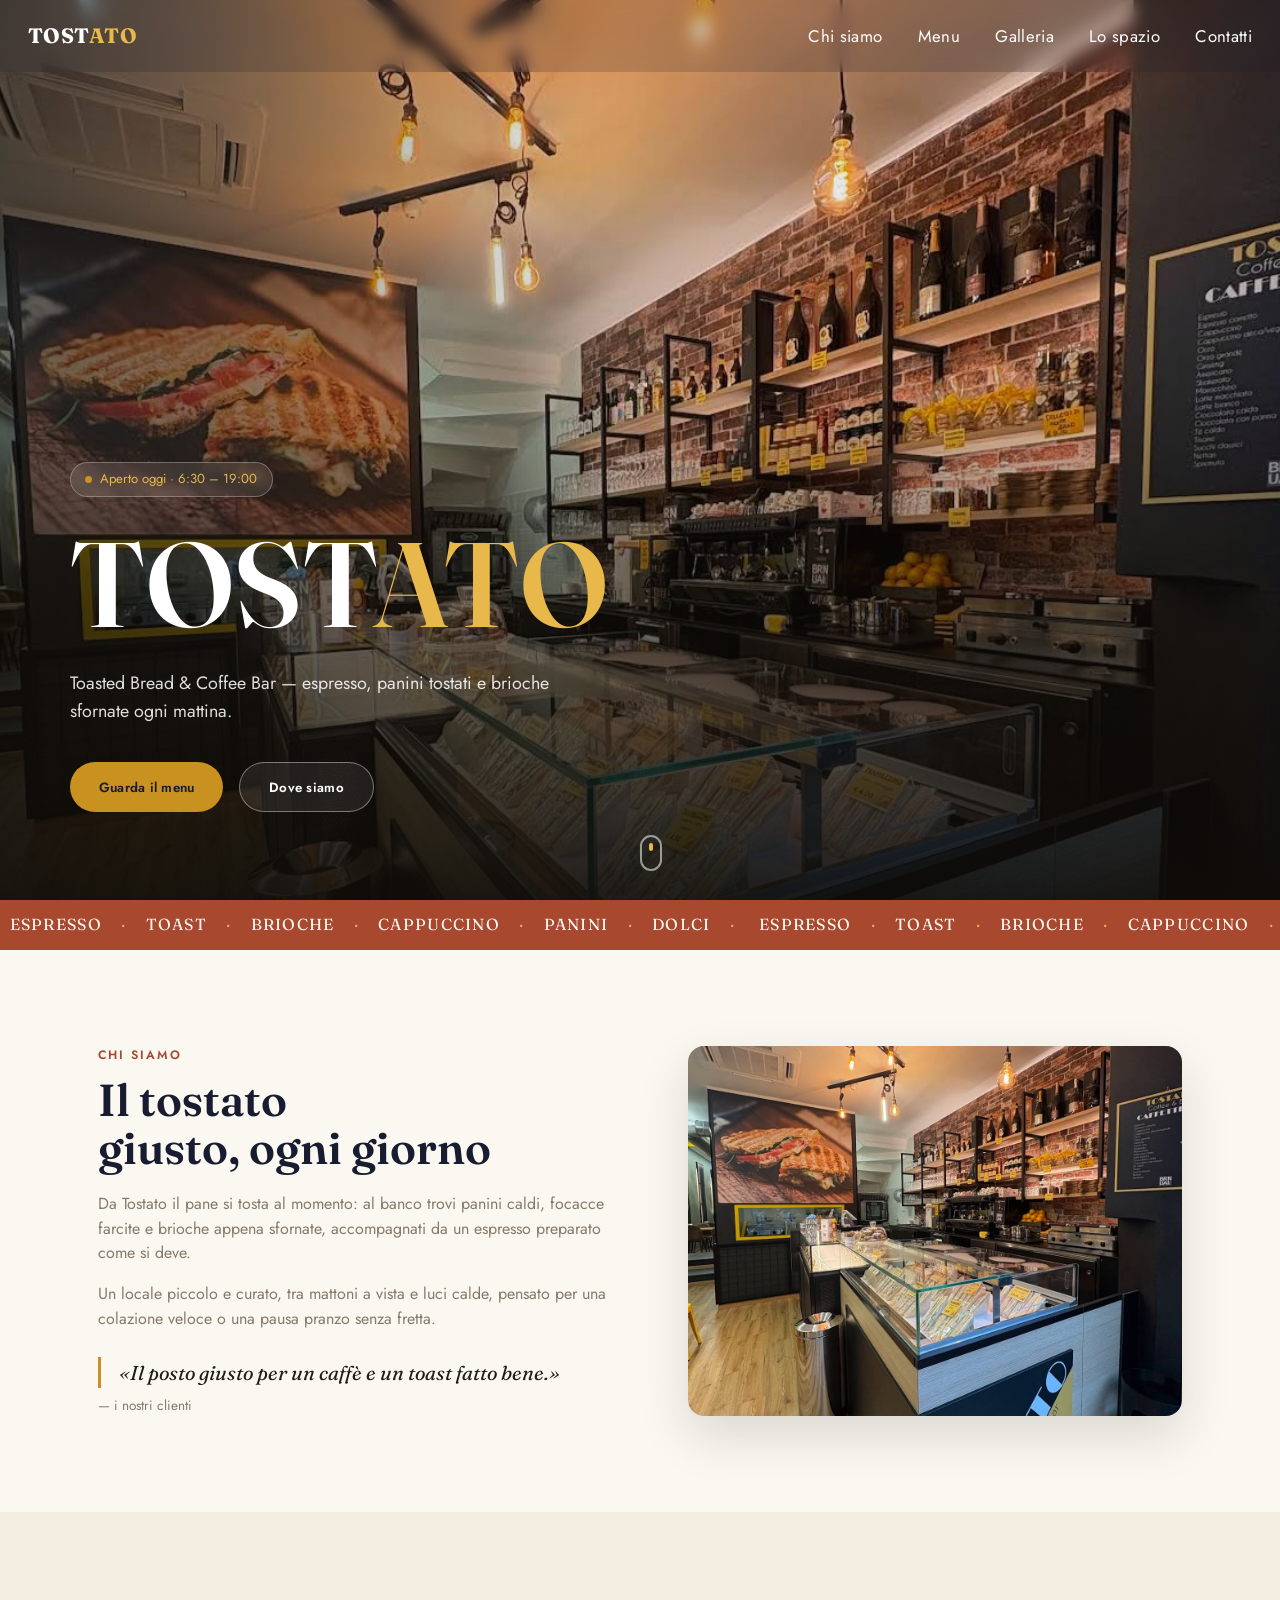
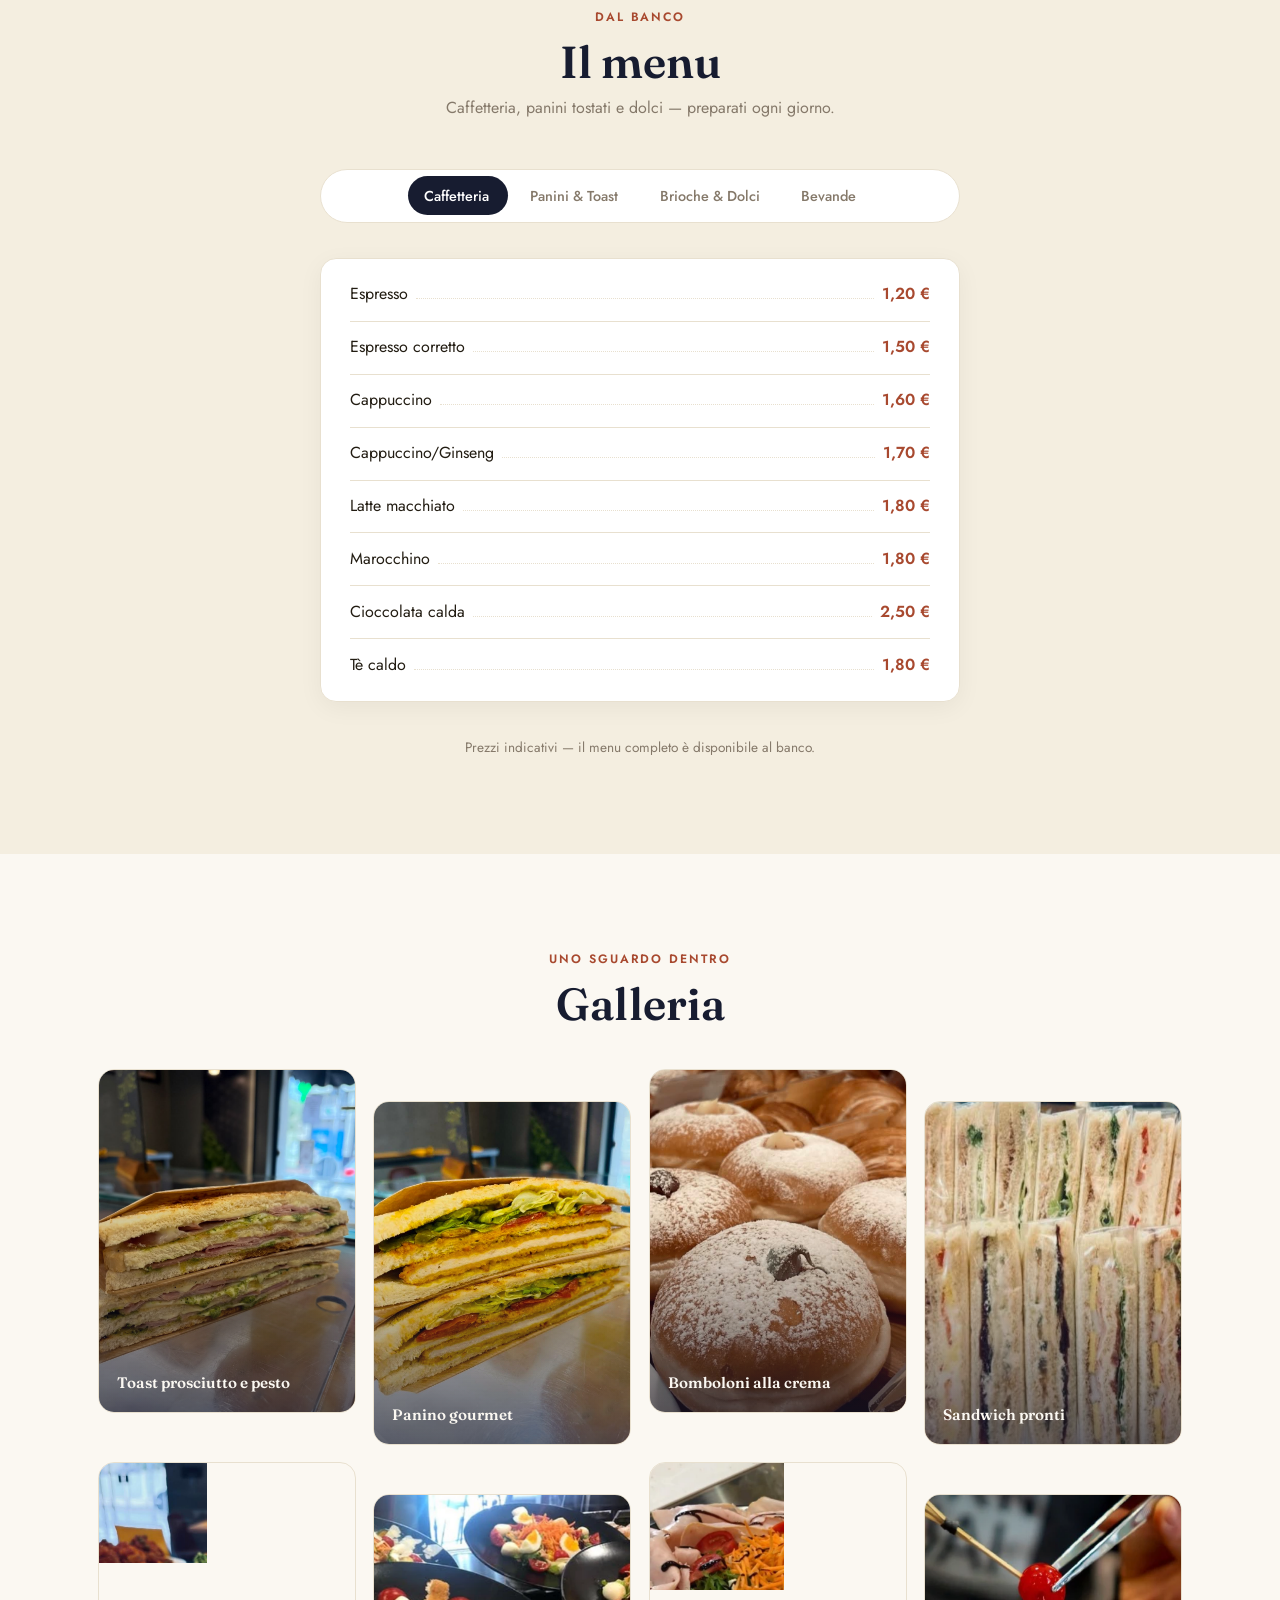
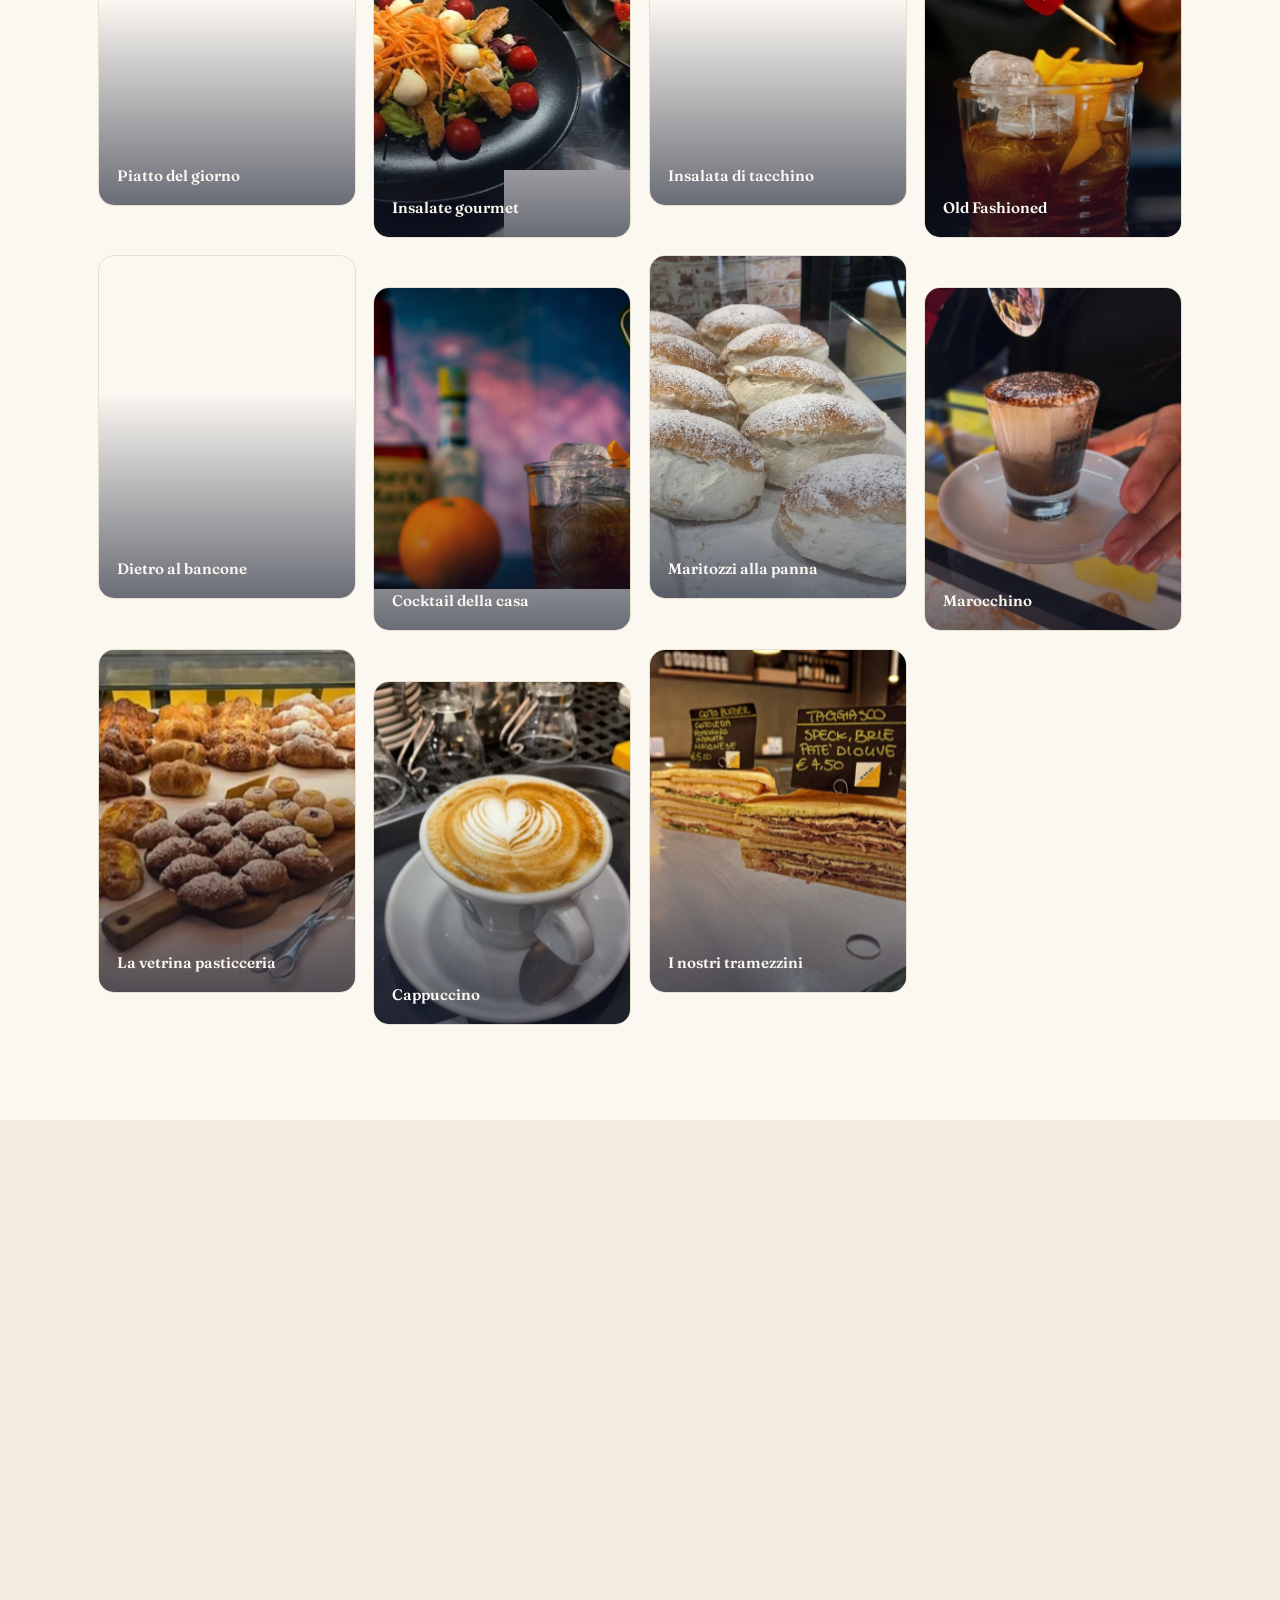
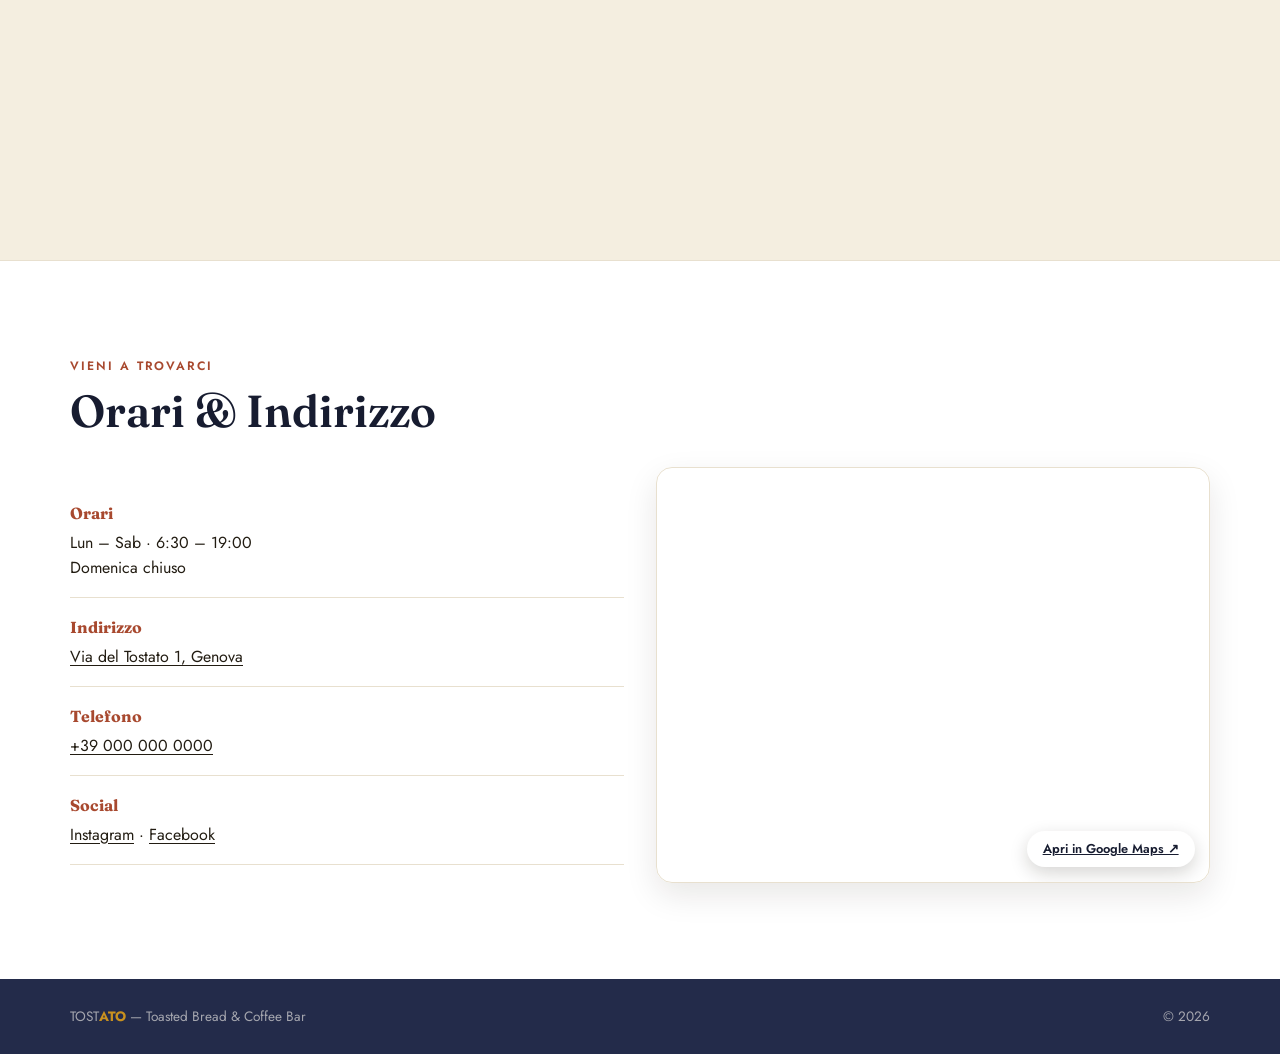
==== index.html @ 095c5ef2 "Add pastry and coffee photos to the gallery Add 5 more photos (maritozzi, marocchino, pastry counter" ====
<!DOCTYPE html>
<html lang="it">
<head>
<meta charset="UTF-8">
<meta name="viewport" content="width=device-width, initial-scale=1.0">
<title>Tostato — Toasted Bread & Coffee Bar</title>
<meta name="description" content="Tostato — caffetteria e toast bar. Espresso, panini tostati, brioche e dolci fatti ogni giorno.">
<link rel="preconnect" href="https://fonts.googleapis.com">
<link rel="preconnect" href="https://fonts.gstatic.com" crossorigin>
<link href="https://fonts.googleapis.com/css2?family=Fraunces:ital,opsz,wght@0,9..144,400;0,9..144,500;0,9..144,600;0,9..144,700;1,9..144,400&family=Jost:wght@300;400;500;600&display=swap" rel="stylesheet">
<link rel="stylesheet" href="css/style.css">
</head>
<body>
<div id="progress"></div>

<nav id="navbar">
  <button class="logo" data-goto="top">TOST<span>ATO</span></button>
  <button class="nav-burger" id="nav-burger" aria-label="Apri menu" aria-expanded="false" aria-controls="nav-links">
    <span></span><span></span><span></span>
  </button>
  <ul id="nav-links">
    <li><button class="navlink" data-goto="chisiamo">Chi siamo</button></li>
    <li><button class="navlink" data-goto="menu">Menu</button></li>
    <li><button class="navlink" data-goto="galleria">Galleria</button></li>
    <li><button class="navlink" data-goto="spazio">Lo spazio</button></li>
    <li><button class="navlink" data-goto="contatti">Contatti</button></li>
  </ul>
</nav>

<header id="top">
  <div class="hero-bg" style="background-image:url('assets/img/bancone-tostato.jpg')" aria-hidden="true"></div>
  <div class="hero-overlay" aria-hidden="true"></div>
  <div class="hero-content">
    <div class="hero-badge"><span class="dot"></span> Aperto oggi · 6:30 – 19:00</div>
    <h1 class="brand">
      <span class="mask"><span class="line">TOST<em>ATO</em></span></span>
    </h1>
    <p class="hero-sub">Toasted Bread &amp; Coffee Bar — espresso, panini tostati e brioche sfornate ogni mattina.</p>
    <div class="hero-riga">
      <button class="cta" data-goto="menu">Guarda il menu</button>
      <button class="cta cta-ghost" data-goto="contatti">Dove siamo</button>
    </div>
  </div>
  <div class="scroll-cue" aria-hidden="true"><span></span></div>
</header>

<div class="marquee" aria-hidden="true">
  <div class="marquee-track">
    <span>espresso</span><span class="n">·</span><span>toast</span><span class="n">·</span><span>brioche</span><span class="n">·</span><span>cappuccino</span><span class="n">·</span><span>panini</span><span class="n">·</span><span>dolci</span><span class="n">·</span>
    <span>espresso</span><span class="n">·</span><span>toast</span><span class="n">·</span><span>brioche</span><span class="n">·</span><span>cappuccino</span><span class="n">·</span><span>panini</span><span class="n">·</span><span>dolci</span><span class="n">·</span>
  </div>
</div>

<section id="chisiamo">
  <div class="chisiamo-wrap">
    <div class="reveal">
      <div class="eyebrow">chi siamo</div>
      <h2>Il tostato<br>giusto, ogni giorno</h2>
      <p>Da Tostato il pane si tosta al momento: al banco trovi panini caldi, focacce farcite e brioche appena
      sfornate, accompagnati da un espresso preparato come si deve.</p>
      <p>Un locale piccolo e curato, tra mattoni a vista e luci calde, pensato per una colazione veloce o
      una pausa pranzo senza fretta.</p>
      <div class="citazione">«Il posto giusto per un caffè e un toast fatto bene.»</div>
      <div class="citazione-fonte">— i nostri clienti</div>
    </div>
    <div class="cornice reveal">
      <img src="assets/img/bancone-tostato.jpg" alt="Il bancone di Tostato con vetrina panini e parete a mattoni a vista">
    </div>
  </div>
</section>

<section id="menu">
  <div class="centro reveal">
    <div class="eyebrow">dal banco</div>
    <h2>Il menu</h2>
    <p class="sotto-titolo">Caffetteria, panini tostati e dolci — preparati ogni giorno.</p>
  </div>

  <div class="menu-panel-wrap reveal">
    <div class="menu-tabs" role="tablist">
      <button class="menu-tab active" data-tab="caffetteria" role="tab" aria-selected="true">Caffetteria</button>
      <button class="menu-tab" data-tab="panini" role="tab" aria-selected="false">Panini &amp; Toast</button>
      <button class="menu-tab" data-tab="dolci" role="tab" aria-selected="false">Brioche &amp; Dolci</button>
      <button class="menu-tab" data-tab="bevande" role="tab" aria-selected="false">Bevande</button>
      <span class="menu-tab-glider" aria-hidden="true"></span>
    </div>

    <div class="menu-panels">
      <div class="menu-panel active" data-panel="caffetteria">
        <ul>
          <li><span>Espresso</span><i></i><b>1,20 €</b></li>
          <li><span>Espresso corretto</span><i></i><b>1,50 €</b></li>
          <li><span>Cappuccino</span><i></i><b>1,60 €</b></li>
          <li><span>Cappuccino/Ginseng</span><i></i><b>1,70 €</b></li>
          <li><span>Latte macchiato</span><i></i><b>1,80 €</b></li>
          <li><span>Marocchino</span><i></i><b>1,80 €</b></li>
          <li><span>Cioccolata calda</span><i></i><b>2,50 €</b></li>
          <li><span>Tè caldo</span><i></i><b>1,80 €</b></li>
        </ul>
      </div>
      <div class="menu-panel" data-panel="panini">
        <ul>
          <li><span>Toast prosciutto e formaggio</span><i></i><b>3,50 €</b></li>
          <li><span>Panino Caprese</span><i></i><b>4,00 €</b></li>
          <li><span>Panino Crudo e stracciatella</span><i></i><b>4,80 €</b></li>
          <li><span>Tramezzino tonno</span><i></i><b>3,00 €</b></li>
          <li><span>Focaccia farcita</span><i></i><b>3,80 €</b></li>
          <li><span>Club sandwich</span><i></i><b>5,00 €</b></li>
        </ul>
      </div>
      <div class="menu-panel" data-panel="dolci">
        <ul>
          <li><span>Brioche vuota</span><i></i><b>1,20 €</b></li>
          <li><span>Brioche crema/cioccolato</span><i></i><b>1,50 €</b></li>
          <li><span>Cornetto integrale</span><i></i><b>1,50 €</b></li>
          <li><span>Muffin</span><i></i><b>2,00 €</b></li>
          <li><span>Fetta di torta</span><i></i><b>2,50 €</b></li>
          <li><span>Biscotti misti</span><i></i><b>1,80 €</b></li>
        </ul>
      </div>
      <div class="menu-panel" data-panel="bevande">
        <ul>
          <li><span>Succo di frutta</span><i></i><b>2,50 €</b></li>
          <li><span>Spremuta d'arancia</span><i></i><b>3,50 €</b></li>
          <li><span>Acqua naturale/frizzante</span><i></i><b>1,00 €</b></li>
          <li><span>Bibite in lattina</span><i></i><b>2,50 €</b></li>
        </ul>
      </div>
    </div>
  </div>
  <p class="menu-note reveal">Prezzi indicativi — il menu completo è disponibile al banco.</p>
</section>

<section id="galleria">
  <div class="centro reveal">
    <div class="eyebrow">uno sguardo dentro</div>
    <h2>Galleria</h2>
  </div>
  <div class="gallery-grid reveal">
    <div class="gallery-tile tile-photo tilt">
      <div class="tile-bg" style="background-image:url('assets/img/toast-prosciutto-pesto.jpg')"></div>
      <span>Toast prosciutto e pesto</span>
    </div>
    <div class="gallery-tile tile-photo tilt">
      <div class="tile-bg" style="background-image:url('assets/img/panino-pollo-impanato.jpg')"></div>
      <span>Panino gourmet</span>
    </div>
    <div class="gallery-tile tile-photo tilt">
      <div class="tile-bg" style="background-image:url('assets/img/bomboloni-crema.jpg')"></div>
      <span>Bomboloni alla crema</span>
    </div>
    <div class="gallery-tile tile-photo tilt">
      <div class="tile-bg" style="background-image:url('assets/img/sandwich-vassoio.jpg')"></div>
      <span>Sandwich pronti</span>
    </div>
    <div class="gallery-tile tile-photo tilt">
      <div class="tile-bg" style="background-image:url('assets/img/piatto-torta-salata.jpg')"></div>
      <span>Piatto del giorno</span>
    </div>
    <div class="gallery-tile tile-photo tilt">
      <div class="tile-bg" style="background-image:url('assets/img/insalate-gourmet.jpg')"></div>
      <span>Insalate gourmet</span>
    </div>
    <div class="gallery-tile tile-photo tilt">
      <div class="tile-bg" style="background-image:url('assets/img/insalata-tacchino.jpg')"></div>
      <span>Insalata di tacchino</span>
    </div>
    <div class="gallery-tile tile-photo tilt">
      <div class="tile-bg" style="background-image:url('assets/img/cocktail-old-fashioned.jpg')"></div>
      <span>Old Fashioned</span>
    </div>
    <div class="gallery-tile tile-photo tilt">
      <div class="tile-bg" style="background-image:url('assets/img/cocktail-preparazione.jpg')"></div>
      <span>Dietro al bancone</span>
    </div>
    <div class="gallery-tile tile-photo tilt">
      <div class="tile-bg" style="background-image:url('assets/img/cocktail-makers-mark.jpg')"></div>
      <span>Cocktail della casa</span>
    </div>
    <div class="gallery-tile tile-photo tilt">
      <div class="tile-bg" style="background-image:url('assets/img/maritozzi-panna.jpg')"></div>
      <span>Maritozzi alla panna</span>
    </div>
    <div class="gallery-tile tile-photo tilt">
      <div class="tile-bg" style="background-image:url('assets/img/marocchino.jpg')"></div>
      <span>Marocchino</span>
    </div>
    <div class="gallery-tile tile-photo tilt">
      <div class="tile-bg" style="background-image:url('assets/img/vetrina-pasticceria.jpg')"></div>
      <span>La vetrina pasticceria</span>
    </div>
    <div class="gallery-tile tile-photo tilt">
      <div class="tile-bg" style="background-image:url('assets/img/cappuccino-latte-art.jpg')"></div>
      <span>Cappuccino</span>
    </div>
    <div class="gallery-tile tile-photo tilt">
      <div class="tile-bg" style="background-image:url('assets/img/tramezzini-menu.jpg')"></div>
      <span>I nostri tramezzini</span>
    </div>
  </div>
</section>

<section id="spazio">
  <div class="centro reveal">
    <div class="eyebrow">l'ambiente</div>
    <h2>Lo spazio</h2>
    <p class="sotto-titolo">Una sala colorata, un angolo con gli sgabelli, il bancone a vista — un posto pensato per fermarsi.</p>
  </div>
  <div class="spazio-grid reveal">
    <div class="gallery-tile tile-photo tilt">
      <div class="tile-bg" style="background-image:url('assets/img/sala-colorata.jpg')"></div>
      <span>La sala principale</span>
    </div>
    <div class="gallery-tile tile-photo tilt">
      <div class="tile-bg" style="background-image:url('assets/img/angolo-sgabelli.jpg')"></div>
      <span>L'angolo con gli sgabelli</span>
    </div>
    <div class="gallery-tile tile-photo tilt">
      <div class="tile-bg" style="background-image:url('assets/img/bancone-dettaglio.jpg')"></div>
      <span>Il bancone</span>
    </div>
    <div class="gallery-tile tile-photo tilt">
      <div class="tile-bg" style="background-image:url('assets/img/ingresso-vista-strada.jpg')"></div>
      <span>L'ingresso</span>
    </div>
  </div>
</section>

<section id="contatti">
  <div class="contatti-wrap reveal">
    <div class="eyebrow">vieni a trovarci</div>
    <h2>Orari &amp; Indirizzo</h2>
    <div class="contatti-grid">
      <div class="contatti-info">
        <div class="info-riga">
          <b>Orari</b>
          <span>Lun – Sab · 6:30 – 19:00<br>Domenica chiuso</span>
        </div>
        <div class="info-riga">
          <b>Indirizzo</b>
          <span><a href="https://www.google.com/maps/place/Tostato/@44.4135339,8.9263496,18z/data=!4m6!3m5!1s0x12d343963bec288f:0x76df906b1a8119ec!8m2!3d44.413532!4d8.9276371!16s%2Fg%2F11yk_g61ht" target="_blank" rel="noopener">Via del Tostato 1, Genova</a></span>
        </div>
        <div class="info-riga">
          <b>Telefono</b>
          <span><a href="tel:+390000000000">+39 000 000 0000</a></span>
        </div>
        <div class="info-riga">
          <b>Social</b>
          <span><a href="#">Instagram</a> · <a href="#">Facebook</a></span>
        </div>
      </div>
      <div class="mappa-embed">
        <iframe
          src="https://www.google.com/maps?q=44.413532,8.9276371&z=17&output=embed"
          title="Mappa — Tostato, Genova"
          loading="lazy"
          referrerpolicy="no-referrer-when-downgrade"
          allowfullscreen></iframe>
        <a class="mappa-link" href="https://www.google.com/maps/place/Tostato/@44.4135339,8.9263496,18z/data=!4m6!3m5!1s0x12d343963bec288f:0x76df906b1a8119ec!8m2!3d44.413532!4d8.9276371!16s%2Fg%2F11yk_g61ht" target="_blank" rel="noopener">Apri in Google Maps ↗</a>
      </div>
    </div>
  </div>
</section>

<footer>
  <div class="footer-wrap">
    <span>TOST<b>ATO</b> — Toasted Bread &amp; Coffee Bar</span>
    <span>&copy; 2026</span>
  </div>
</footer>

<script src="js/main.js"></script>
</body>
</html>
---- css/style.css ----
:root{
  --navy: #171c30;
  --navy-2: #232b4a;
  --gold: #c9911f;
  --gold-light: #e8b84a;
  --gold-tint: #faf1da;
  --brick: #a8492f;
  --brick-light: #c26a4a;
  --cream: #fbf8f2;
  --cream-2: #f4eee0;
  --white: #ffffff;
  --ink: #221c12;
  --muted: #85796a;
  --line: #e8e0cf;
  --radius: 16px;
  --maxw: 1140px;
  --ease: cubic-bezier(.22,.8,.28,1);
  font-size: 16px;
}

*{box-sizing:border-box; margin:0; padding:0;}
html{scroll-behavior:smooth;}
body{
  font-family:'Jost', sans-serif;
  color:var(--ink);
  background:var(--cream);
  line-height:1.55;
  overflow-x:hidden;
}
h1,h2,h3{font-family:'Fraunces', serif; font-weight:600; line-height:1.08;}
img{max-width:100%; display:block;}
a{color:inherit;}
ul{list-style:none;}
button{font-family:inherit; cursor:pointer; border:none; background:none; color:inherit;}

.eyebrow{
  text-transform:uppercase;
  letter-spacing:.16em;
  font-size:.76rem;
  color:var(--brick);
  font-weight:600;
  margin-bottom:.7rem;
}

/* ---------- PROGRESS ---------- */
#progress{
  position:fixed; top:0; left:0; height:3px; width:0%;
  background:linear-gradient(90deg, var(--brick), var(--gold));
  z-index:200;
  transition:width .1s linear;
}

/* ---------- NAV ---------- */
#navbar{
  position:fixed; top:0; left:0; right:0; z-index:100;
  display:flex; align-items:center; justify-content:space-between;
  padding:1.3rem 1.75rem;
  background:rgba(23,28,48,.18);
  backdrop-filter:blur(8px);
  transition:padding .35s var(--ease), background .35s var(--ease), box-shadow .35s var(--ease);
}
#navbar.scrolled{
  padding:.85rem 1.75rem;
  background:rgba(251,248,242,.92);
  box-shadow:0 8px 24px rgba(20,15,5,.06);
}
.logo{
  font-family:'Fraunces', serif;
  font-weight:700;
  font-size:1.3rem;
  letter-spacing:.02em;
  color:var(--white);
  transition:color .3s ease, opacity .2s ease;
}
#navbar.scrolled .logo{color:var(--navy);}
.logo:hover{opacity:.75;}
.logo span{color:var(--gold-light);}
#navbar.scrolled .logo span{color:var(--gold);}

.nav-burger{
  display:flex; flex-direction:column; justify-content:center; gap:5px;
  width:34px; height:34px; z-index:110;
}
.nav-burger span{
  display:block; width:100%; height:2px; background:var(--white); border-radius:2px;
  transition:background .3s ease;
}
#navbar.scrolled .nav-burger span{background:var(--navy);}

#nav-links{
  position:fixed; top:0; right:0; height:100vh; width:min(78vw, 320px);
  background:var(--navy);
  box-shadow:-8px 0 30px rgba(0,0,0,.2);
  display:flex; flex-direction:column; align-items:flex-start;
  gap:1.6rem; padding:6rem 2rem 2rem;
  transform:translateX(100%);
  transition:transform .35s ease;
}
#nav-links.open{transform:translateX(0);}
.navlink{
  position:relative;
  color:var(--cream); font-size:1.05rem; letter-spacing:.02em;
  padding:.2rem 0;
  transition:color .25s ease;
}
.navlink::after{
  content:""; position:absolute; left:0; right:100%; bottom:-2px; height:2px;
  background:var(--gold);
  transition:right .3s var(--ease);
}
.navlink:hover{color:var(--gold-light);}
.navlink:hover::after{right:0;}

@media(min-width:820px){
  .nav-burger{display:none;}
  #nav-links{
    position:static; height:auto; width:auto; flex-direction:row;
    background:transparent; box-shadow:none; padding:0; transform:none; gap:2.2rem;
  }
  .navlink{color:var(--white);}
  #navbar.scrolled .navlink{color:var(--navy);}
}

/* ---------- HERO ---------- */
#chisiamo, #menu, #galleria, #spazio, #contatti{scroll-margin-top:70px;}

header#top{
  position:relative;
  min-height:100svh;
  display:flex; align-items:flex-end;
  color:var(--white);
  overflow:hidden;
  padding:7rem 1.75rem 5.5rem;
}
.hero-bg{
  position:absolute; inset:-4%;
  background-size:cover;
  background-position:center 30%;
  animation:kenburns 28s ease-in-out infinite alternate;
}
@keyframes kenburns{
  from{transform:scale(1) translate(0,0);}
  to{transform:scale(1.1) translate(-1.5%,-1%);}
}
.hero-overlay{
  position:absolute; inset:0;
  background:
    linear-gradient(0deg, rgba(15,12,8,.92) 0%, rgba(15,12,8,.55) 32%, rgba(15,12,8,.12) 58%, rgba(15,12,8,.05) 100%),
    linear-gradient(100deg, rgba(15,12,8,.55) 0%, transparent 45%);
}
.hero-content{position:relative; z-index:1; max-width:var(--maxw); margin:0 auto; width:100%;}
.hero-badge{
  display:inline-flex; align-items:center; gap:.5rem;
  background:rgba(255,255,255,.1);
  border:1px solid rgba(255,255,255,.28);
  backdrop-filter:blur(4px);
  color:var(--gold-light);
  padding:.4rem .9rem; border-radius:999px;
  font-size:.82rem; margin-bottom:1.4rem;
  opacity:0; animation:fadeUp .7s var(--ease) .2s forwards;
}
.hero-badge .dot{width:7px; height:7px; border-radius:50%; background:var(--gold); animation:pulse 2s ease-in-out infinite;}
@keyframes pulse{0%,100%{opacity:1;} 50%{opacity:.4;}}
@keyframes fadeUp{from{opacity:0; transform:translateY(16px);} to{opacity:1; transform:none;}}

.brand{font-size:clamp(3.4rem, 11vw, 7.5rem); letter-spacing:.005em;}
.brand .mask{display:block; overflow:hidden;}
.brand .line{
  display:block;
  transform:translateY(105%);
  animation:wipeUp 1s var(--ease) .3s forwards;
}
.brand em{font-style:normal; color:var(--gold-light);}
@keyframes wipeUp{to{transform:translateY(0);}}

.hero-sub{
  max-width:32rem; margin-top:1.3rem;
  font-size:1.12rem; color:rgba(255,255,255,.86);
  opacity:0; animation:fadeUp .8s var(--ease) .7s forwards;
}
.hero-riga{
  display:flex; flex-wrap:wrap; gap:1rem; margin-top:2.3rem;
  opacity:0; animation:fadeUp .8s var(--ease) .85s forwards;
}
.cta{
  position:relative; overflow:hidden;
  background:var(--gold); color:var(--navy);
  padding:.9rem 1.8rem; border-radius:999px;
  font-weight:600; letter-spacing:.02em;
  transition:transform .3s var(--ease), background .3s ease, box-shadow .3s ease;
}
.cta::before{
  content:""; position:absolute; inset:0;
  background:linear-gradient(115deg, transparent 30%, rgba(255,255,255,.5) 48%, transparent 66%);
  transform:translateX(-120%);
  transition:transform .6s var(--ease);
}
.cta:hover{transform:translateY(-2px); background:var(--gold-light); box-shadow:0 12px 28px rgba(201,145,31,.35);}
.cta:hover::before{transform:translateX(120%);}
.cta:active{transform:translateY(0) scale(.98);}
.cta-ghost{
  background:rgba(255,255,255,.08); color:var(--white);
  border:1px solid rgba(255,255,255,.4);
  backdrop-filter:blur(4px);
}
.cta-ghost::before{display:none;}
.cta-ghost:hover{background:rgba(255,255,255,.16); border-color:var(--white); box-shadow:none;}

.scroll-cue{
  position:absolute; left:50%; bottom:1.8rem; z-index:1;
  width:22px; height:36px; border:2px solid rgba(255,255,255,.55); border-radius:999px;
  transform:translateX(-50%);
  opacity:0; animation:fadeUp .8s var(--ease) 1.3s forwards;
  transition:opacity .4s ease;
}
.scroll-cue span{
  position:absolute; top:6px; left:50%; width:4px; height:8px; border-radius:2px;
  background:var(--gold-light); transform:translateX(-50%);
  animation:cue 1.8s ease-in-out infinite;
}
@keyframes cue{0%{opacity:1; top:6px;} 70%{opacity:0; top:18px;} 100%{opacity:0; top:6px;}}
.scroll-cue.hide{opacity:0 !important;}

/* ---------- MARQUEE ---------- */
.marquee{
  background:var(--brick); color:var(--cream);
  overflow:hidden; white-space:nowrap;
  padding:.75rem 0;
}
.marquee-track{display:inline-block; animation:scroll 22s linear infinite;}
.marquee:hover .marquee-track{animation-play-state:paused;}
.marquee-track span{font-family:'Fraunces', serif; font-size:1rem; padding:0 .6rem; text-transform:uppercase; letter-spacing:.08em;}
.marquee-track .n{color:var(--gold-light);}
@keyframes scroll{from{transform:translateX(0);} to{transform:translateX(-50%);}}

/* ---------- REVEAL ---------- */
.reveal{
  opacity:0; transform:translateY(28px); filter:blur(6px);
  transition:opacity .8s var(--ease), transform .8s var(--ease), filter .8s var(--ease);
}
.reveal.in{opacity:1; transform:none; filter:blur(0);}

.gallery-grid.in .gallery-tile{
  opacity:0; transform:translateY(20px); filter:blur(6px);
  animation:tileIn .7s var(--ease) forwards;
}
.gallery-grid.in .gallery-tile:nth-child(4n+1){animation-delay:.05s;}
.gallery-grid.in .gallery-tile:nth-child(4n+2){animation-delay:.13s;}
.gallery-grid.in .gallery-tile:nth-child(4n+3){animation-delay:.21s;}
.gallery-grid.in .gallery-tile:nth-child(4n+4){animation-delay:.29s;}

.spazio-grid.in .gallery-tile{
  opacity:0; transform:translateY(20px); filter:blur(6px);
  animation:tileIn .7s var(--ease) forwards;
}
.spazio-grid.in .gallery-tile:nth-child(1){animation-delay:.05s;}
.spazio-grid.in .gallery-tile:nth-child(2){animation-delay:.13s;}
.spazio-grid.in .gallery-tile:nth-child(3){animation-delay:.21s;}
.spazio-grid.in .gallery-tile:nth-child(4){animation-delay:.29s;}
@keyframes tileIn{to{opacity:1; transform:none; filter:blur(0);}}

/* ---------- CHI SIAMO ---------- */
#chisiamo{padding:6rem 1.75rem; max-width:var(--maxw); margin:0 auto;}
.chisiamo-wrap{display:grid; gap:2.5rem;}
.chisiamo-wrap h2{font-size:clamp(2rem, 4vw, 2.8rem); margin-bottom:1.2rem; color:var(--navy);}
.chisiamo-wrap p{color:var(--muted); margin-bottom:1rem; max-width:34rem;}
.citazione{
  font-family:'Fraunces', serif; font-style:italic; font-size:1.25rem;
  color:var(--ink); border-left:3px solid var(--gold); padding-left:1.1rem; margin-top:1.6rem;
}
.citazione-fonte{color:var(--muted); font-size:.85rem; margin-top:.4rem;}
.cornice{
  border-radius:var(--radius); overflow:hidden;
  box-shadow:0 20px 50px rgba(28,20,10,.14);
  transition:box-shadow .4s var(--ease);
}
.cornice:hover{box-shadow:0 26px 60px rgba(28,20,10,.2);}
.cornice img{
  aspect-ratio:4/3; object-fit:cover; width:100%;
  transition:transform .7s var(--ease);
}
.cornice:hover img{transform:scale(1.06);}
@media(min-width:880px){
  .chisiamo-wrap{grid-template-columns:1.05fr 1fr; align-items:center; gap:4.5rem;}
}

/* ---------- MENU ---------- */
#menu{background:var(--cream-2); padding:6rem 1.75rem;}
.centro{max-width:var(--maxw); margin:0 auto; text-align:center;}
.centro h2{font-size:clamp(2rem, 4vw, 2.8rem); color:var(--navy);}
.sotto-titolo{color:var(--muted); margin-top:.6rem;}

.menu-panel-wrap{max-width:640px; margin:3rem auto 0;}
.menu-tabs{
  position:relative;
  display:flex; flex-wrap:wrap; gap:.4rem; justify-content:center;
  background:var(--white); border:1px solid var(--line); border-radius:999px;
  padding:.4rem; margin-bottom:2.2rem;
}
.menu-tab{
  position:relative; z-index:1;
  padding:.6rem 1.1rem; border-radius:999px;
  font-size:.9rem; font-weight:500; color:var(--muted);
  transition:color .3s ease;
  white-space:nowrap;
}
.menu-tab.active{color:var(--white);}
.menu-tab-glider{
  position:absolute; top:.4rem; left:.4rem; height:calc(100% - .8rem);
  background:var(--navy); border-radius:999px;
  transition:transform .4s var(--ease), width .4s var(--ease);
  z-index:0;
}
.menu-panel{display:none;}
.menu-panel.active{display:block; animation:panelIn .5s var(--ease);}
@keyframes panelIn{from{opacity:0; transform:translateY(10px);} to{opacity:1; transform:none;}}
.menu-panel ul{
  background:var(--white); border:1px solid var(--line); border-radius:var(--radius);
  padding:.6rem 1.8rem; box-shadow:0 6px 24px rgba(28,20,10,.05);
}
.menu-panel li{
  display:flex; align-items:baseline; gap:.5rem;
  padding:.85rem 0; font-size:1rem;
  border-bottom:1px solid var(--line);
  transition:padding-left .25s var(--ease);
}
.menu-panel li:last-child{border-bottom:none;}
.menu-panel li:hover{padding-left:.4rem;}
.menu-panel li span{white-space:nowrap;}
.menu-panel li i{flex:1; border-bottom:1px dotted var(--line); margin-bottom:.35rem;}
.menu-panel li b{color:var(--brick); font-weight:600; white-space:nowrap; transition:color .25s ease;}
.menu-panel li:hover b{color:#7d3520;}
.menu-note{text-align:center; color:var(--muted); font-size:.85rem; margin-top:2.2rem;}

/* ---------- GALLERIA ---------- */
#galleria{max-width:var(--maxw); margin:0 auto; padding:6rem 1.75rem;}
.gallery-grid{
  margin-top:2.5rem; display:grid; gap:1.1rem;
  grid-template-columns:repeat(2, 1fr);
}
@media(min-width:700px){
  .gallery-grid{grid-template-columns:repeat(4, 1fr);}
  .gallery-tile:nth-child(2n){margin-top:2rem;}
}
.gallery-tile{
  aspect-ratio:3/4; border-radius:var(--radius);
  display:flex; align-items:flex-end; padding:1.1rem;
  color:var(--navy); font-family:'Fraunces', serif; font-size:.95rem; font-weight:600;
  position:relative; overflow:hidden;
  border:1px solid var(--line);
  transform-style:preserve-3d;
  transition:transform .3s var(--ease), box-shadow .3s var(--ease);
  will-change:transform;
}
.gallery-tile:hover{box-shadow:0 20px 40px rgba(28,20,10,.18);}
.gallery-tile .tile-bg{
  position:absolute; inset:-6%;
  background-size:cover; background-position:center;
  transform:scale(1.05) translateZ(0);
  transition:transform .5s var(--ease);
}
.gallery-tile:hover .tile-bg{transform:scale(1.16) translateZ(0);}
.gallery-tile::after{
  content:""; position:absolute; inset:0;
  background:linear-gradient(180deg, transparent 45%, rgba(255,255,255,.82));
  transition:opacity .4s ease;
}
.gallery-tile:hover::after{opacity:.7;}
.gallery-tile span{position:relative; z-index:1; transition:transform .4s var(--ease);}
.gallery-tile:hover span{transform:translateY(-4px) translateZ(20px);}
.gallery-tile.tile-photo{color:var(--cream);}
.gallery-tile.tile-photo::after{background:linear-gradient(180deg, transparent 40%, rgba(18,23,42,.62));}

/* ---------- SPAZIO ---------- */
#spazio{background:var(--cream-2); padding:6rem 1.75rem;}
#spazio .centro{max-width:var(--maxw); margin:0 auto;}
.spazio-grid{
  max-width:var(--maxw); margin:2.5rem auto 0; display:grid; gap:1.1rem;
  grid-template-columns:repeat(2, 1fr);
}
@media(min-width:700px){
  .spazio-grid{grid-template-columns:repeat(4, 1fr);}
}

/* ---------- CONTATTI ---------- */
#contatti{background:var(--white); color:var(--ink); padding:6rem 1.75rem; border-top:1px solid var(--line);}
.contatti-wrap{max-width:var(--maxw); margin:0 auto;}
.contatti-wrap h2{font-size:clamp(2rem, 4vw, 2.8rem); margin-bottom:2rem; color:var(--navy);}
.contatti-grid{display:grid; gap:2rem;}
@media(min-width:820px){.contatti-grid{grid-template-columns:1fr 1fr; align-items:center;}}
.info-riga{
  padding:1.05rem 0; border-bottom:1px solid var(--line);
  transition:padding-left .3s var(--ease), border-color .3s ease;
}
.info-riga:hover{padding-left:.5rem; border-color:var(--gold);}
.info-riga b{display:block; color:var(--brick); margin-bottom:.3rem; font-family:'Fraunces', serif;}
.info-riga a{text-decoration:underline; text-underline-offset:3px; transition:color .2s ease;}
.info-riga a:hover{color:var(--brick);}
.mappa-embed{
  position:relative;
  aspect-ratio:4/3; border-radius:var(--radius);
  overflow:hidden; border:1px solid var(--line);
  box-shadow:0 12px 32px rgba(28,20,10,.1);
}
.mappa-embed iframe{
  width:100%; height:100%; border:0; display:block; filter:grayscale(.15) contrast(1.02);
}
.mappa-link{
  position:absolute; right:.9rem; bottom:.9rem;
  background:var(--white); color:var(--navy);
  padding:.5rem 1rem; border-radius:999px;
  font-size:.8rem; font-weight:600;
  box-shadow:0 6px 18px rgba(28,20,10,.18);
  transition:transform .25s var(--ease), background .25s ease;
}
.mappa-link:hover{transform:translateY(-2px); background:var(--gold-tint);}

/* ---------- FOOTER ---------- */
footer{background:var(--navy-2); color:var(--muted); padding:1.7rem 1.75rem;}
.footer-wrap{
  max-width:var(--maxw); margin:0 auto;
  display:flex; flex-wrap:wrap; justify-content:space-between; gap:.5rem;
  font-size:.85rem; color:rgba(251,248,242,.6);
}
.footer-wrap b{color:var(--gold);}

/* ---------- ACCESSIBILITY / FOCUS ---------- */
a:focus-visible, button:focus-visible{
  outline:2px solid var(--gold); outline-offset:3px; border-radius:4px;
}

@media (prefers-reduced-motion: reduce){
  *{animation-duration:.01ms !important; animation-iteration-count:1 !important; transition-duration:.01ms !important; scroll-behavior:auto !important;}
  .hero-badge, .hero-sub, .hero-riga, .brand .line, .scroll-cue{opacity:1 !important; transform:none !important;}
}
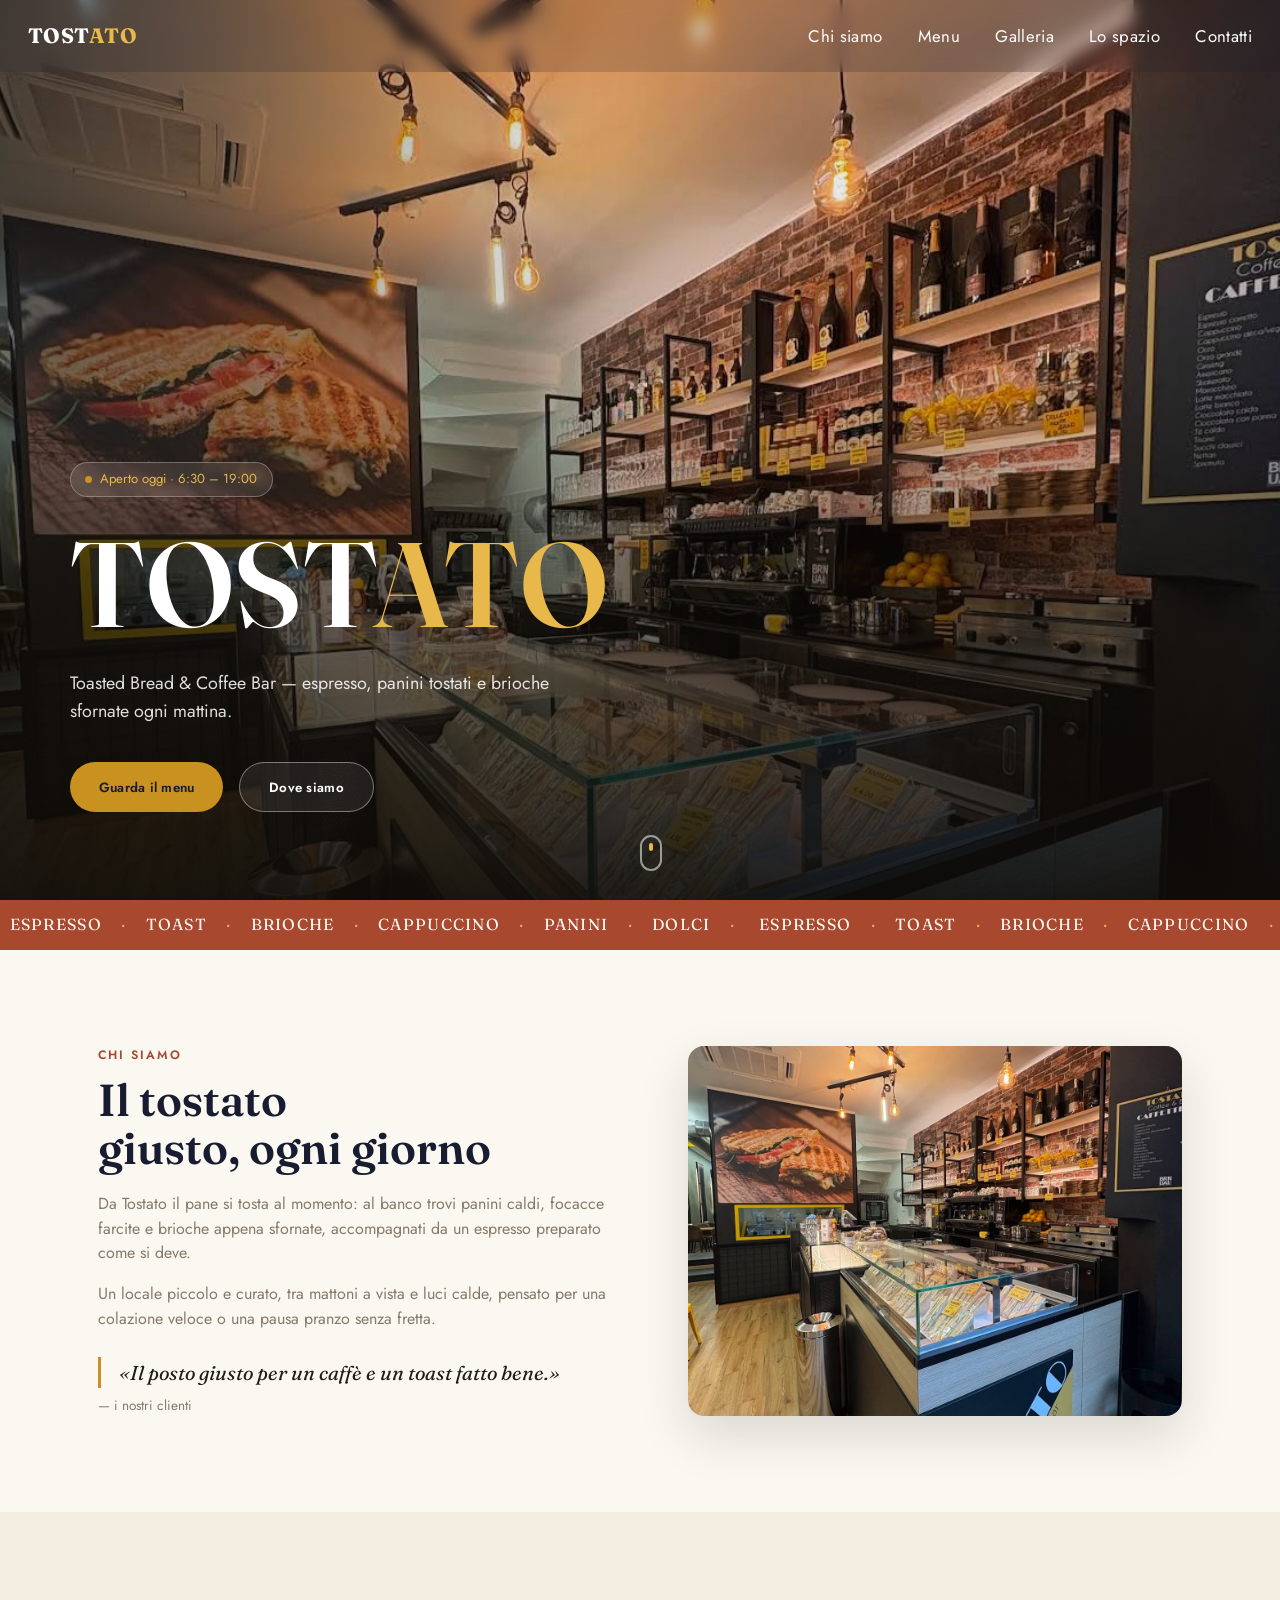
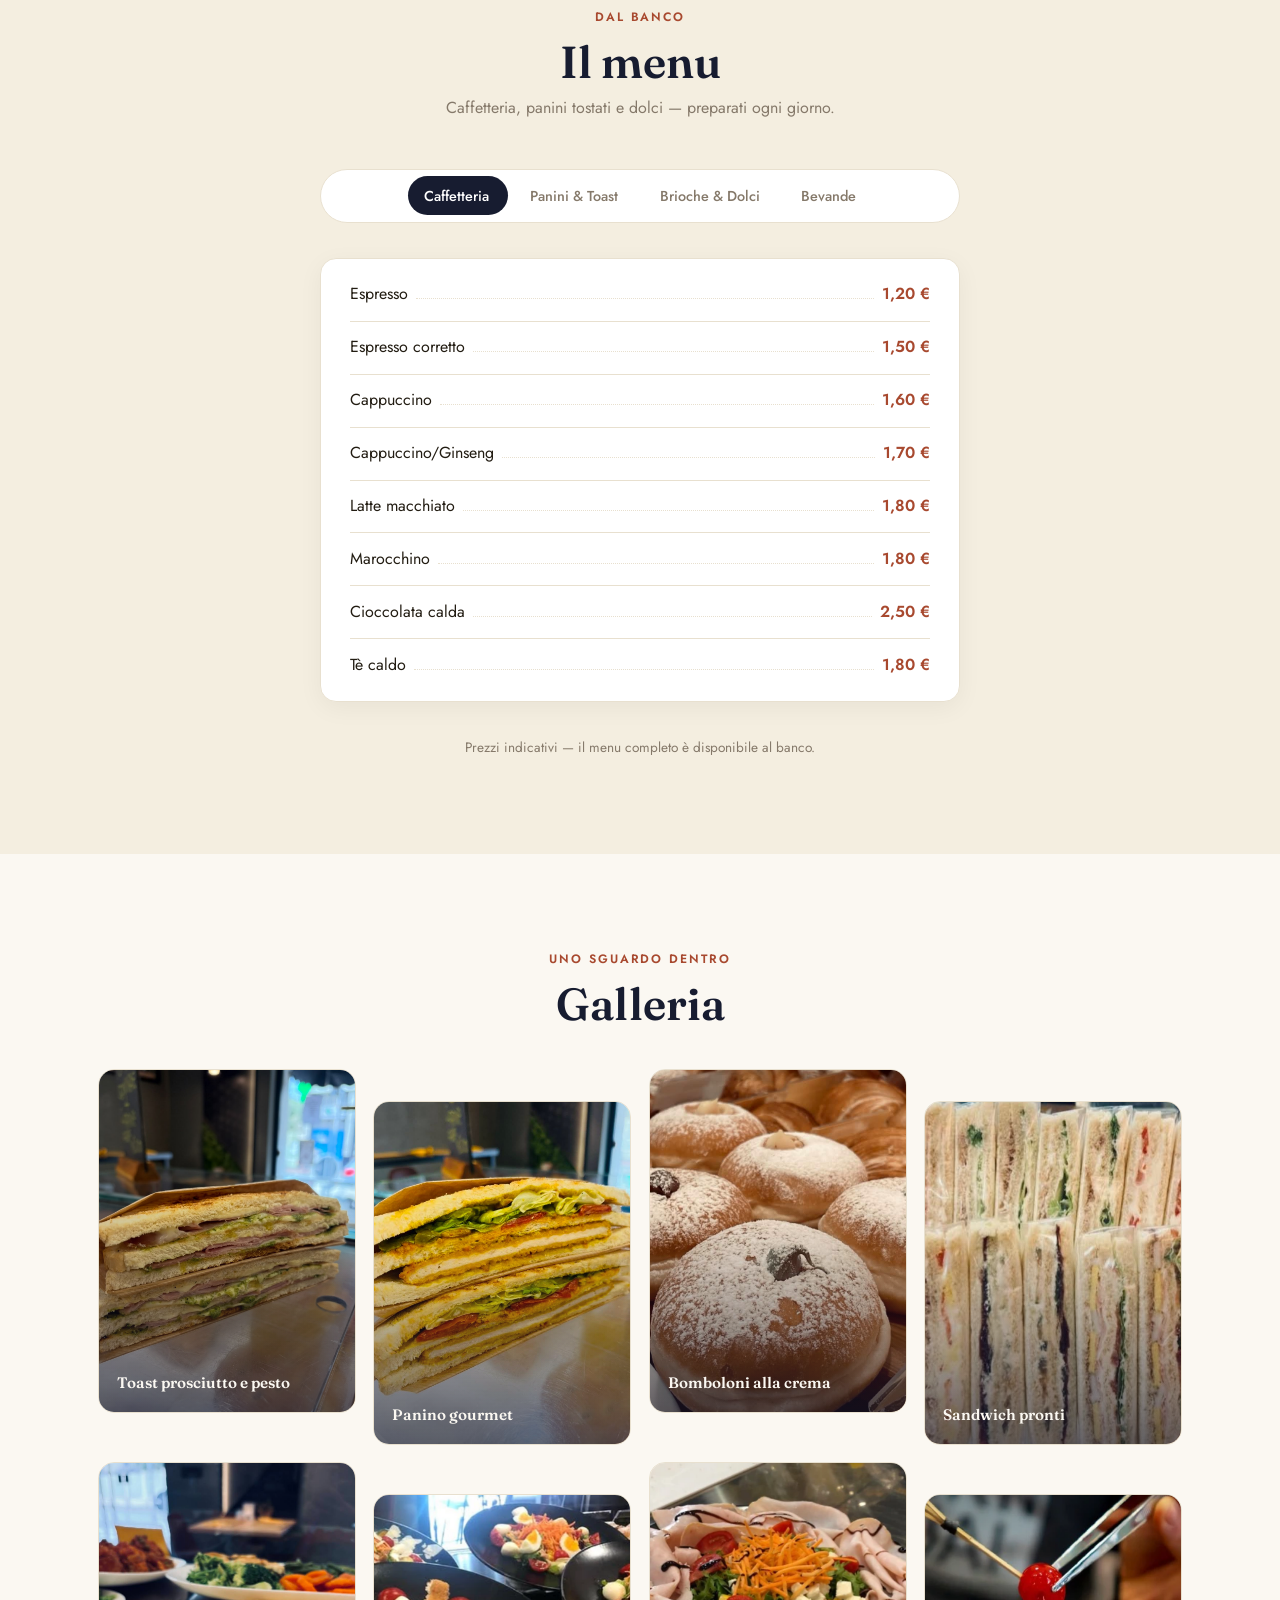
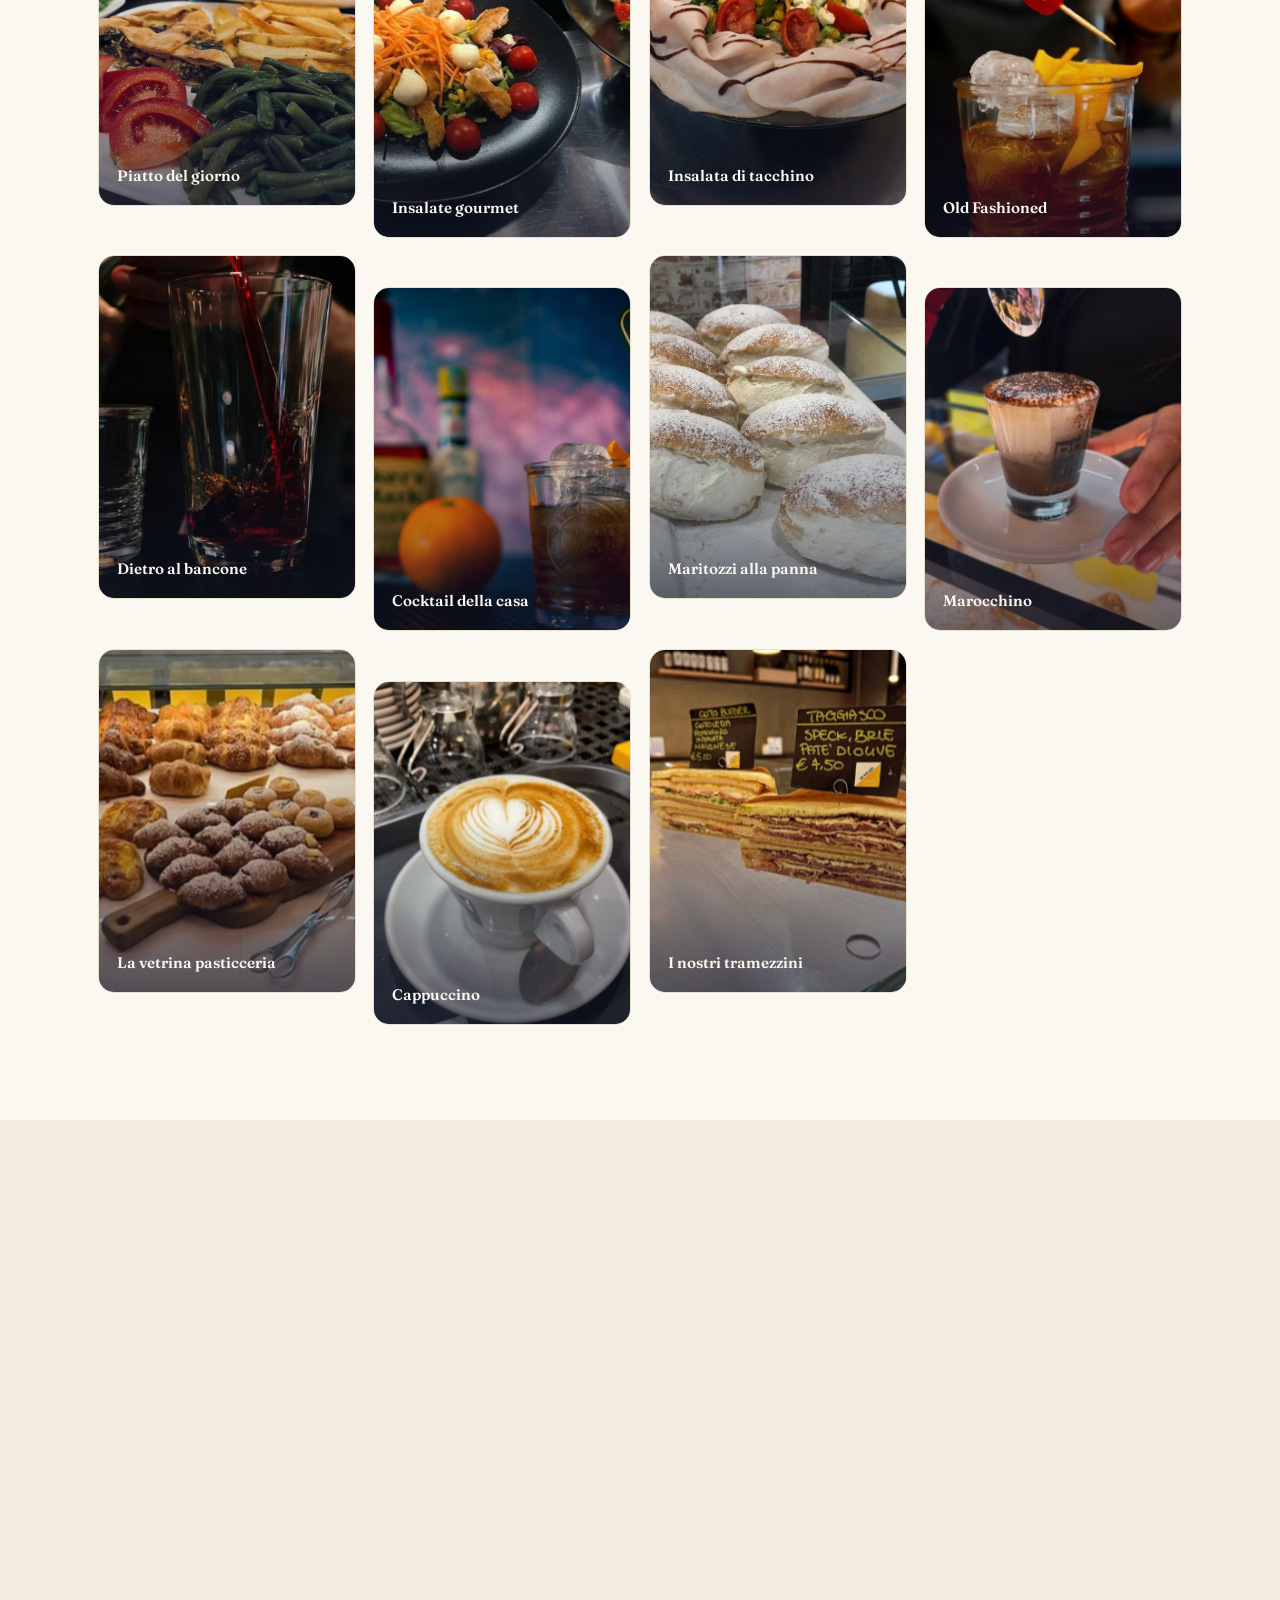
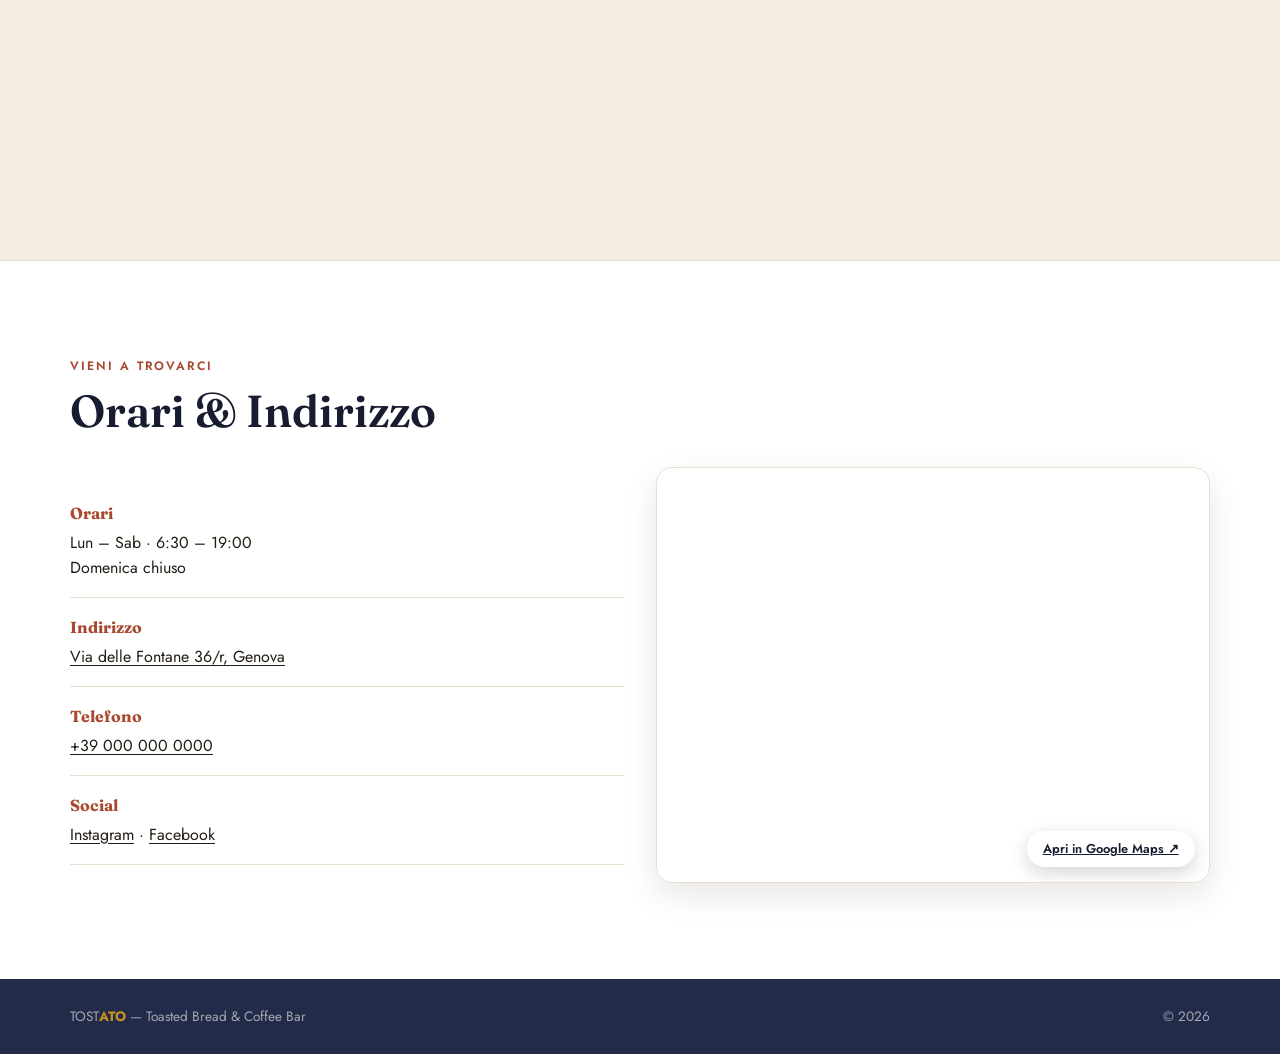
==== commit 2282bcc0: "Fix address: Via delle Fontane 36/r, Genova Replace the placeholder address with the real one.  Co-A" ====
--- a/index.html
+++ b/index.html
@@ -238,7 +238,7 @@
         </div>
         <div class="info-riga">
           <b>Indirizzo</b>
-          <span><a href="https://www.google.com/maps/place/Tostato/@44.4135339,8.9263496,18z/data=!4m6!3m5!1s0x12d343963bec288f:0x76df906b1a8119ec!8m2!3d44.413532!4d8.9276371!16s%2Fg%2F11yk_g61ht" target="_blank" rel="noopener">Via del Tostato 1, Genova</a></span>
+          <span><a href="https://www.google.com/maps/place/Tostato/@44.4135339,8.9263496,18z/data=!4m6!3m5!1s0x12d343963bec288f:0x76df906b1a8119ec!8m2!3d44.413532!4d8.9276371!16s%2Fg%2F11yk_g61ht" target="_blank" rel="noopener">Via delle Fontane 36/r, Genova</a></span>
         </div>
         <div class="info-riga">
           <b>Telefono</b>
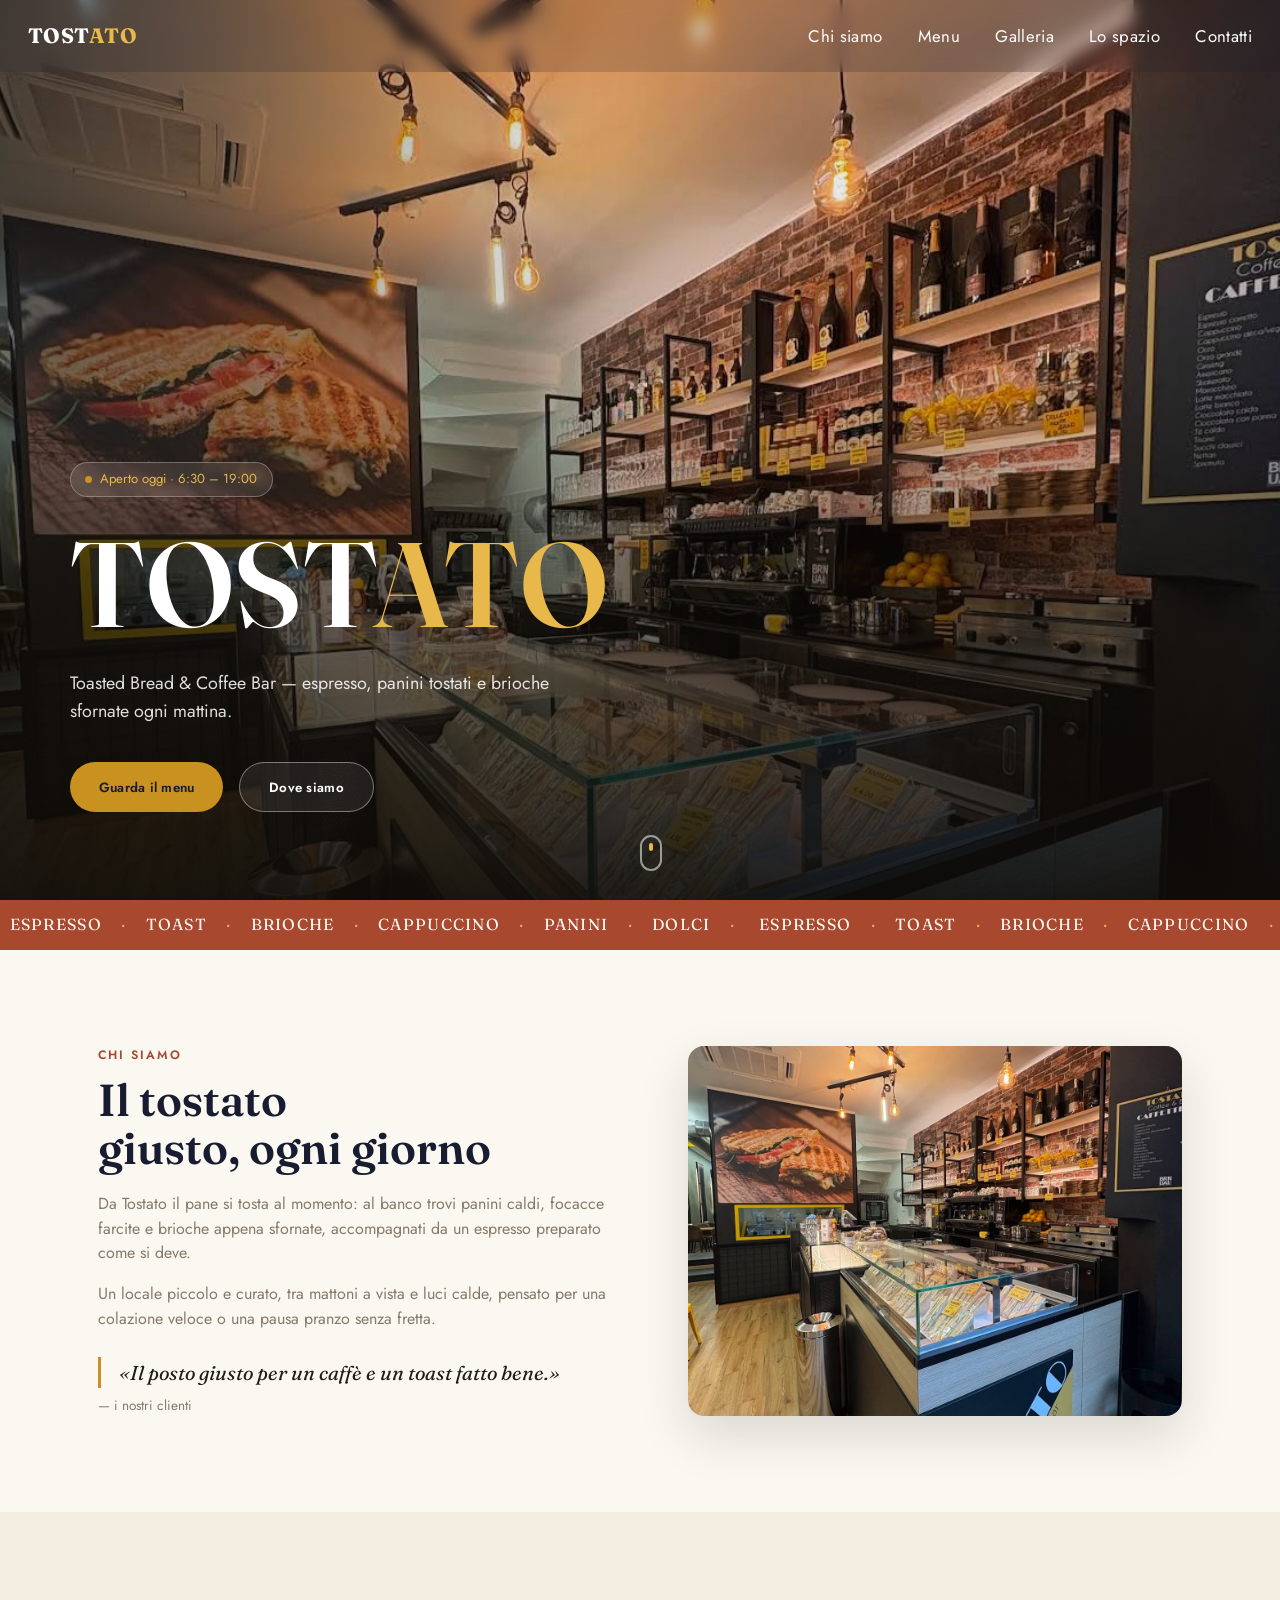
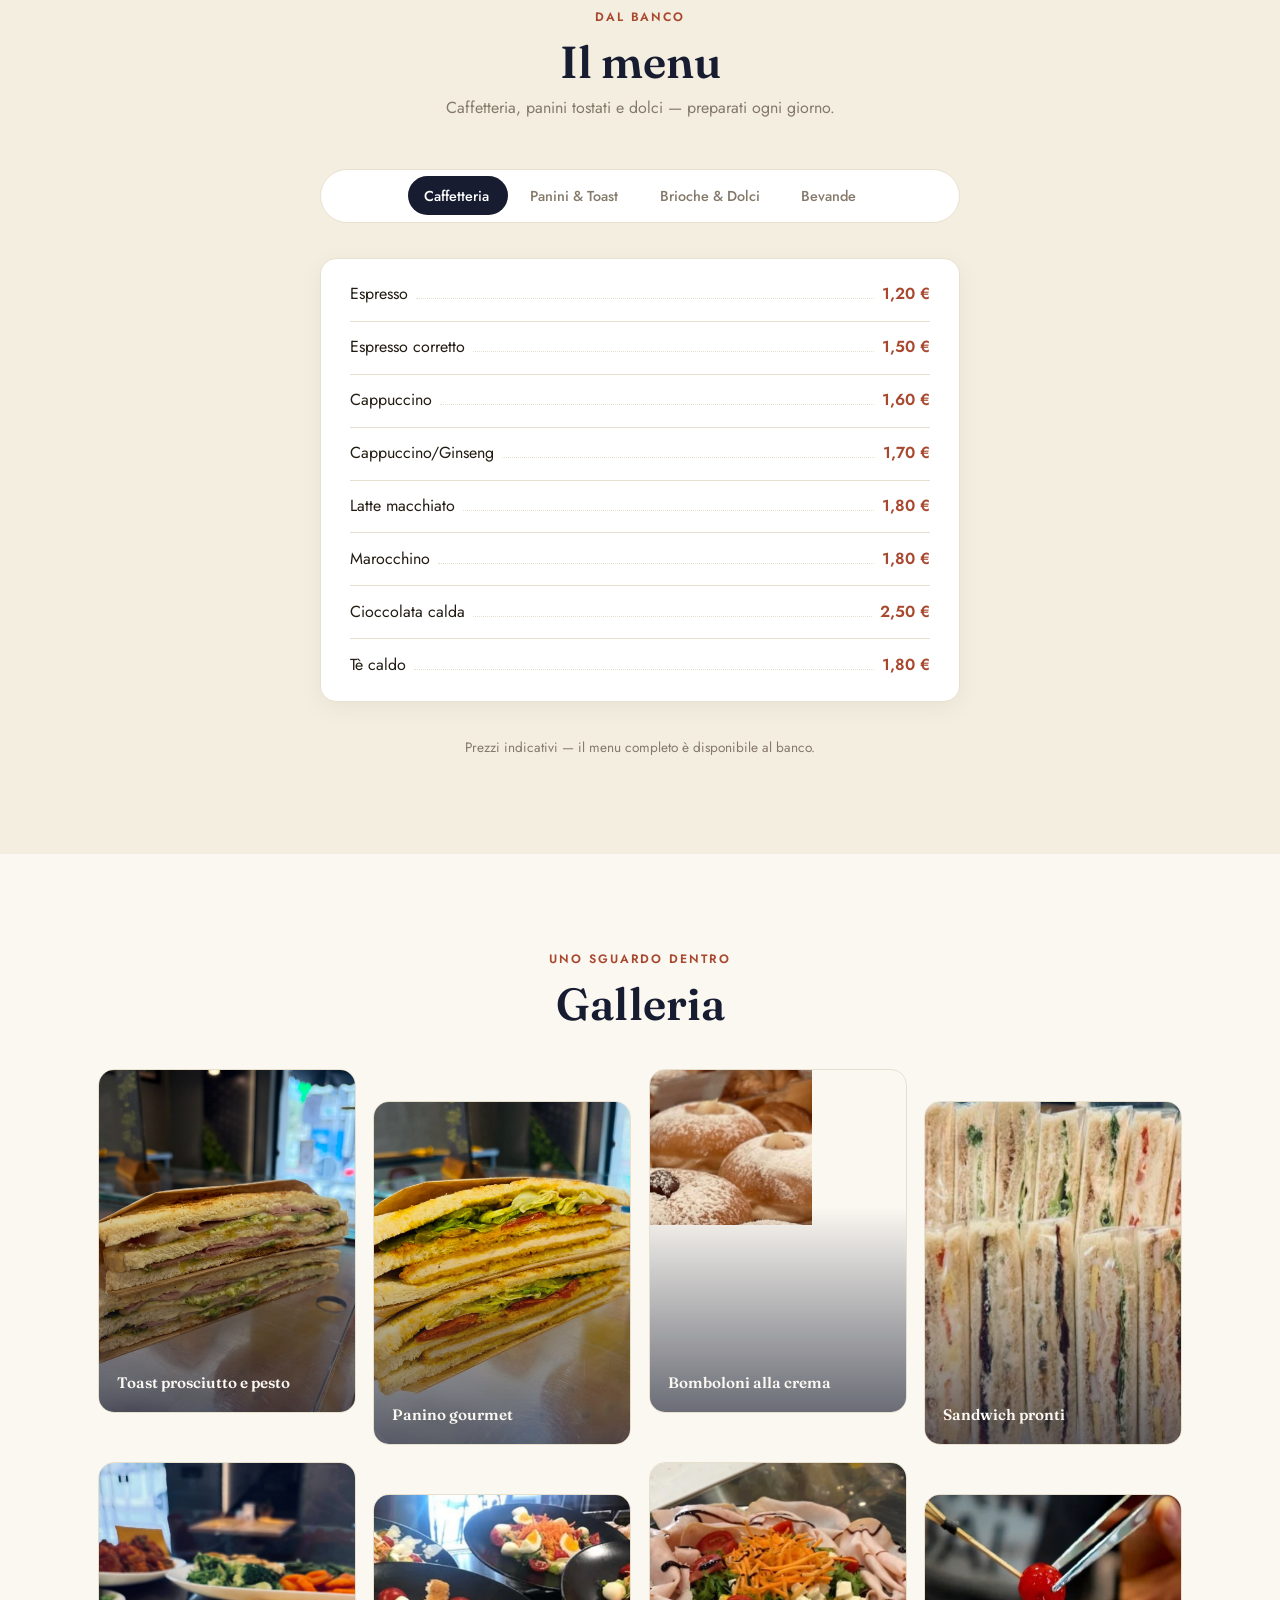
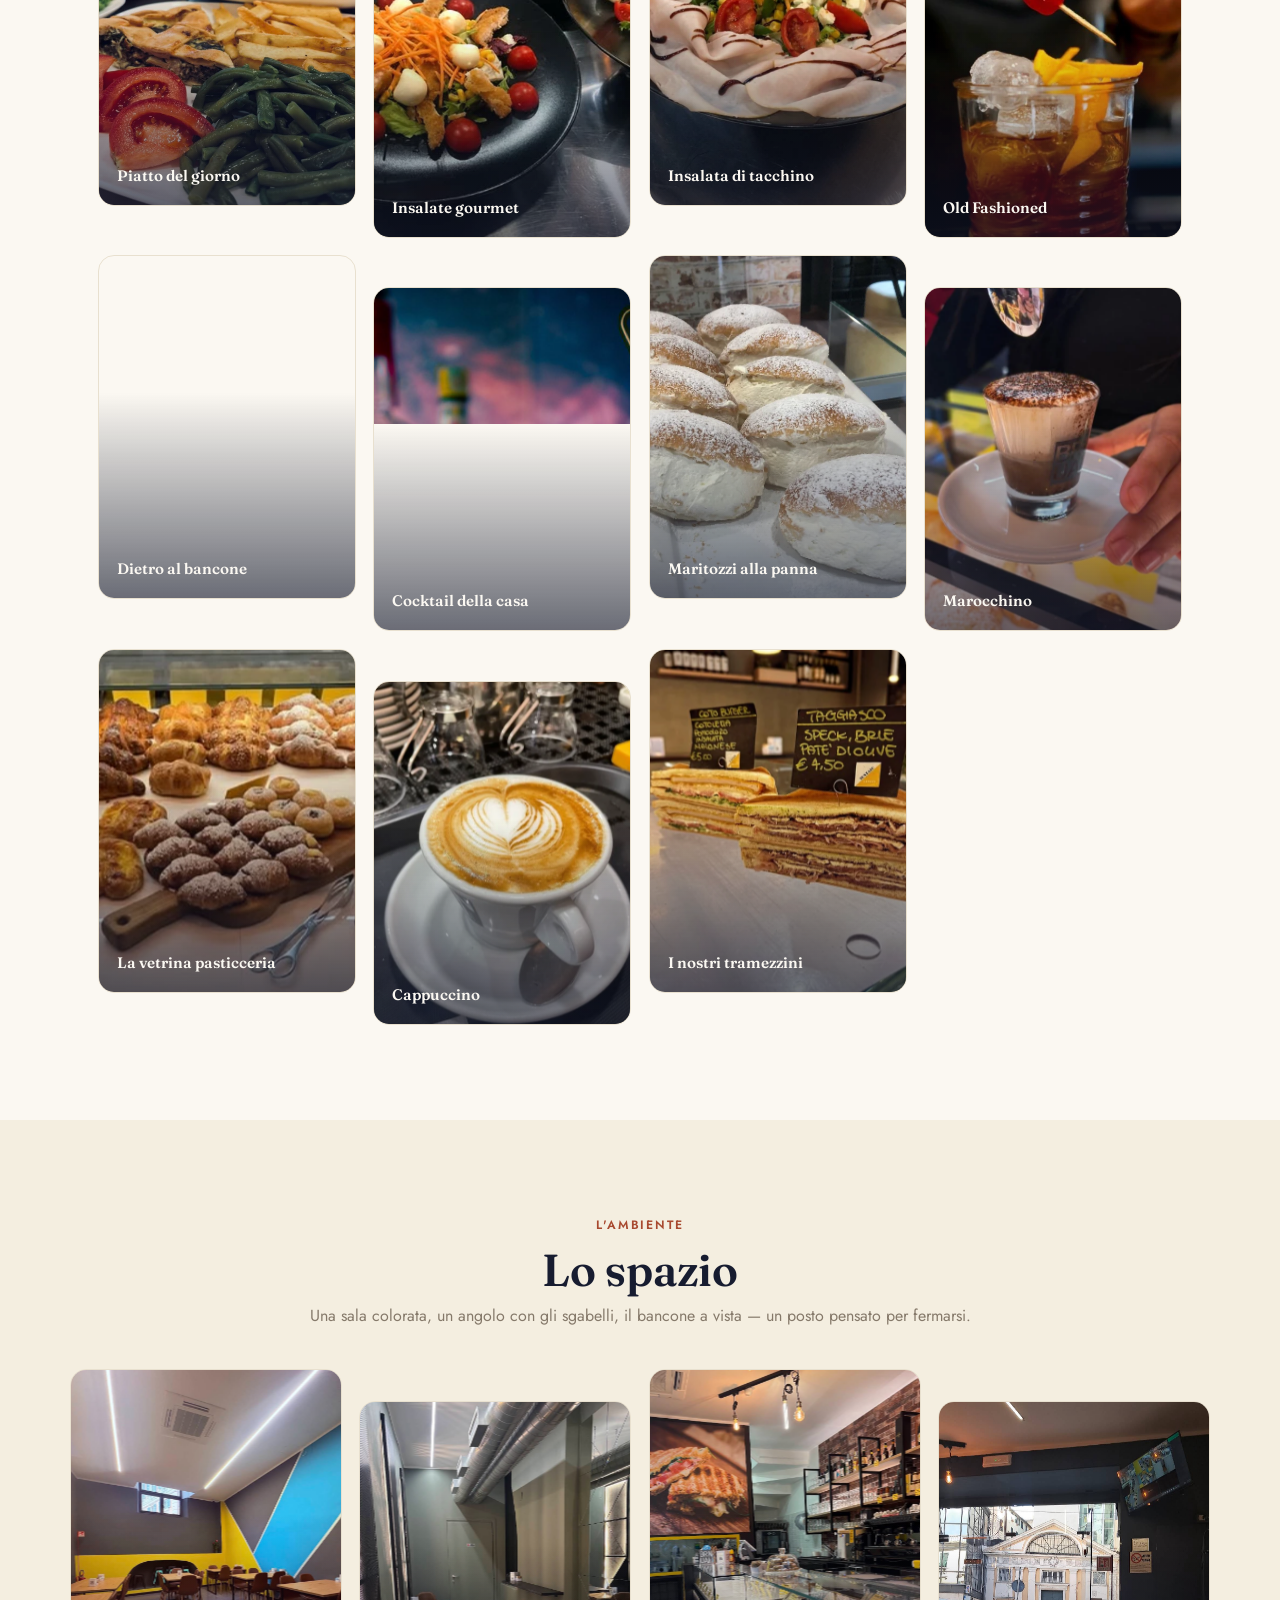
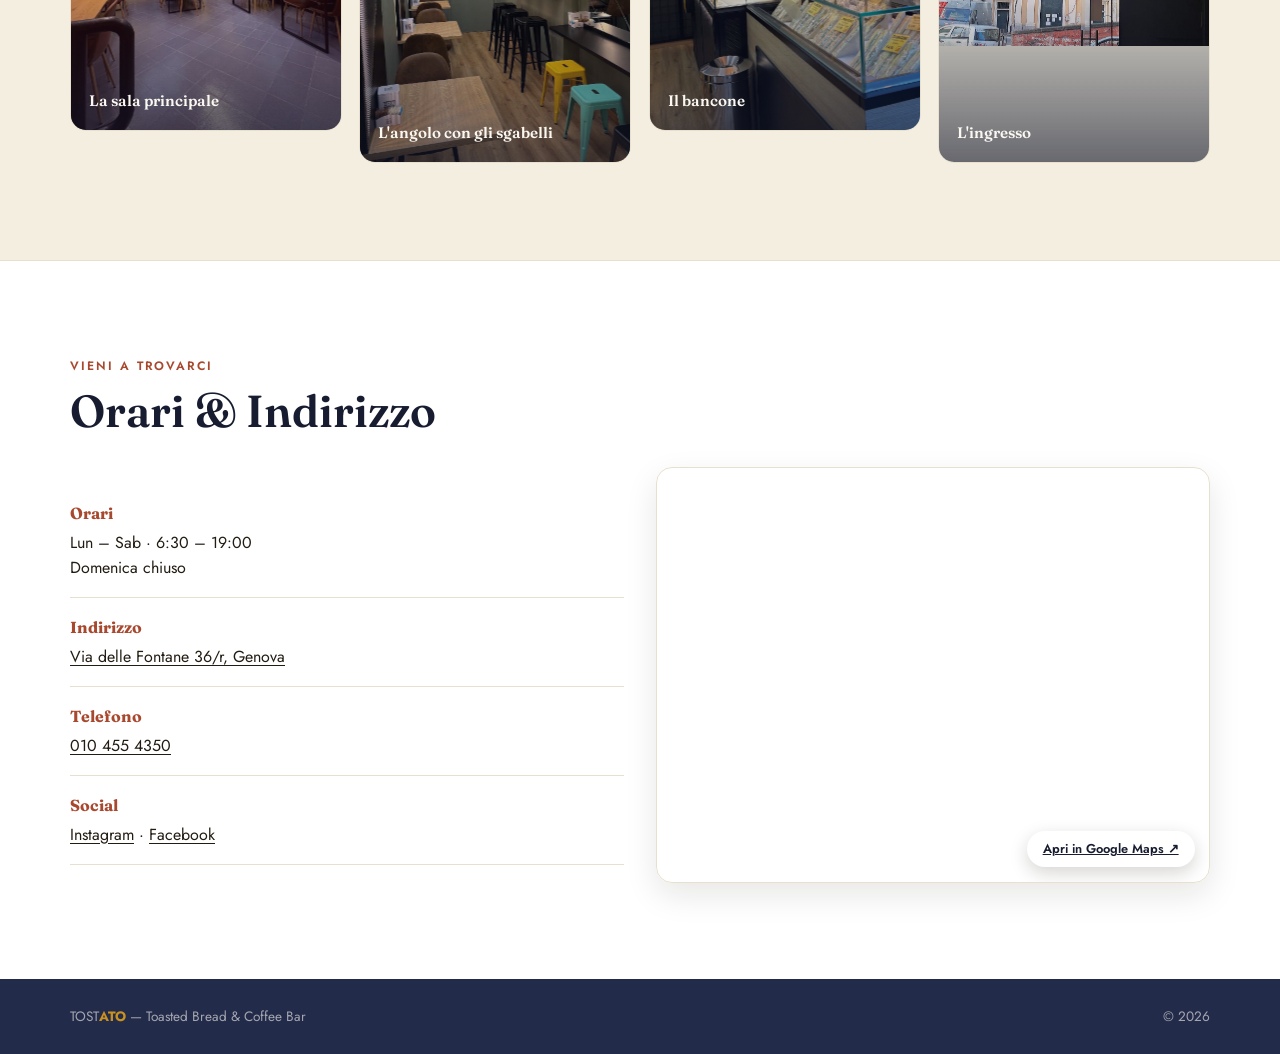
==== commit 0810da7d: "Add real phone number and Instagram link Co-Authored-By: Claude Sonnet 5 <noreply@anthropic.com> Cla" ====
--- a/index.html
+++ b/index.html
@@ -242,11 +242,11 @@
         </div>
         <div class="info-riga">
           <b>Telefono</b>
-          <span><a href="tel:+390000000000">+39 000 000 0000</a></span>
+          <span><a href="tel:+390104554350">010 455 4350</a></span>
         </div>
         <div class="info-riga">
           <b>Social</b>
-          <span><a href="#">Instagram</a> · <a href="#">Facebook</a></span>
+          <span><a href="https://www.instagram.com/tostato_genova" target="_blank" rel="noopener">Instagram</a> · <a href="#">Facebook</a></span>
         </div>
       </div>
       <div class="mappa-embed">
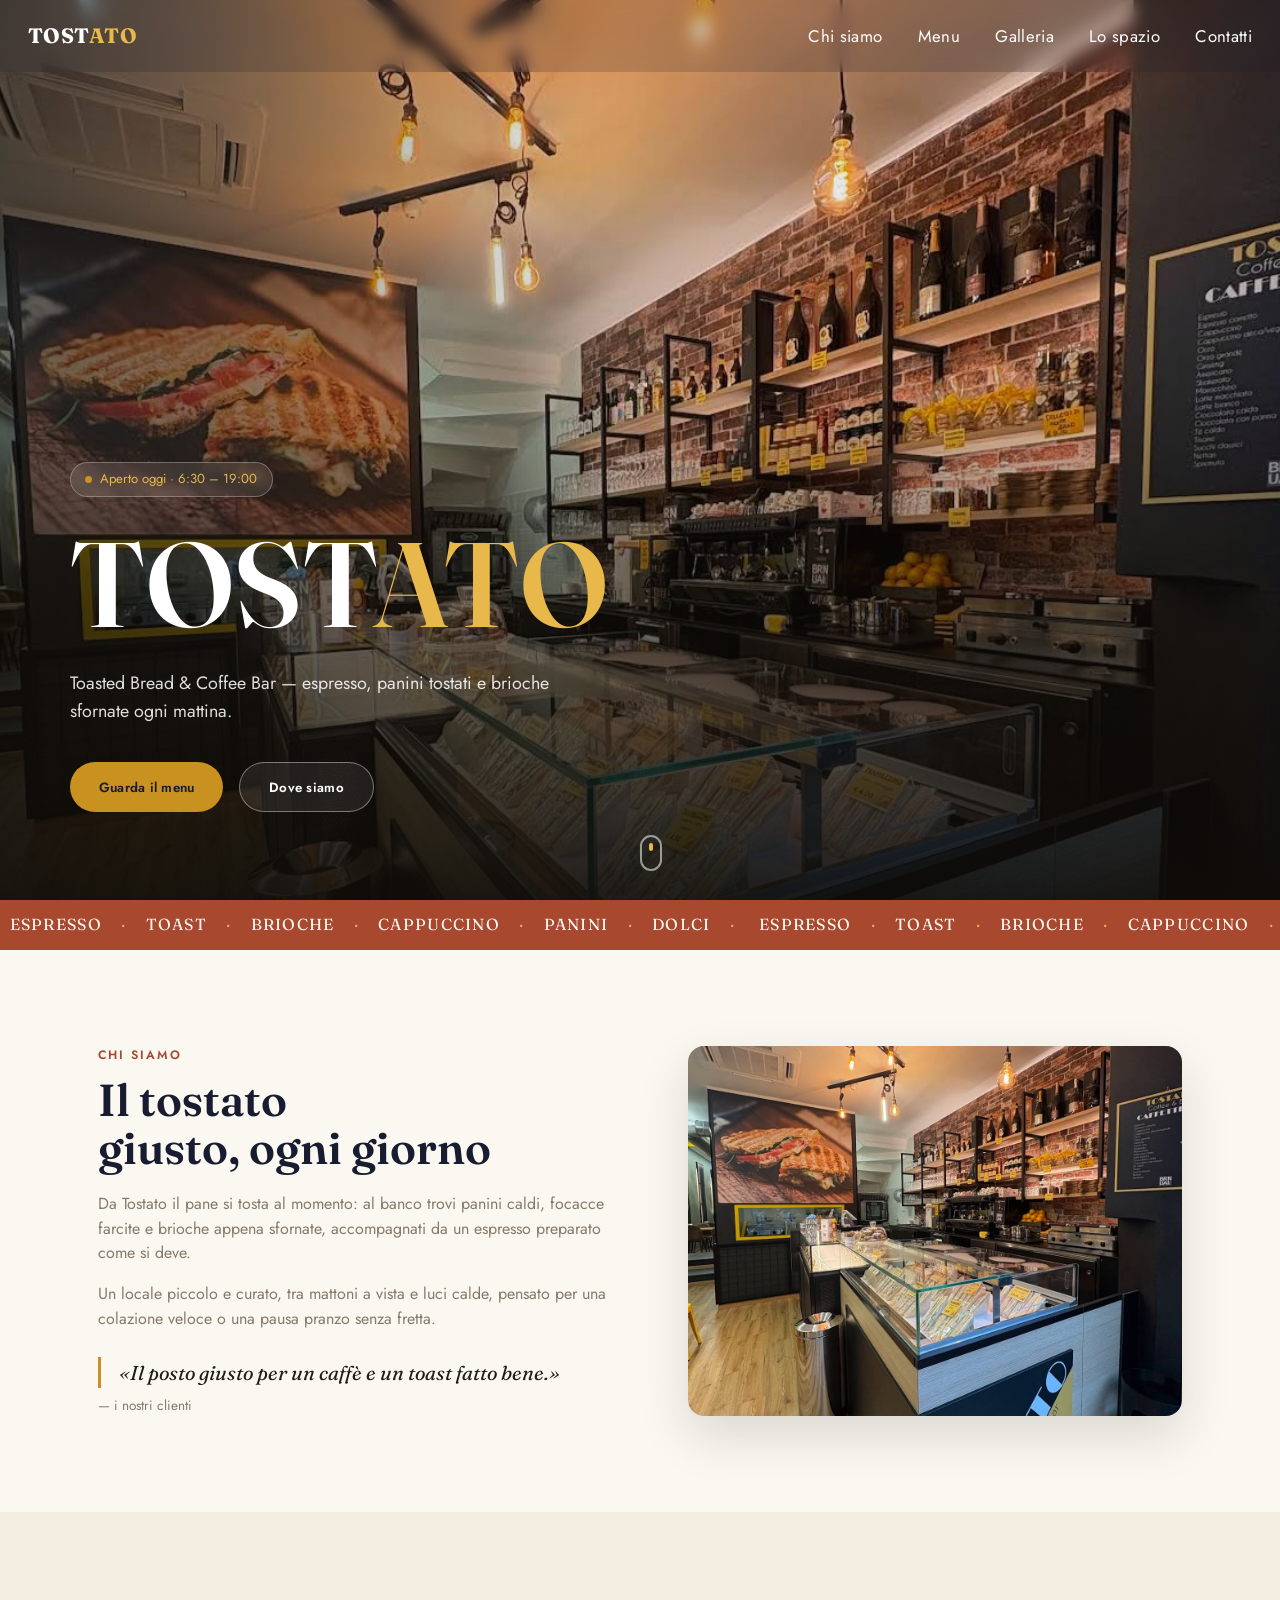
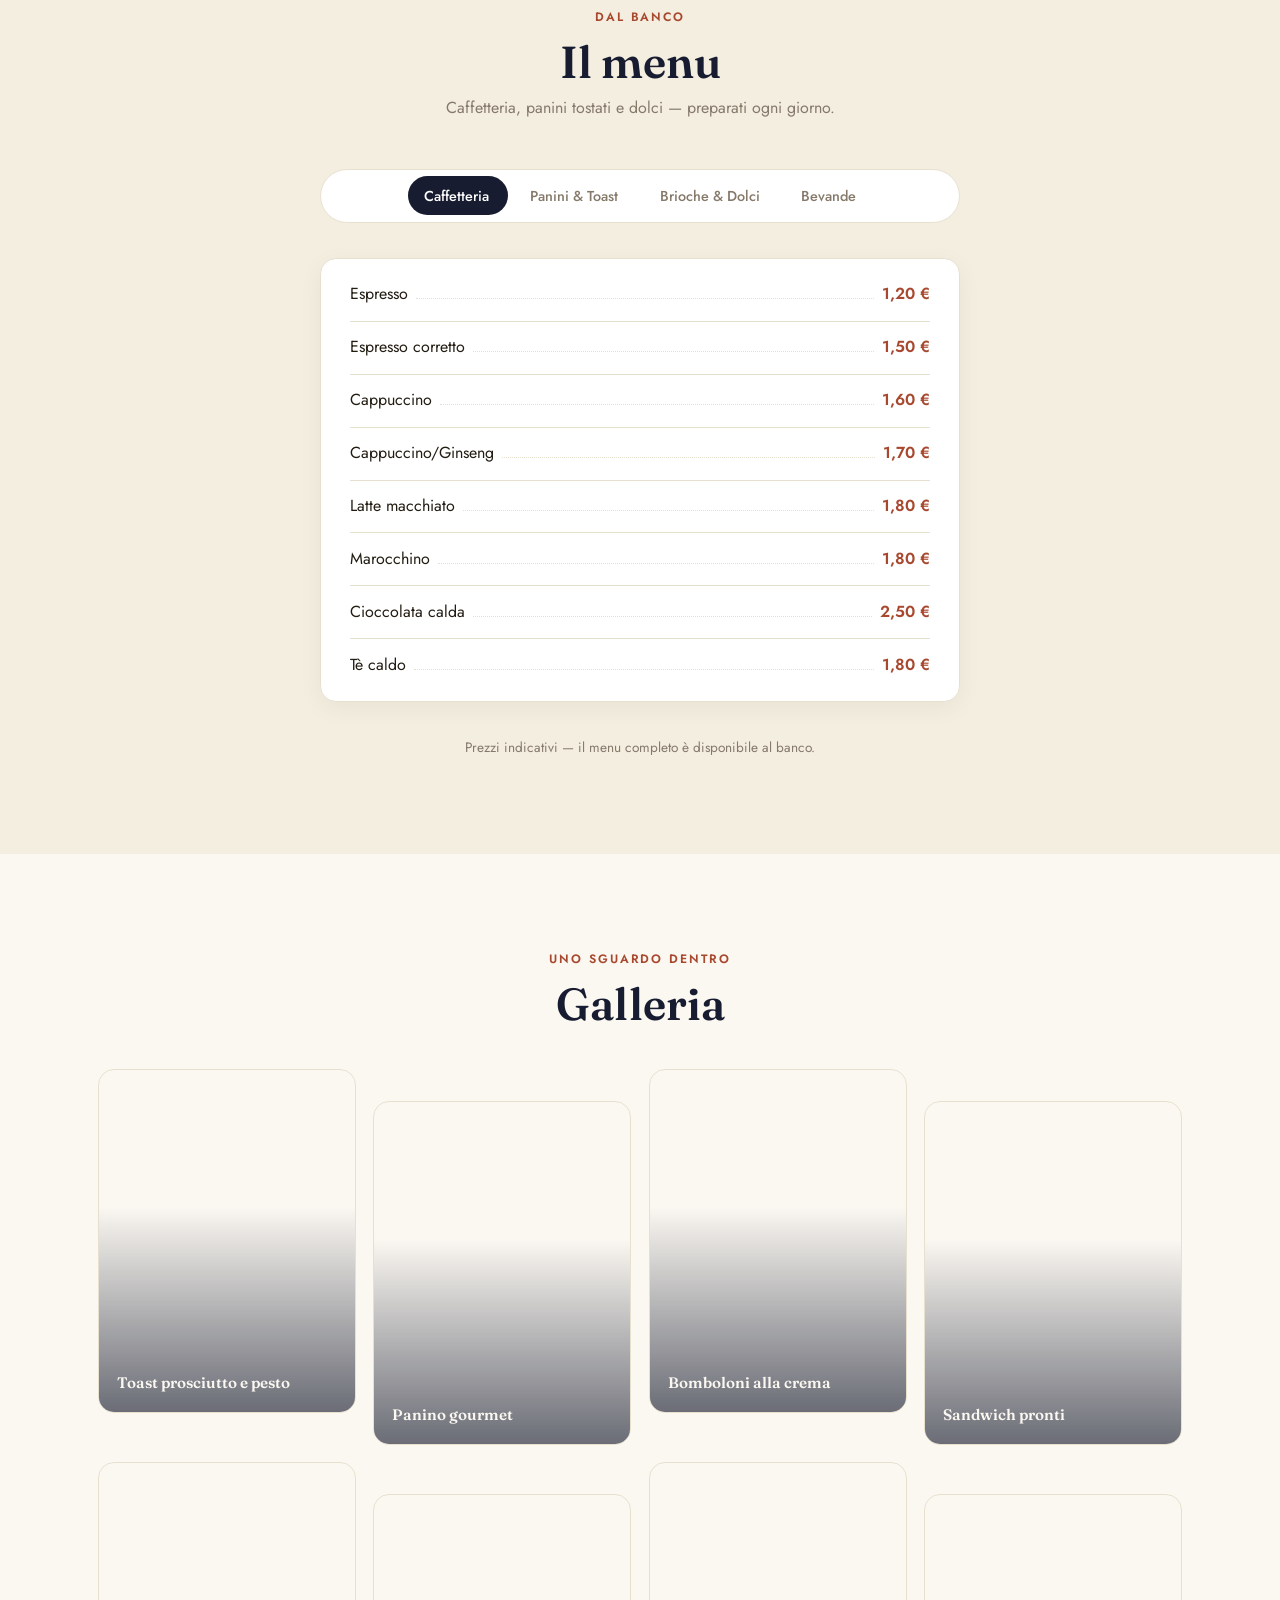
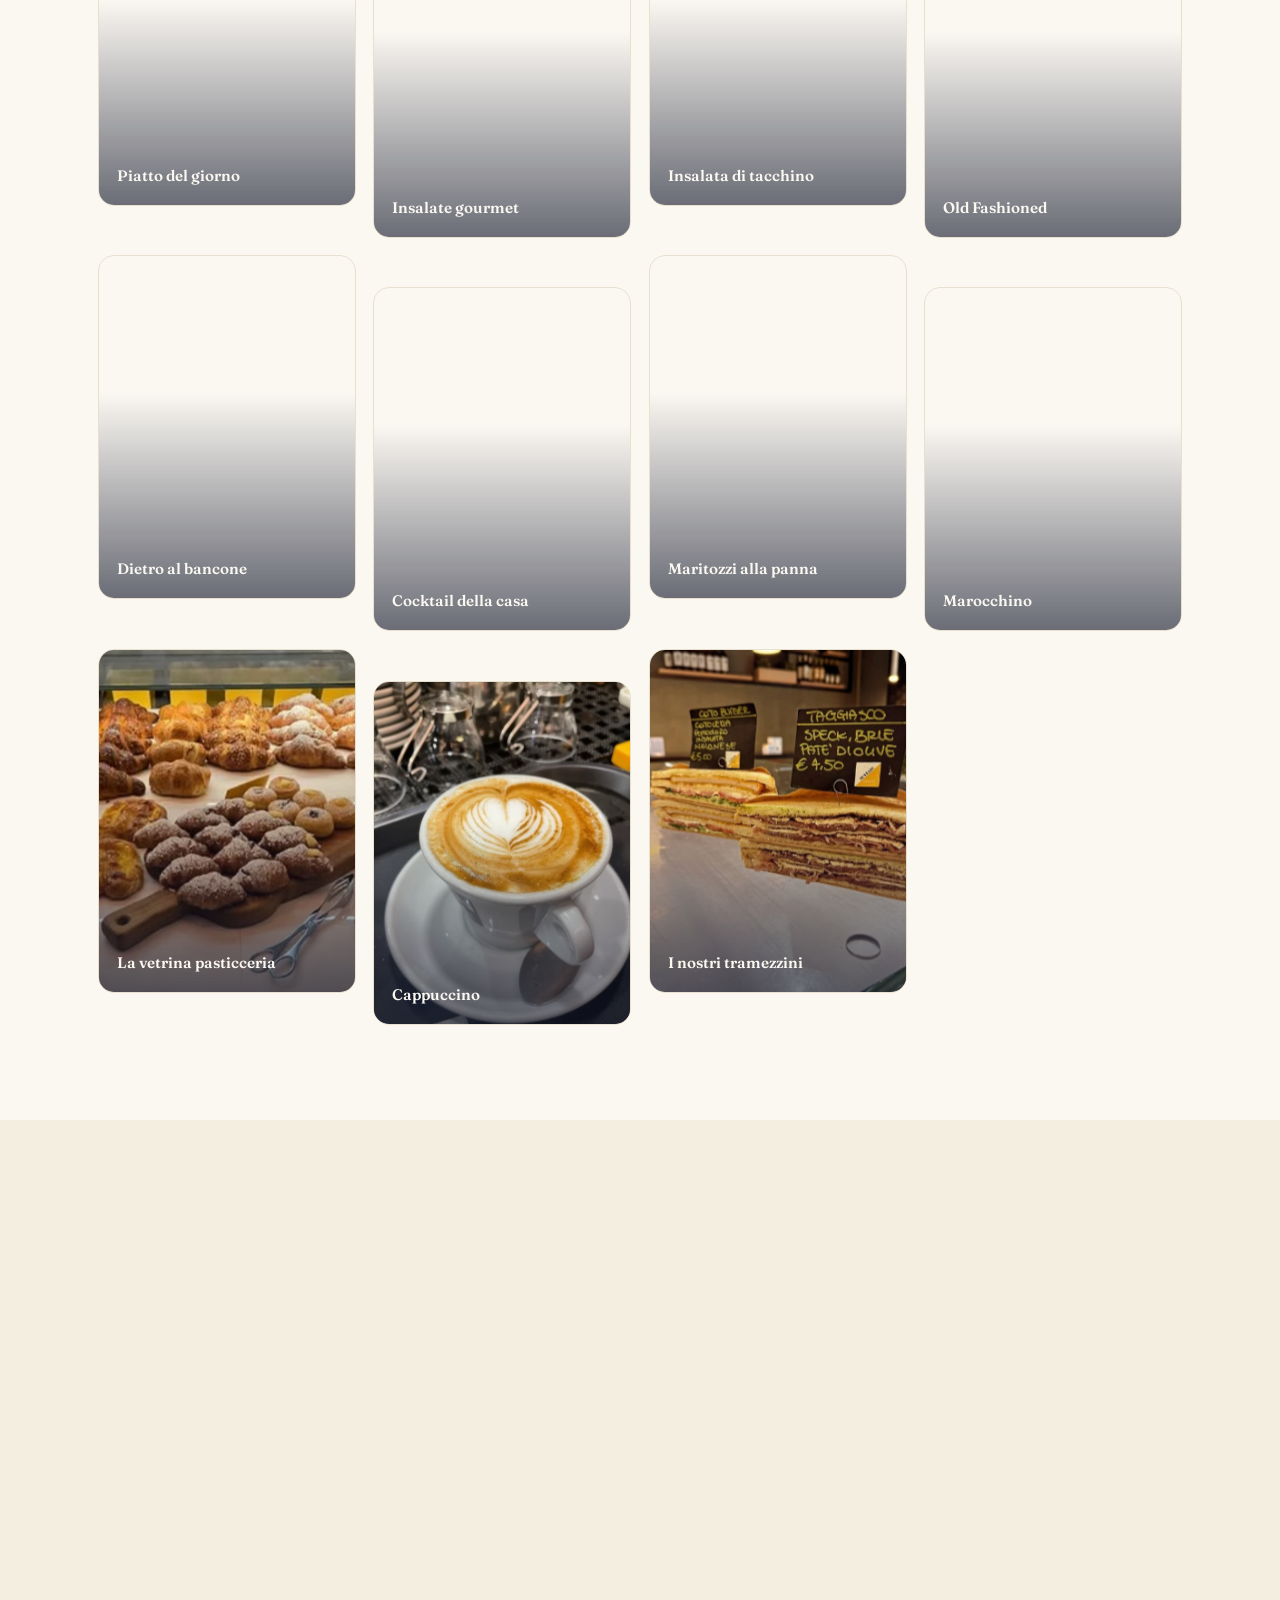
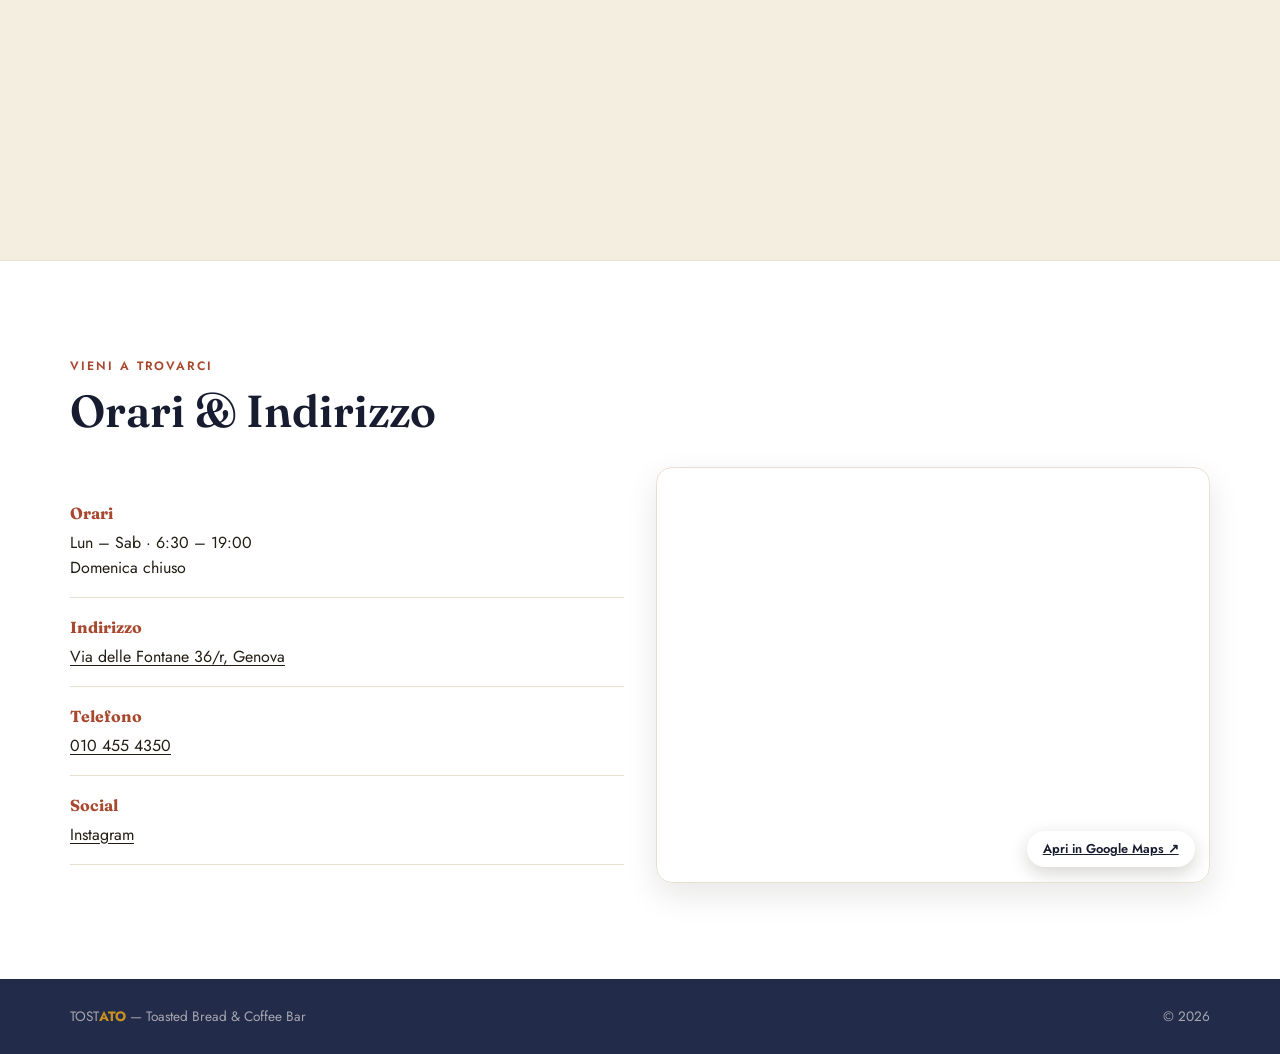
==== commit 05a5858d: "Remove placeholder Facebook link No real Facebook page to link to yet.  Co-Authored-By: Claude Sonne" ====
--- a/index.html
+++ b/index.html
@@ -246,7 +246,7 @@
         </div>
         <div class="info-riga">
           <b>Social</b>
-          <span><a href="https://www.instagram.com/tostato_genova" target="_blank" rel="noopener">Instagram</a> · <a href="#">Facebook</a></span>
+          <span><a href="https://www.instagram.com/tostato_genova" target="_blank" rel="noopener">Instagram</a></span>
         </div>
       </div>
       <div class="mappa-embed">
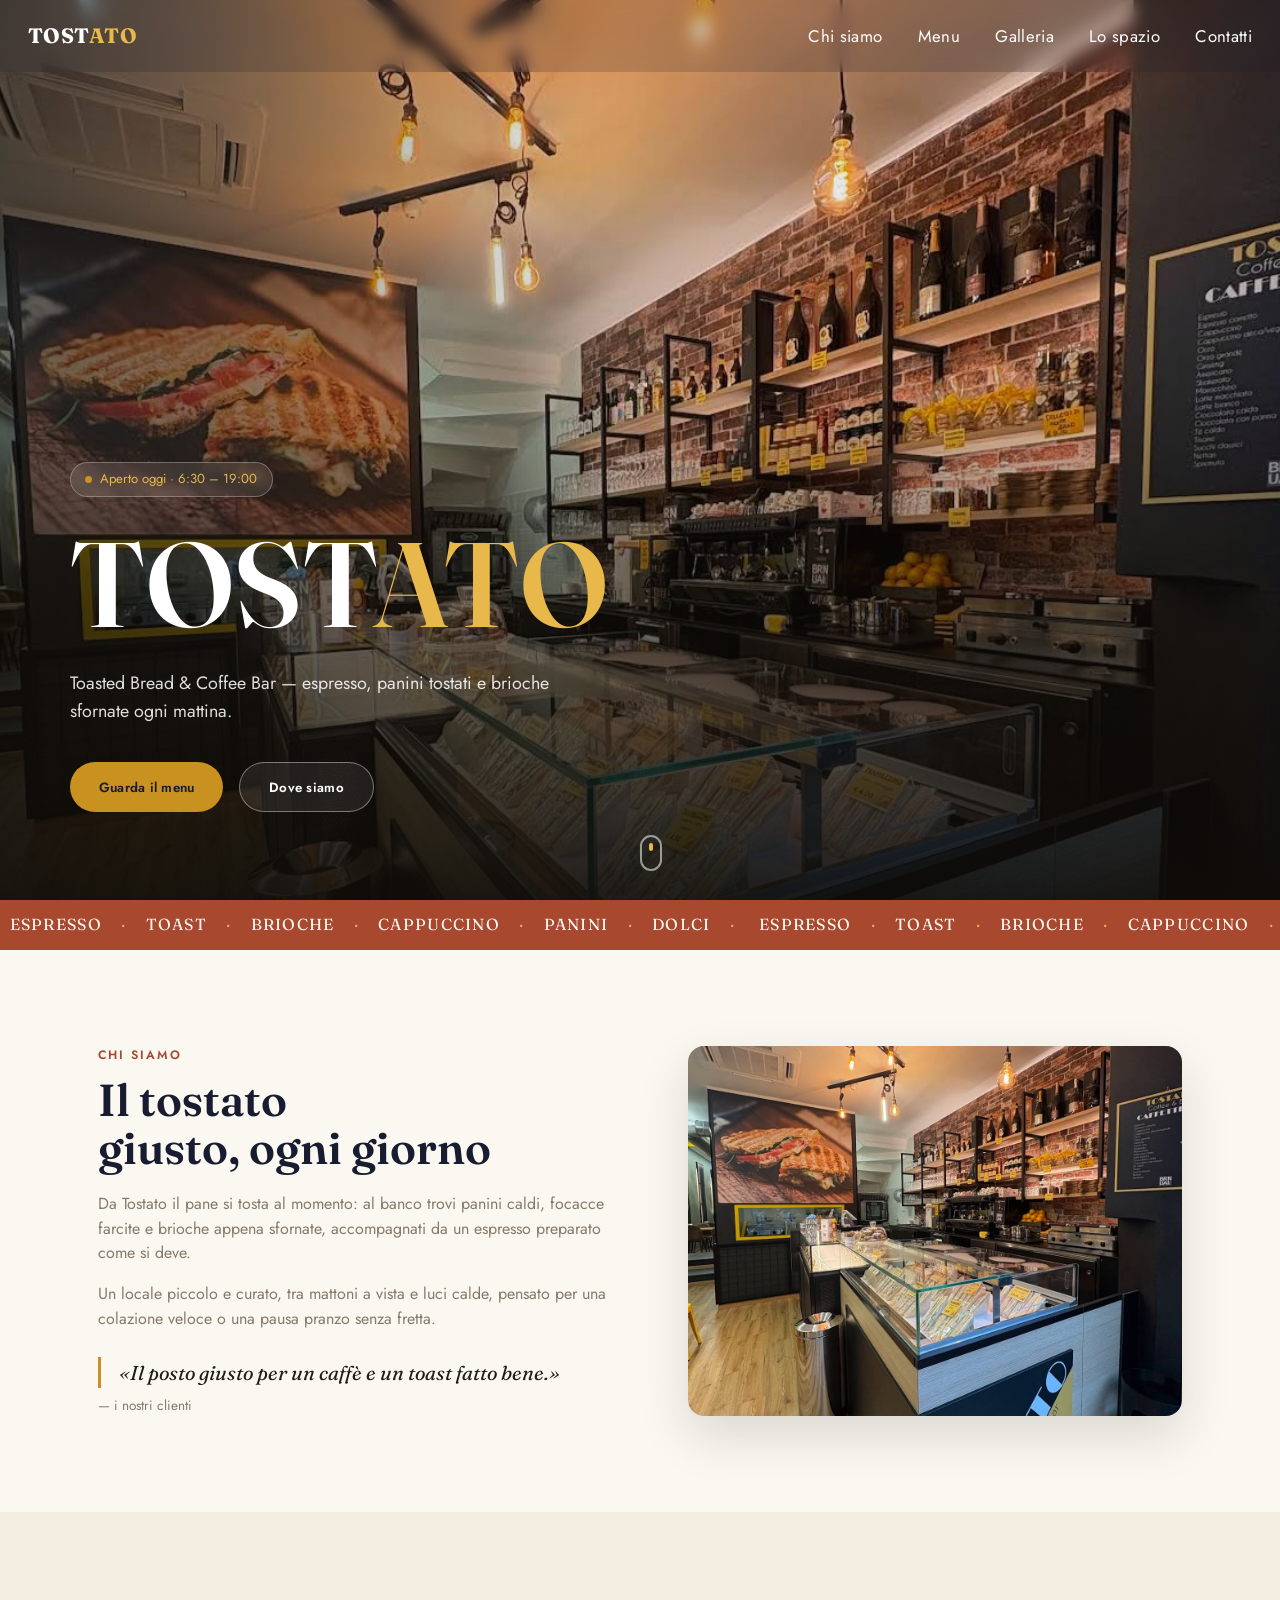
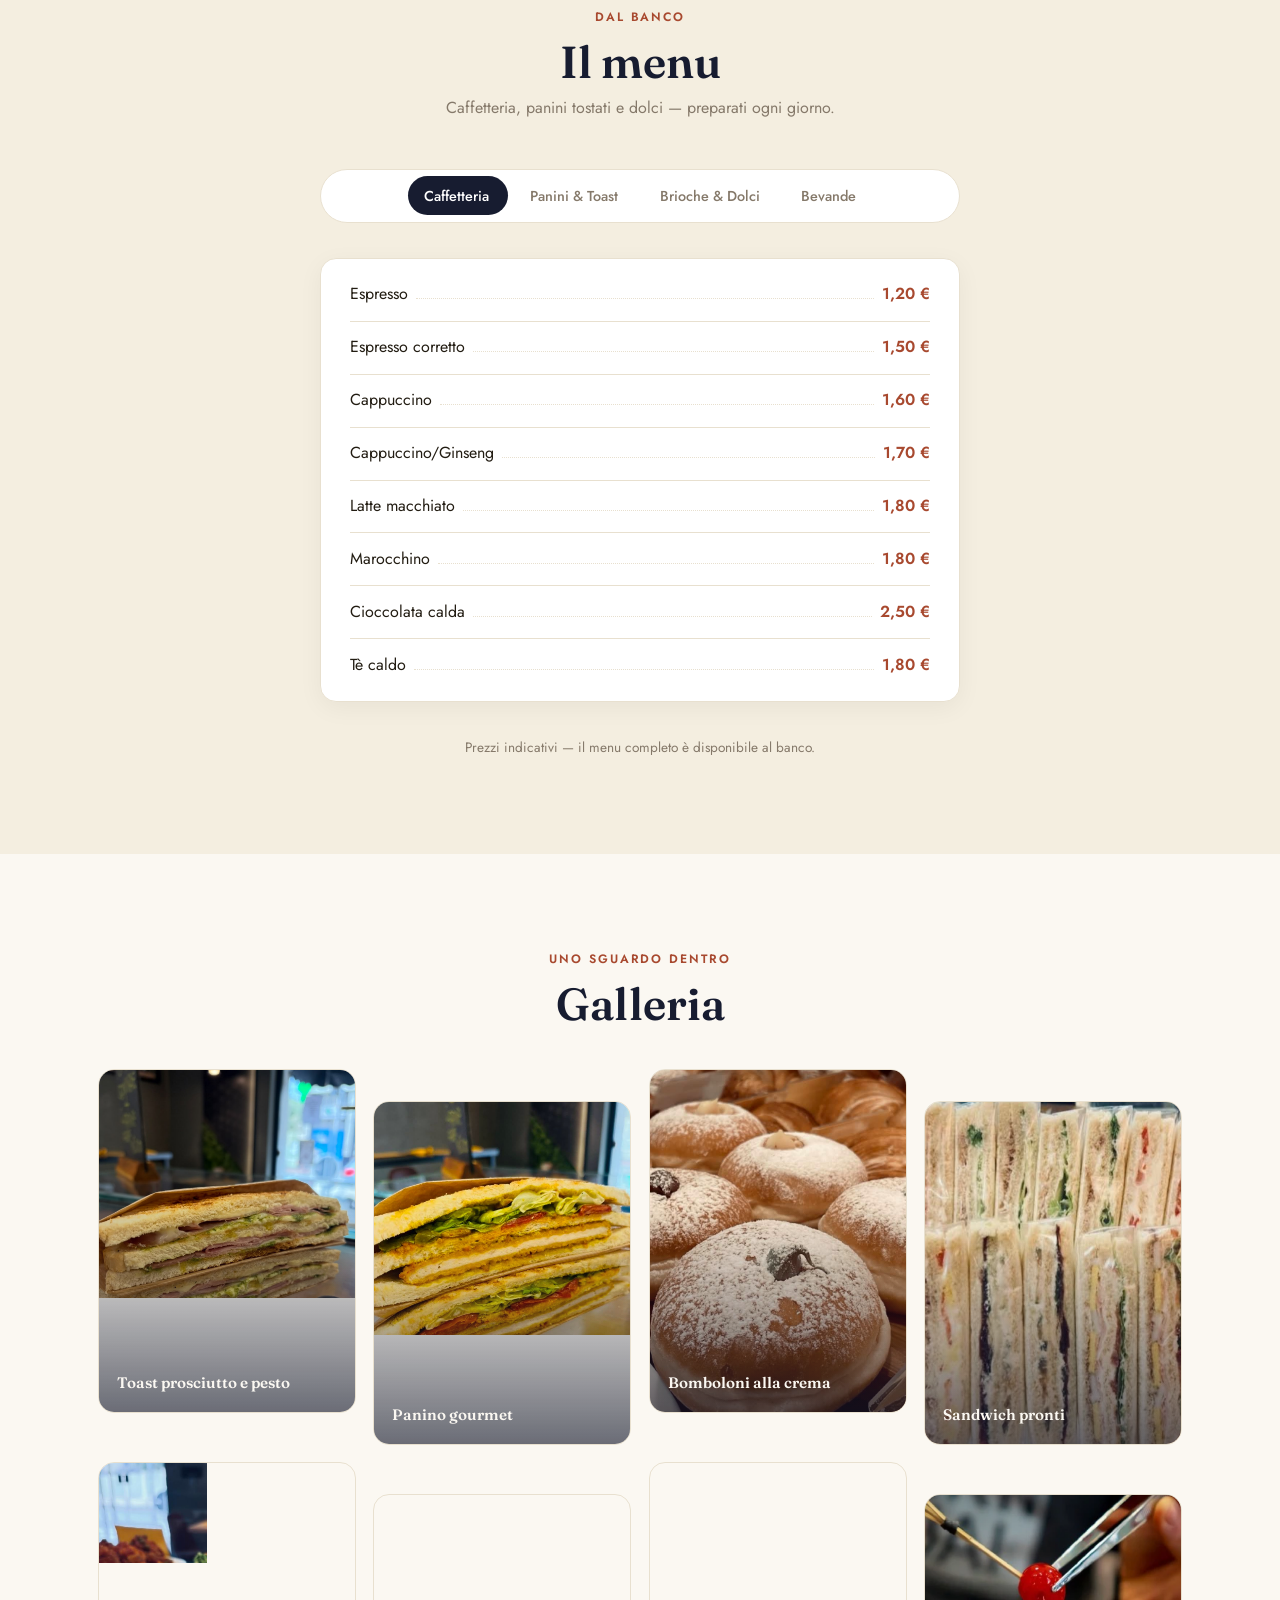
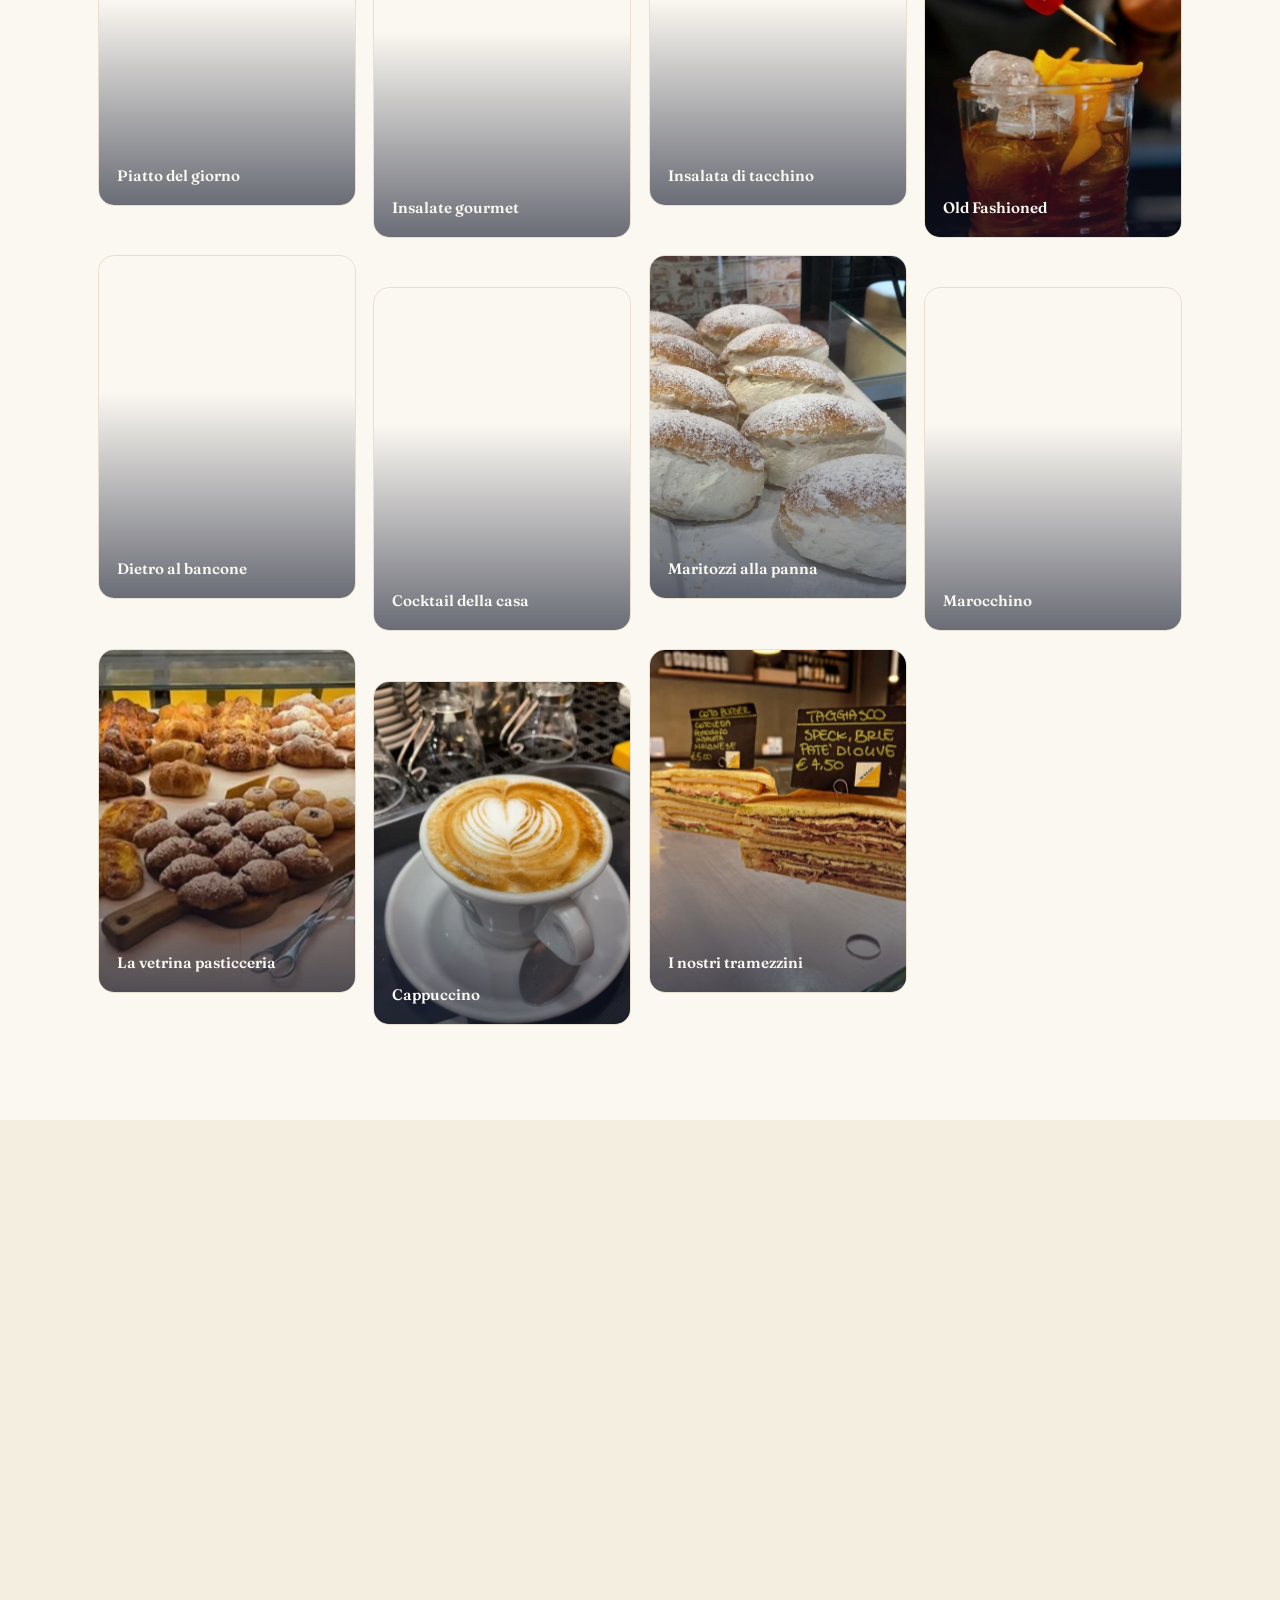
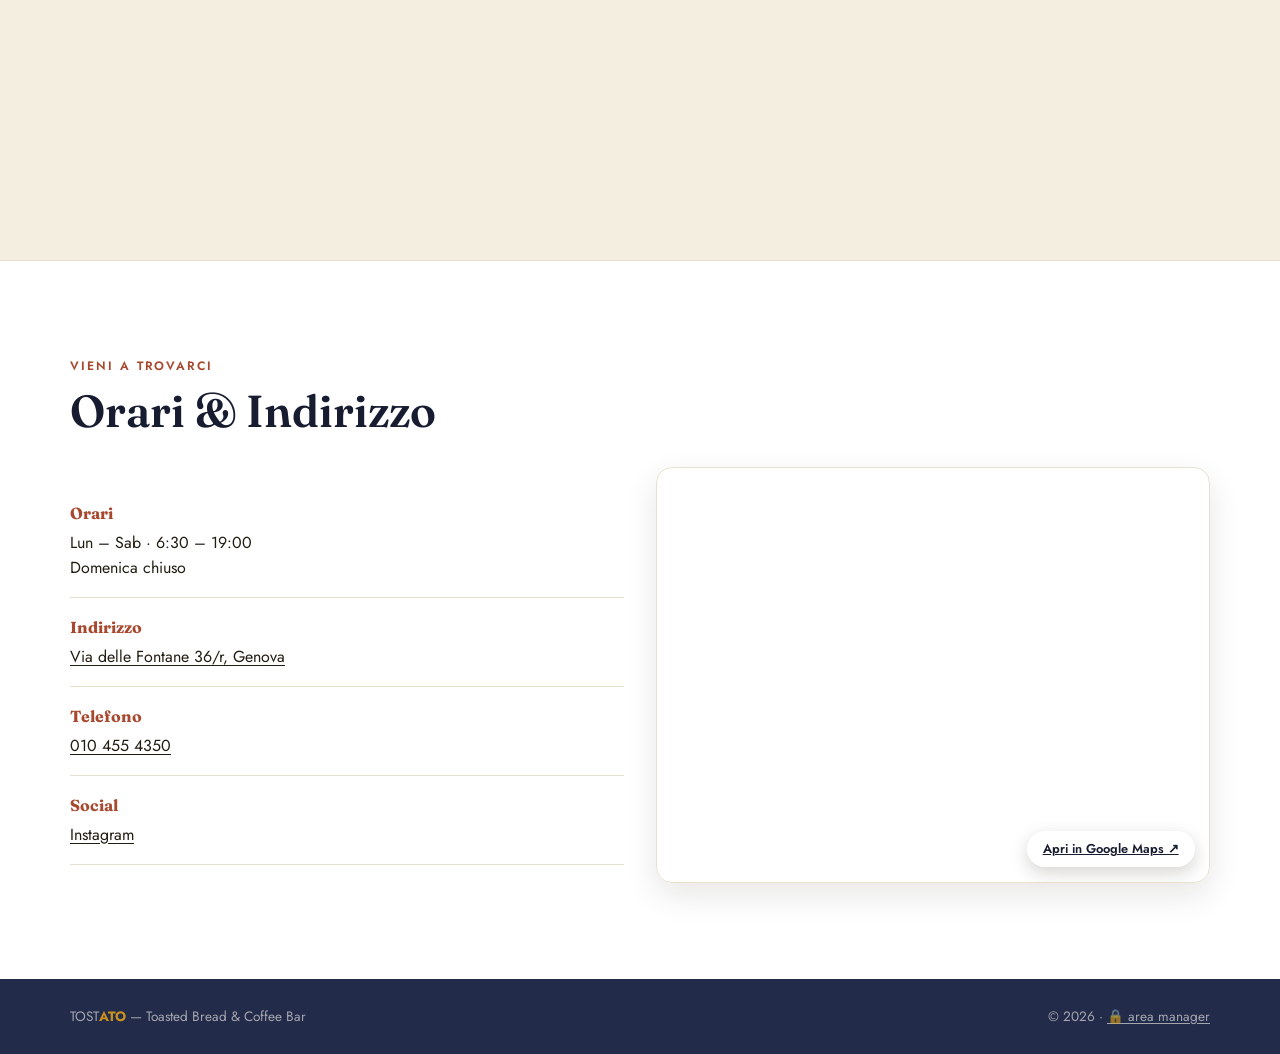
==== commit ce4b3090: "Add password-protected manager mode for gallery and prices New "🔒 area manager" link in the footer o" ====
--- a/index.html
+++ b/index.html
@@ -88,42 +88,42 @@
     <div class="menu-panels">
       <div class="menu-panel active" data-panel="caffetteria">
         <ul>
-          <li><span>Espresso</span><i></i><b>1,20 €</b></li>
-          <li><span>Espresso corretto</span><i></i><b>1,50 €</b></li>
-          <li><span>Cappuccino</span><i></i><b>1,60 €</b></li>
-          <li><span>Cappuccino/Ginseng</span><i></i><b>1,70 €</b></li>
-          <li><span>Latte macchiato</span><i></i><b>1,80 €</b></li>
-          <li><span>Marocchino</span><i></i><b>1,80 €</b></li>
-          <li><span>Cioccolata calda</span><i></i><b>2,50 €</b></li>
-          <li><span>Tè caldo</span><i></i><b>1,80 €</b></li>
+          <li><span>Espresso</span><i></i><b>1,20 €</b><button type="button" class="prezzo-edit" aria-label="Modifica prezzo">✏️</button></li>
+          <li><span>Espresso corretto</span><i></i><b>1,50 €</b><button type="button" class="prezzo-edit" aria-label="Modifica prezzo">✏️</button></li>
+          <li><span>Cappuccino</span><i></i><b>1,60 €</b><button type="button" class="prezzo-edit" aria-label="Modifica prezzo">✏️</button></li>
+          <li><span>Cappuccino/Ginseng</span><i></i><b>1,70 €</b><button type="button" class="prezzo-edit" aria-label="Modifica prezzo">✏️</button></li>
+          <li><span>Latte macchiato</span><i></i><b>1,80 €</b><button type="button" class="prezzo-edit" aria-label="Modifica prezzo">✏️</button></li>
+          <li><span>Marocchino</span><i></i><b>1,80 €</b><button type="button" class="prezzo-edit" aria-label="Modifica prezzo">✏️</button></li>
+          <li><span>Cioccolata calda</span><i></i><b>2,50 €</b><button type="button" class="prezzo-edit" aria-label="Modifica prezzo">✏️</button></li>
+          <li><span>Tè caldo</span><i></i><b>1,80 €</b><button type="button" class="prezzo-edit" aria-label="Modifica prezzo">✏️</button></li>
         </ul>
       </div>
       <div class="menu-panel" data-panel="panini">
         <ul>
-          <li><span>Toast prosciutto e formaggio</span><i></i><b>3,50 €</b></li>
-          <li><span>Panino Caprese</span><i></i><b>4,00 €</b></li>
-          <li><span>Panino Crudo e stracciatella</span><i></i><b>4,80 €</b></li>
-          <li><span>Tramezzino tonno</span><i></i><b>3,00 €</b></li>
-          <li><span>Focaccia farcita</span><i></i><b>3,80 €</b></li>
-          <li><span>Club sandwich</span><i></i><b>5,00 €</b></li>
+          <li><span>Toast prosciutto e formaggio</span><i></i><b>3,50 €</b><button type="button" class="prezzo-edit" aria-label="Modifica prezzo">✏️</button></li>
+          <li><span>Panino Caprese</span><i></i><b>4,00 €</b><button type="button" class="prezzo-edit" aria-label="Modifica prezzo">✏️</button></li>
+          <li><span>Panino Crudo e stracciatella</span><i></i><b>4,80 €</b><button type="button" class="prezzo-edit" aria-label="Modifica prezzo">✏️</button></li>
+          <li><span>Tramezzino tonno</span><i></i><b>3,00 €</b><button type="button" class="prezzo-edit" aria-label="Modifica prezzo">✏️</button></li>
+          <li><span>Focaccia farcita</span><i></i><b>3,80 €</b><button type="button" class="prezzo-edit" aria-label="Modifica prezzo">✏️</button></li>
+          <li><span>Club sandwich</span><i></i><b>5,00 €</b><button type="button" class="prezzo-edit" aria-label="Modifica prezzo">✏️</button></li>
         </ul>
       </div>
       <div class="menu-panel" data-panel="dolci">
         <ul>
-          <li><span>Brioche vuota</span><i></i><b>1,20 €</b></li>
-          <li><span>Brioche crema/cioccolato</span><i></i><b>1,50 €</b></li>
-          <li><span>Cornetto integrale</span><i></i><b>1,50 €</b></li>
-          <li><span>Muffin</span><i></i><b>2,00 €</b></li>
-          <li><span>Fetta di torta</span><i></i><b>2,50 €</b></li>
-          <li><span>Biscotti misti</span><i></i><b>1,80 €</b></li>
+          <li><span>Brioche vuota</span><i></i><b>1,20 €</b><button type="button" class="prezzo-edit" aria-label="Modifica prezzo">✏️</button></li>
+          <li><span>Brioche crema/cioccolato</span><i></i><b>1,50 €</b><button type="button" class="prezzo-edit" aria-label="Modifica prezzo">✏️</button></li>
+          <li><span>Cornetto integrale</span><i></i><b>1,50 €</b><button type="button" class="prezzo-edit" aria-label="Modifica prezzo">✏️</button></li>
+          <li><span>Muffin</span><i></i><b>2,00 €</b><button type="button" class="prezzo-edit" aria-label="Modifica prezzo">✏️</button></li>
+          <li><span>Fetta di torta</span><i></i><b>2,50 €</b><button type="button" class="prezzo-edit" aria-label="Modifica prezzo">✏️</button></li>
+          <li><span>Biscotti misti</span><i></i><b>1,80 €</b><button type="button" class="prezzo-edit" aria-label="Modifica prezzo">✏️</button></li>
         </ul>
       </div>
       <div class="menu-panel" data-panel="bevande">
         <ul>
-          <li><span>Succo di frutta</span><i></i><b>2,50 €</b></li>
-          <li><span>Spremuta d'arancia</span><i></i><b>3,50 €</b></li>
-          <li><span>Acqua naturale/frizzante</span><i></i><b>1,00 €</b></li>
-          <li><span>Bibite in lattina</span><i></i><b>2,50 €</b></li>
+          <li><span>Succo di frutta</span><i></i><b>2,50 €</b><button type="button" class="prezzo-edit" aria-label="Modifica prezzo">✏️</button></li>
+          <li><span>Spremuta d'arancia</span><i></i><b>3,50 €</b><button type="button" class="prezzo-edit" aria-label="Modifica prezzo">✏️</button></li>
+          <li><span>Acqua naturale/frizzante</span><i></i><b>1,00 €</b><button type="button" class="prezzo-edit" aria-label="Modifica prezzo">✏️</button></li>
+          <li><span>Bibite in lattina</span><i></i><b>2,50 €</b><button type="button" class="prezzo-edit" aria-label="Modifica prezzo">✏️</button></li>
         </ul>
       </div>
     </div>
@@ -136,66 +136,83 @@
     <div class="eyebrow">uno sguardo dentro</div>
     <h2>Galleria</h2>
   </div>
+  <button type="button" class="btn-aggiungi-foto" id="g-aggiungi">+ Aggiungi nuova foto</button>
+  <input type="file" id="g-nuova-input" accept="image/*" style="display:none">
   <div class="gallery-grid reveal">
     <div class="gallery-tile tile-photo tilt">
       <div class="tile-bg" style="background-image:url('assets/img/toast-prosciutto-pesto.jpg')"></div>
       <span>Toast prosciutto e pesto</span>
+    <div class="g-manager"><button type="button" class="g-cambia" aria-label="Cambia foto">✏️</button><button type="button" class="g-elimina" aria-label="Elimina foto">🗑️</button></div>
     </div>
     <div class="gallery-tile tile-photo tilt">
       <div class="tile-bg" style="background-image:url('assets/img/panino-pollo-impanato.jpg')"></div>
       <span>Panino gourmet</span>
+    <div class="g-manager"><button type="button" class="g-cambia" aria-label="Cambia foto">✏️</button><button type="button" class="g-elimina" aria-label="Elimina foto">🗑️</button></div>
     </div>
     <div class="gallery-tile tile-photo tilt">
       <div class="tile-bg" style="background-image:url('assets/img/bomboloni-crema.jpg')"></div>
       <span>Bomboloni alla crema</span>
+    <div class="g-manager"><button type="button" class="g-cambia" aria-label="Cambia foto">✏️</button><button type="button" class="g-elimina" aria-label="Elimina foto">🗑️</button></div>
     </div>
     <div class="gallery-tile tile-photo tilt">
       <div class="tile-bg" style="background-image:url('assets/img/sandwich-vassoio.jpg')"></div>
       <span>Sandwich pronti</span>
+    <div class="g-manager"><button type="button" class="g-cambia" aria-label="Cambia foto">✏️</button><button type="button" class="g-elimina" aria-label="Elimina foto">🗑️</button></div>
     </div>
     <div class="gallery-tile tile-photo tilt">
       <div class="tile-bg" style="background-image:url('assets/img/piatto-torta-salata.jpg')"></div>
       <span>Piatto del giorno</span>
+    <div class="g-manager"><button type="button" class="g-cambia" aria-label="Cambia foto">✏️</button><button type="button" class="g-elimina" aria-label="Elimina foto">🗑️</button></div>
     </div>
     <div class="gallery-tile tile-photo tilt">
       <div class="tile-bg" style="background-image:url('assets/img/insalate-gourmet.jpg')"></div>
       <span>Insalate gourmet</span>
+    <div class="g-manager"><button type="button" class="g-cambia" aria-label="Cambia foto">✏️</button><button type="button" class="g-elimina" aria-label="Elimina foto">🗑️</button></div>
     </div>
     <div class="gallery-tile tile-photo tilt">
       <div class="tile-bg" style="background-image:url('assets/img/insalata-tacchino.jpg')"></div>
       <span>Insalata di tacchino</span>
+    <div class="g-manager"><button type="button" class="g-cambia" aria-label="Cambia foto">✏️</button><button type="button" class="g-elimina" aria-label="Elimina foto">🗑️</button></div>
     </div>
     <div class="gallery-tile tile-photo tilt">
       <div class="tile-bg" style="background-image:url('assets/img/cocktail-old-fashioned.jpg')"></div>
       <span>Old Fashioned</span>
+    <div class="g-manager"><button type="button" class="g-cambia" aria-label="Cambia foto">✏️</button><button type="button" class="g-elimina" aria-label="Elimina foto">🗑️</button></div>
     </div>
     <div class="gallery-tile tile-photo tilt">
       <div class="tile-bg" style="background-image:url('assets/img/cocktail-preparazione.jpg')"></div>
       <span>Dietro al bancone</span>
+    <div class="g-manager"><button type="button" class="g-cambia" aria-label="Cambia foto">✏️</button><button type="button" class="g-elimina" aria-label="Elimina foto">🗑️</button></div>
     </div>
     <div class="gallery-tile tile-photo tilt">
       <div class="tile-bg" style="background-image:url('assets/img/cocktail-makers-mark.jpg')"></div>
       <span>Cocktail della casa</span>
+    <div class="g-manager"><button type="button" class="g-cambia" aria-label="Cambia foto">✏️</button><button type="button" class="g-elimina" aria-label="Elimina foto">🗑️</button></div>
     </div>
     <div class="gallery-tile tile-photo tilt">
       <div class="tile-bg" style="background-image:url('assets/img/maritozzi-panna.jpg')"></div>
       <span>Maritozzi alla panna</span>
+    <div class="g-manager"><button type="button" class="g-cambia" aria-label="Cambia foto">✏️</button><button type="button" class="g-elimina" aria-label="Elimina foto">🗑️</button></div>
     </div>
     <div class="gallery-tile tile-photo tilt">
       <div class="tile-bg" style="background-image:url('assets/img/marocchino.jpg')"></div>
       <span>Marocchino</span>
+    <div class="g-manager"><button type="button" class="g-cambia" aria-label="Cambia foto">✏️</button><button type="button" class="g-elimina" aria-label="Elimina foto">🗑️</button></div>
     </div>
     <div class="gallery-tile tile-photo tilt">
       <div class="tile-bg" style="background-image:url('assets/img/vetrina-pasticceria.jpg')"></div>
       <span>La vetrina pasticceria</span>
+    <div class="g-manager"><button type="button" class="g-cambia" aria-label="Cambia foto">✏️</button><button type="button" class="g-elimina" aria-label="Elimina foto">🗑️</button></div>
     </div>
     <div class="gallery-tile tile-photo tilt">
       <div class="tile-bg" style="background-image:url('assets/img/cappuccino-latte-art.jpg')"></div>
       <span>Cappuccino</span>
+    <div class="g-manager"><button type="button" class="g-cambia" aria-label="Cambia foto">✏️</button><button type="button" class="g-elimina" aria-label="Elimina foto">🗑️</button></div>
     </div>
     <div class="gallery-tile tile-photo tilt">
       <div class="tile-bg" style="background-image:url('assets/img/tramezzini-menu.jpg')"></div>
       <span>I nostri tramezzini</span>
+    <div class="g-manager"><button type="button" class="g-cambia" aria-label="Cambia foto">✏️</button><button type="button" class="g-elimina" aria-label="Elimina foto">🗑️</button></div>
     </div>
   </div>
 </section>
@@ -265,9 +282,39 @@
 <footer>
   <div class="footer-wrap">
     <span>TOST<b>ATO</b> — Toasted Bread &amp; Coffee Bar</span>
-    <span>&copy; 2026</span>
+    <span>&copy; 2026 · <button type="button" class="footer-manager" id="apri-login">🔒 area manager</button></span>
   </div>
 </footer>
+
+<div id="login-overlay" role="dialog" aria-label="Accesso manager">
+  <div class="login-card">
+    <h3>Area manager</h3>
+    <p>Inserisci la password per modificare il sito</p>
+    <input type="password" id="login-pass" placeholder="••••••••" autocomplete="off">
+    <div class="login-azioni">
+      <button type="button" class="login-annulla" id="login-annulla">Annulla</button>
+      <button type="button" class="login-entra" id="login-entra">Entra</button>
+    </div>
+  </div>
+</div>
+
+<div id="prezzo-overlay" role="dialog" aria-label="Modifica prezzo">
+  <div class="prezzo-card">
+    <h3>Modifica prezzo</h3>
+    <input type="text" id="prezzo-input" inputmode="decimal" autocomplete="off">
+    <div class="prezzo-azioni">
+      <button type="button" id="prezzo-annulla">Annulla</button>
+      <button type="button" id="prezzo-salva">Salva</button>
+    </div>
+  </div>
+</div>
+
+<div class="manager-bar" aria-hidden="true">
+  <span class="mb-info"><b>Modalità manager</b> — modifica prezzi e foto della galleria</span>
+  <button type="button" class="mb-salva" id="mb-salva">💾 Scarica sito aggiornato</button>
+  <button type="button" class="mb-esci" id="mb-esci">Esci</button>
+</div>
+<input type="file" id="img-input" accept="image/*" style="display:none">
 
 <script src="js/main.js"></script>
 </body>
--- a/css/style.css
+++ b/css/style.css
@@ -423,6 +423,105 @@
   font-size:.85rem; color:rgba(251,248,242,.6);
 }
 .footer-wrap b{color:var(--gold);}
+.footer-manager{
+  background:none; border:none; color:inherit; font-size:.85rem;
+  cursor:pointer; text-decoration:underline; text-underline-offset:2px;
+  transition:color .2s ease;
+}
+.footer-manager:hover{color:var(--gold-light);}
+
+/* ---------- AREA MANAGER ---------- */
+.prezzo-edit{
+  display:none; background:none; border:none; cursor:pointer;
+  font-size:.8rem; margin-left:.4rem; opacity:.7; transition:transform .2s ease, opacity .2s ease;
+}
+.prezzo-edit:hover{opacity:1; transform:scale(1.15);}
+body.manager .prezzo-edit{display:inline-flex; align-items:center;}
+
+.btn-aggiungi-foto{
+  display:none; margin:0 auto 1rem; background:var(--navy); color:var(--cream);
+  border:none; border-radius:999px; padding:.7rem 1.4rem; font-weight:600;
+  cursor:pointer; transition:transform .25s var(--ease), background .25s ease;
+}
+.btn-aggiungi-foto:hover{transform:translateY(-2px); background:#2a3358;}
+body.manager .btn-aggiungi-foto{display:block;}
+
+.g-manager{
+  position:absolute; top:.7rem; right:.7rem; z-index:3;
+  display:none; gap:.5rem;
+}
+body.manager .g-manager{display:flex;}
+body.manager .gallery-tile span{max-width:calc(100% - 5rem);}
+.g-cambia, .g-elimina{
+  background:rgba(23,28,48,.65); border:1px solid rgba(255,255,255,.4);
+  color:var(--cream); border-radius:999px; width:28px; height:28px; font-size:.8rem;
+  display:flex; align-items:center; justify-content:center; cursor:pointer;
+  backdrop-filter:blur(3px); transition:border-color .2s ease, transform .2s ease;
+}
+.g-cambia:hover{border-color:var(--gold-light); transform:scale(1.08);}
+.g-elimina:hover{border-color:var(--brick-light); transform:scale(1.08);}
+
+.footer-manager, #login-overlay, #prezzo-overlay, .manager-bar{font-family:'Jost', sans-serif;}
+#login-overlay, #prezzo-overlay{
+  position:fixed; inset:0; z-index:300;
+  background:rgba(15,12,8,.72);
+  display:none; align-items:center; justify-content:center; padding:1.5rem;
+}
+#login-overlay.aperto, #prezzo-overlay.aperto{display:flex;}
+.login-card, .prezzo-card{
+  background:var(--white); border-radius:var(--radius);
+  padding:2.2rem 2rem; width:min(380px, 92vw);
+  box-shadow:0 24px 60px rgba(0,0,0,.35);
+}
+.login-card h3, .prezzo-card h3{font-size:1.3rem; color:var(--navy); margin-bottom:.4rem;}
+.login-card p{color:var(--muted); font-size:.9rem; margin-bottom:1.2rem;}
+.login-card input, .prezzo-card input{
+  width:100%; background:var(--cream-2); border:1px solid var(--line);
+  border-radius:10px; padding:.8rem 1rem; font-size:1rem; color:var(--ink);
+  margin-top:1rem;
+}
+.login-card input:focus, .prezzo-card input:focus{outline:none; border-color:var(--gold);}
+.login-card input.errore{border-color:var(--brick); animation:scuoti .4s ease;}
+@keyframes scuoti{
+  0%,100%{transform:translateX(0);} 25%{transform:translateX(-6px);}
+  75%{transform:translateX(6px);}
+}
+.login-azioni, .prezzo-azioni{display:flex; gap:.7rem; margin-top:1.4rem;}
+.login-annulla, #login-annulla, #prezzo-annulla{
+  flex:1; background:var(--cream-2); color:var(--ink); border:1px solid var(--line);
+  border-radius:999px; padding:.7rem 1rem; cursor:pointer; font-weight:600;
+}
+.login-entra, #login-entra, #prezzo-salva{
+  flex:1; background:var(--navy); color:var(--cream); border:none;
+  border-radius:999px; padding:.7rem 1rem; cursor:pointer; font-weight:600;
+}
+.login-entra:hover, #login-entra:hover, #prezzo-salva:hover{background:#2a3358;}
+
+.manager-bar{
+  position:fixed; left:50%; bottom:1.2rem; z-index:250;
+  transform:translateX(-50%) translateY(120px);
+  display:none; align-items:center; gap:.9rem;
+  background:var(--navy); color:var(--cream);
+  padding:.8rem 1.2rem; border-radius:999px;
+  box-shadow:0 16px 40px rgba(0,0,0,.3);
+  transition:transform .35s var(--ease);
+  max-width:94vw;
+}
+body.manager .manager-bar{display:flex; transform:translateX(-50%) translateY(0);}
+.manager-bar .mb-info{font-size:.78rem; color:rgba(251,248,242,.75); white-space:nowrap;}
+.manager-bar .mb-info b{color:var(--gold-light);}
+.manager-bar button{
+  border:none; cursor:pointer; padding:.55rem 1rem; border-radius:999px;
+  font-weight:600; font-size:.85rem; white-space:nowrap;
+}
+.mb-salva{background:var(--gold); color:var(--navy);}
+.mb-salva:hover{background:var(--gold-light);}
+.mb-esci{background:rgba(255,255,255,.12); color:var(--cream);}
+.mb-esci:hover{background:rgba(255,255,255,.2);}
+@media(max-width:700px){
+  .manager-bar{flex-wrap:wrap; justify-content:center; text-align:center;}
+  .manager-bar .mb-info{display:none;}
+}
 
 /* ---------- ACCESSIBILITY / FOCUS ---------- */
 a:focus-visible, button:focus-visible{
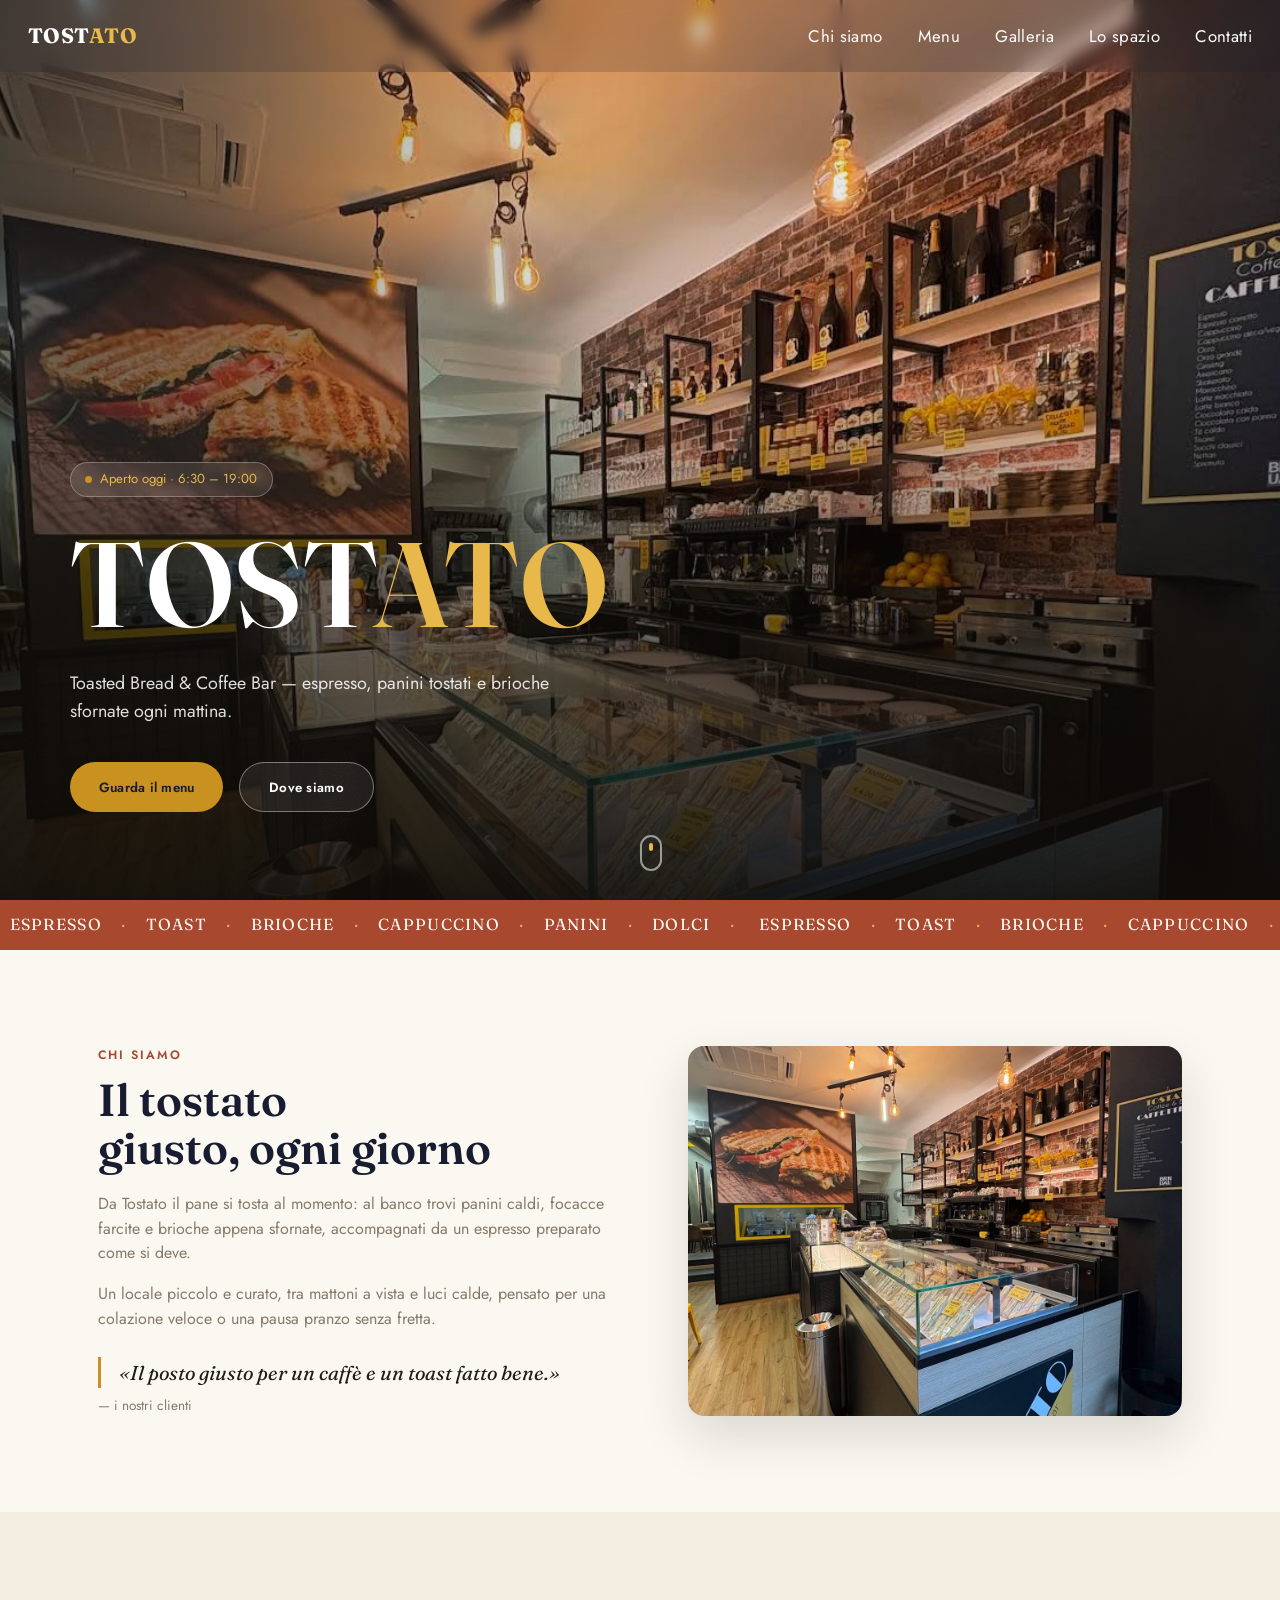
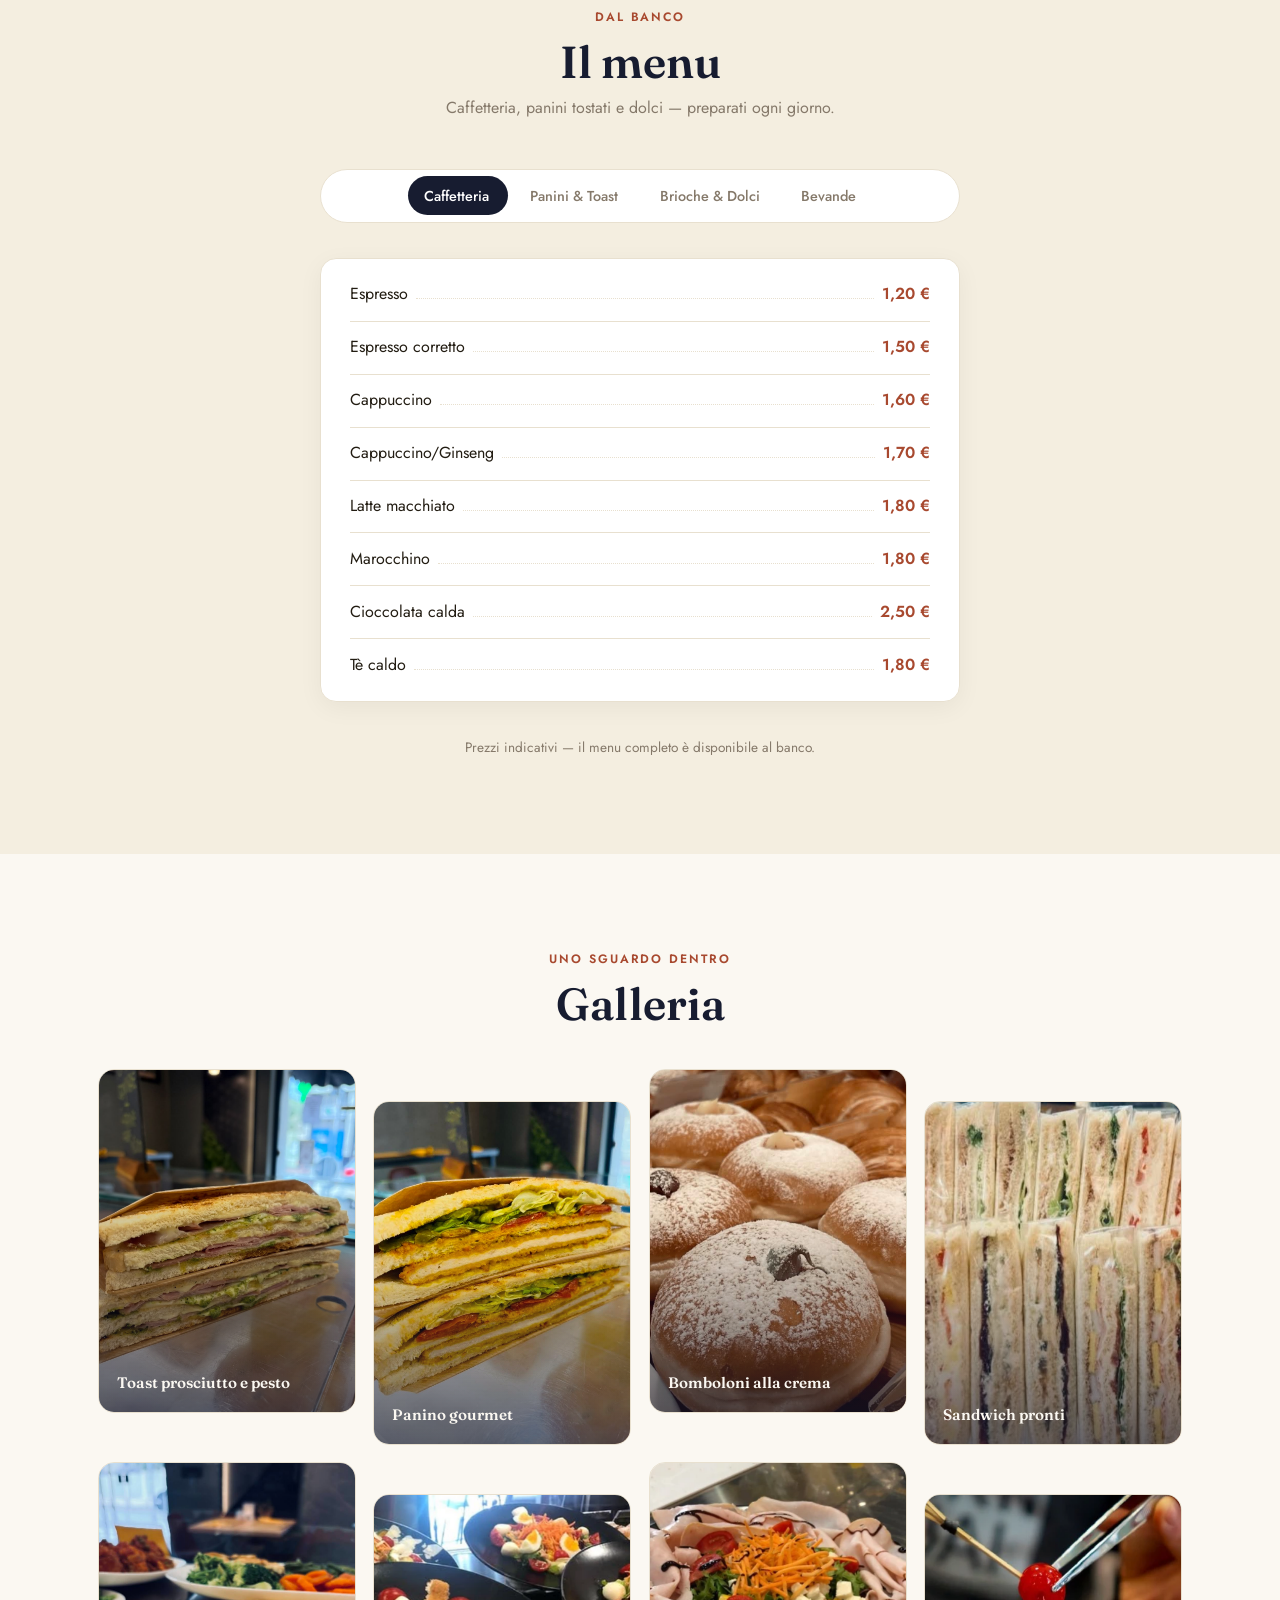
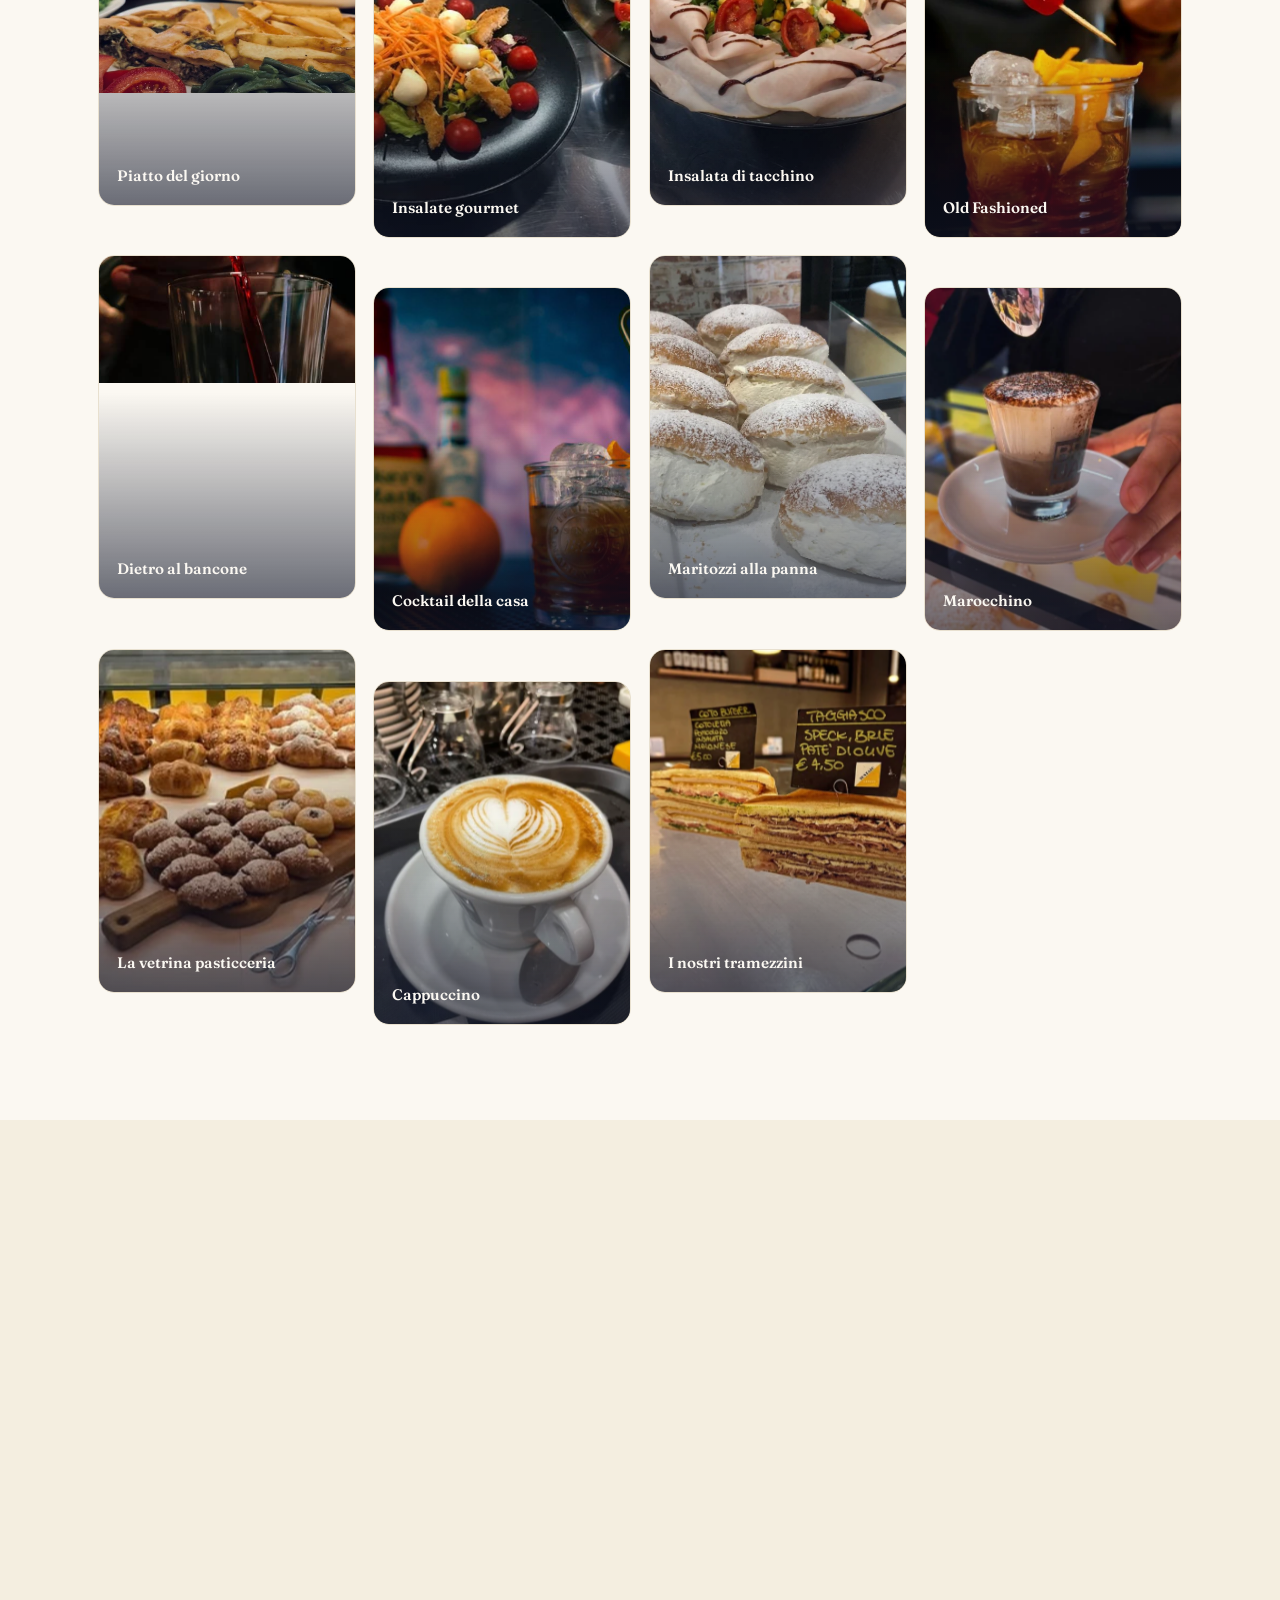
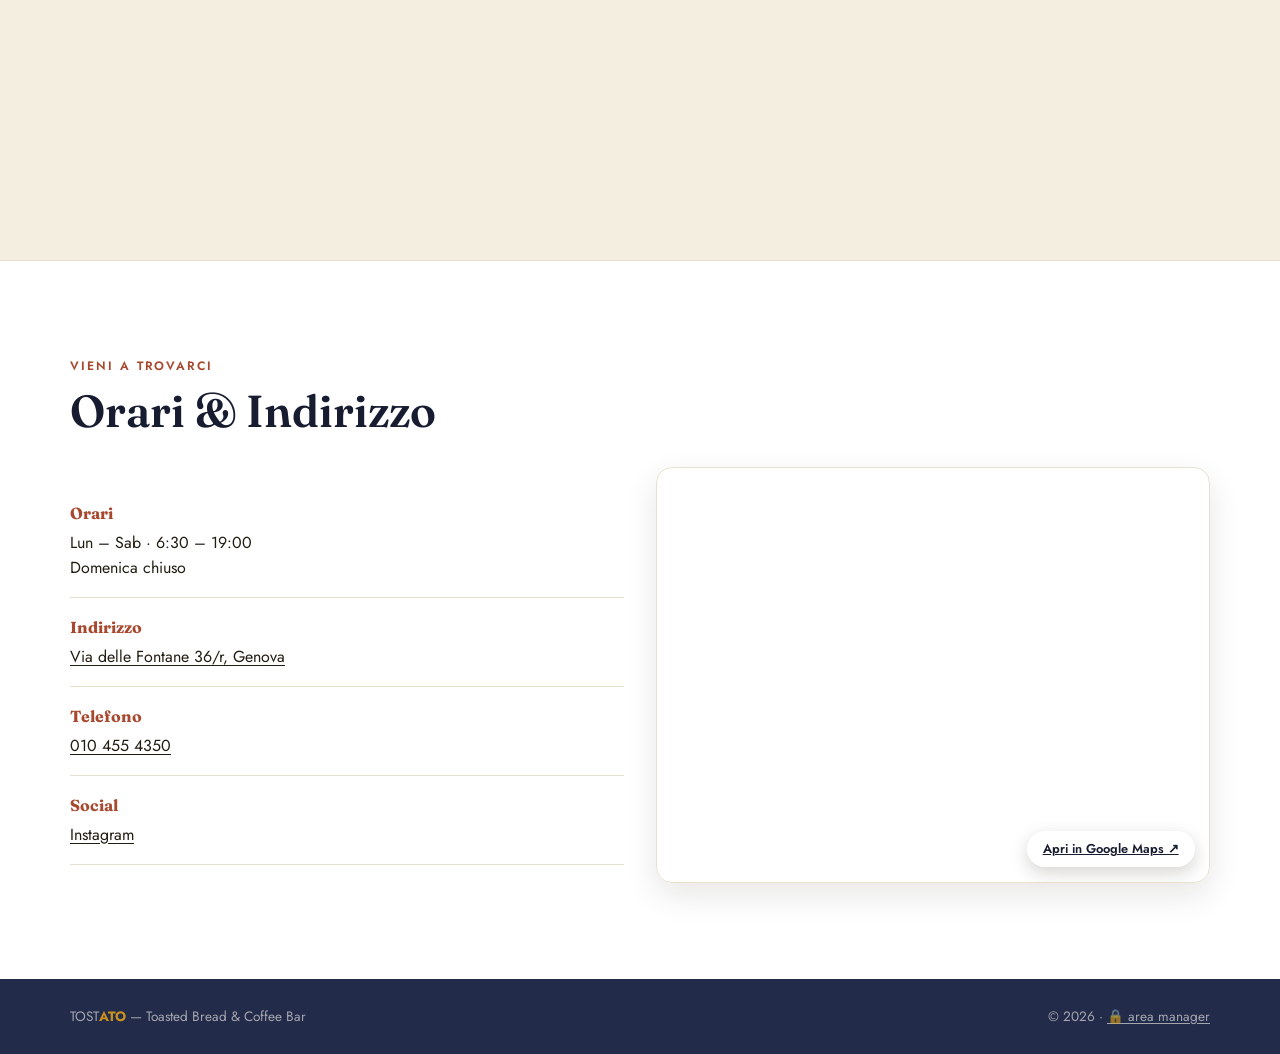
==== commit 0a63d367: "Extend manager mode: dish names, Contatti text, and Lo spazio photos - Menu item names (not just pri" ====
--- a/index.html
+++ b/index.html
@@ -223,22 +223,28 @@
     <h2>Lo spazio</h2>
     <p class="sotto-titolo">Una sala colorata, un angolo con gli sgabelli, il bancone a vista — un posto pensato per fermarsi.</p>
   </div>
+  <button type="button" class="btn-aggiungi-foto" id="s-aggiungi">+ Aggiungi nuova foto</button>
+  <input type="file" id="s-nuova-input" accept="image/*" style="display:none">
   <div class="spazio-grid reveal">
     <div class="gallery-tile tile-photo tilt">
       <div class="tile-bg" style="background-image:url('assets/img/sala-colorata.jpg')"></div>
       <span>La sala principale</span>
+    <div class="g-manager"><button type="button" class="g-cambia" aria-label="Cambia foto">✏️</button><button type="button" class="g-elimina" aria-label="Elimina foto">🗑️</button></div>
     </div>
     <div class="gallery-tile tile-photo tilt">
       <div class="tile-bg" style="background-image:url('assets/img/angolo-sgabelli.jpg')"></div>
       <span>L'angolo con gli sgabelli</span>
+    <div class="g-manager"><button type="button" class="g-cambia" aria-label="Cambia foto">✏️</button><button type="button" class="g-elimina" aria-label="Elimina foto">🗑️</button></div>
     </div>
     <div class="gallery-tile tile-photo tilt">
       <div class="tile-bg" style="background-image:url('assets/img/bancone-dettaglio.jpg')"></div>
       <span>Il bancone</span>
+    <div class="g-manager"><button type="button" class="g-cambia" aria-label="Cambia foto">✏️</button><button type="button" class="g-elimina" aria-label="Elimina foto">🗑️</button></div>
     </div>
     <div class="gallery-tile tile-photo tilt">
       <div class="tile-bg" style="background-image:url('assets/img/ingresso-vista-strada.jpg')"></div>
       <span>L'ingresso</span>
+    <div class="g-manager"><button type="button" class="g-cambia" aria-label="Cambia foto">✏️</button><button type="button" class="g-elimina" aria-label="Elimina foto">🗑️</button></div>
     </div>
   </div>
 </section>
@@ -251,15 +257,15 @@
       <div class="contatti-info">
         <div class="info-riga">
           <b>Orari</b>
-          <span>Lun – Sab · 6:30 – 19:00<br>Domenica chiuso</span>
+          <span class="info-editabile">Lun – Sab · 6:30 – 19:00<br>Domenica chiuso</span>
         </div>
         <div class="info-riga">
           <b>Indirizzo</b>
-          <span><a href="https://www.google.com/maps/place/Tostato/@44.4135339,8.9263496,18z/data=!4m6!3m5!1s0x12d343963bec288f:0x76df906b1a8119ec!8m2!3d44.413532!4d8.9276371!16s%2Fg%2F11yk_g61ht" target="_blank" rel="noopener">Via delle Fontane 36/r, Genova</a></span>
+          <span><a href="https://www.google.com/maps/place/Tostato/@44.4135339,8.9263496,18z/data=!4m6!3m5!1s0x12d343963bec288f:0x76df906b1a8119ec!8m2!3d44.413532!4d8.9276371!16s%2Fg%2F11yk_g61ht" target="_blank" rel="noopener" class="info-editabile">Via delle Fontane 36/r, Genova</a></span>
         </div>
         <div class="info-riga">
           <b>Telefono</b>
-          <span><a href="tel:+390104554350">010 455 4350</a></span>
+          <span><a href="tel:+390104554350" class="info-editabile">010 455 4350</a></span>
         </div>
         <div class="info-riga">
           <b>Social</b>
--- a/css/style.css
+++ b/css/style.css
@@ -461,6 +461,16 @@
 .g-cambia:hover{border-color:var(--gold-light); transform:scale(1.08);}
 .g-elimina:hover{border-color:var(--brick-light); transform:scale(1.08);}
 
+body.manager .editabile{
+  outline:1.5px dashed rgba(201,145,31,.6); outline-offset:3px;
+  cursor:text; border-radius:4px;
+  transition:outline-color .2s ease, background .2s ease;
+}
+body.manager .editabile:hover{outline-color:var(--gold);}
+body.manager .editabile:focus{
+  outline:2px solid var(--gold); background:rgba(201,145,31,.08);
+}
+
 .footer-manager, #login-overlay, #prezzo-overlay, .manager-bar{font-family:'Jost', sans-serif;}
 #login-overlay, #prezzo-overlay{
   position:fixed; inset:0; z-index:300;
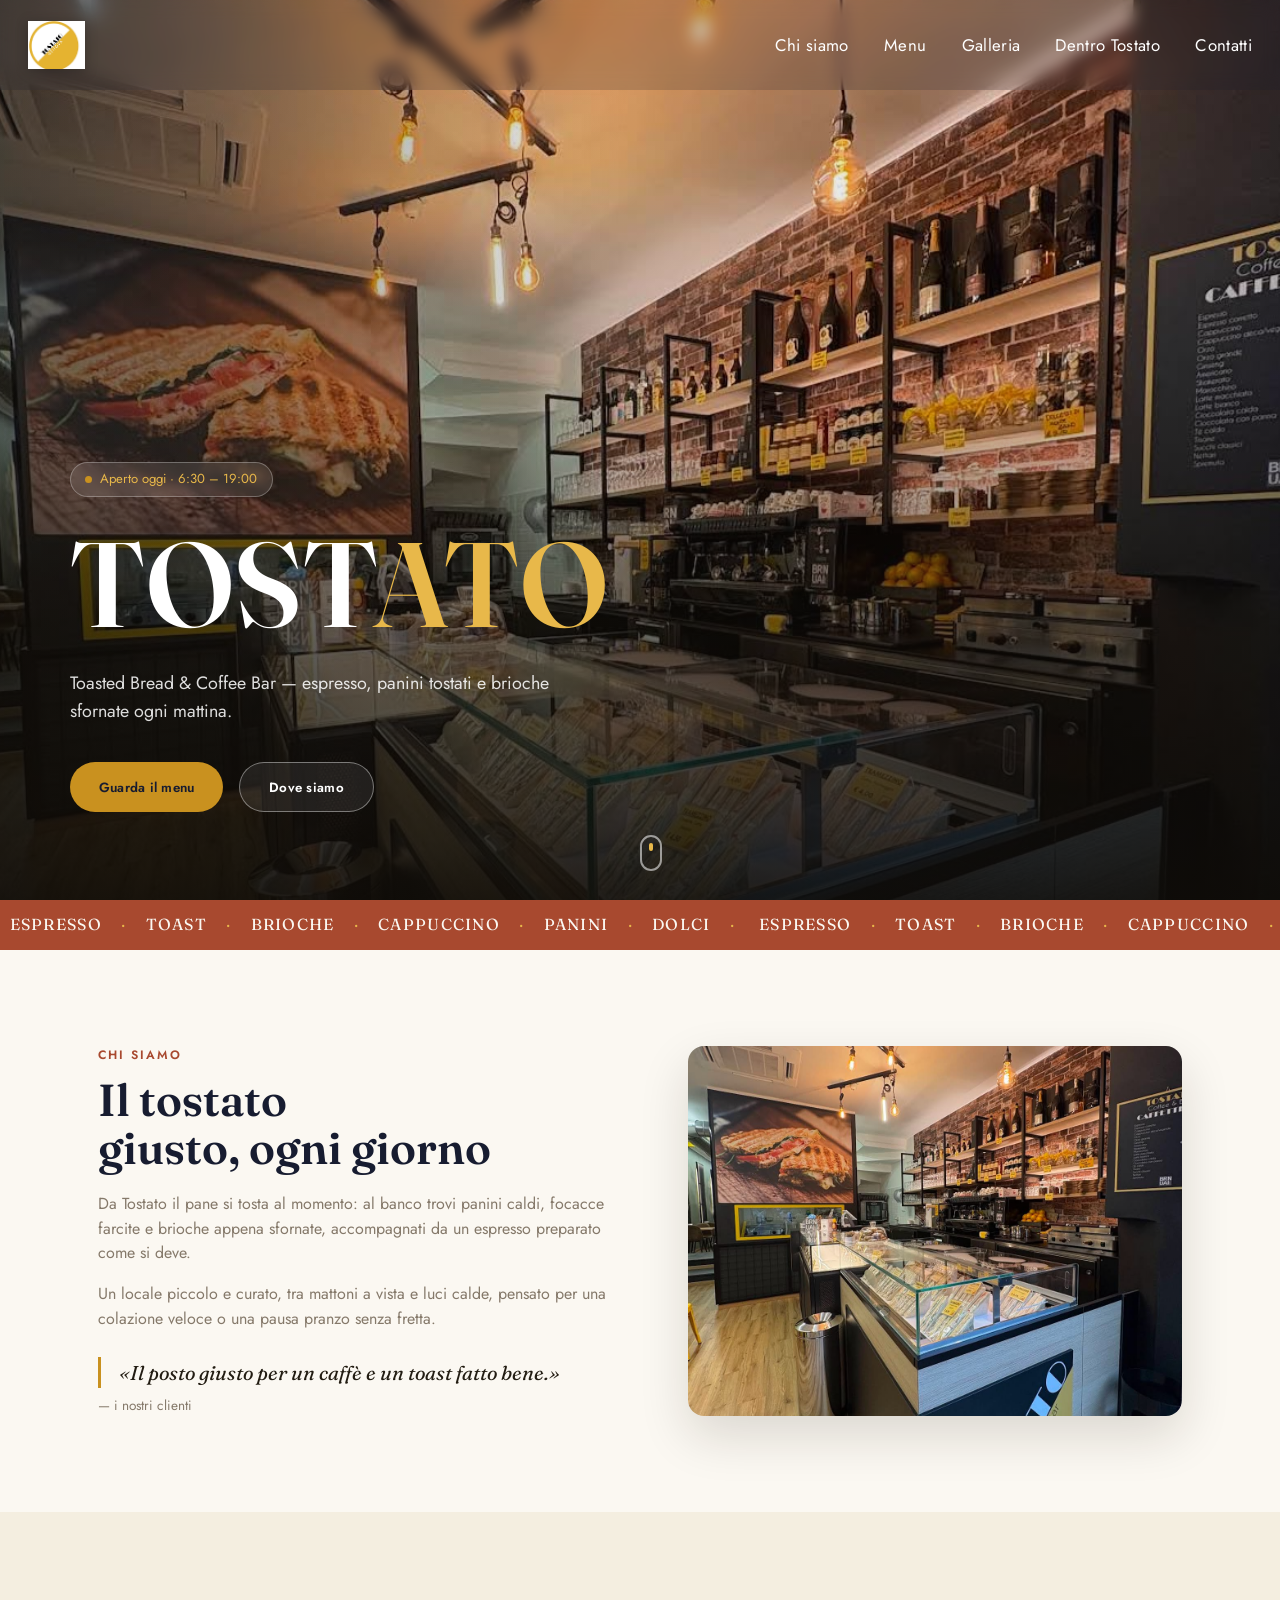
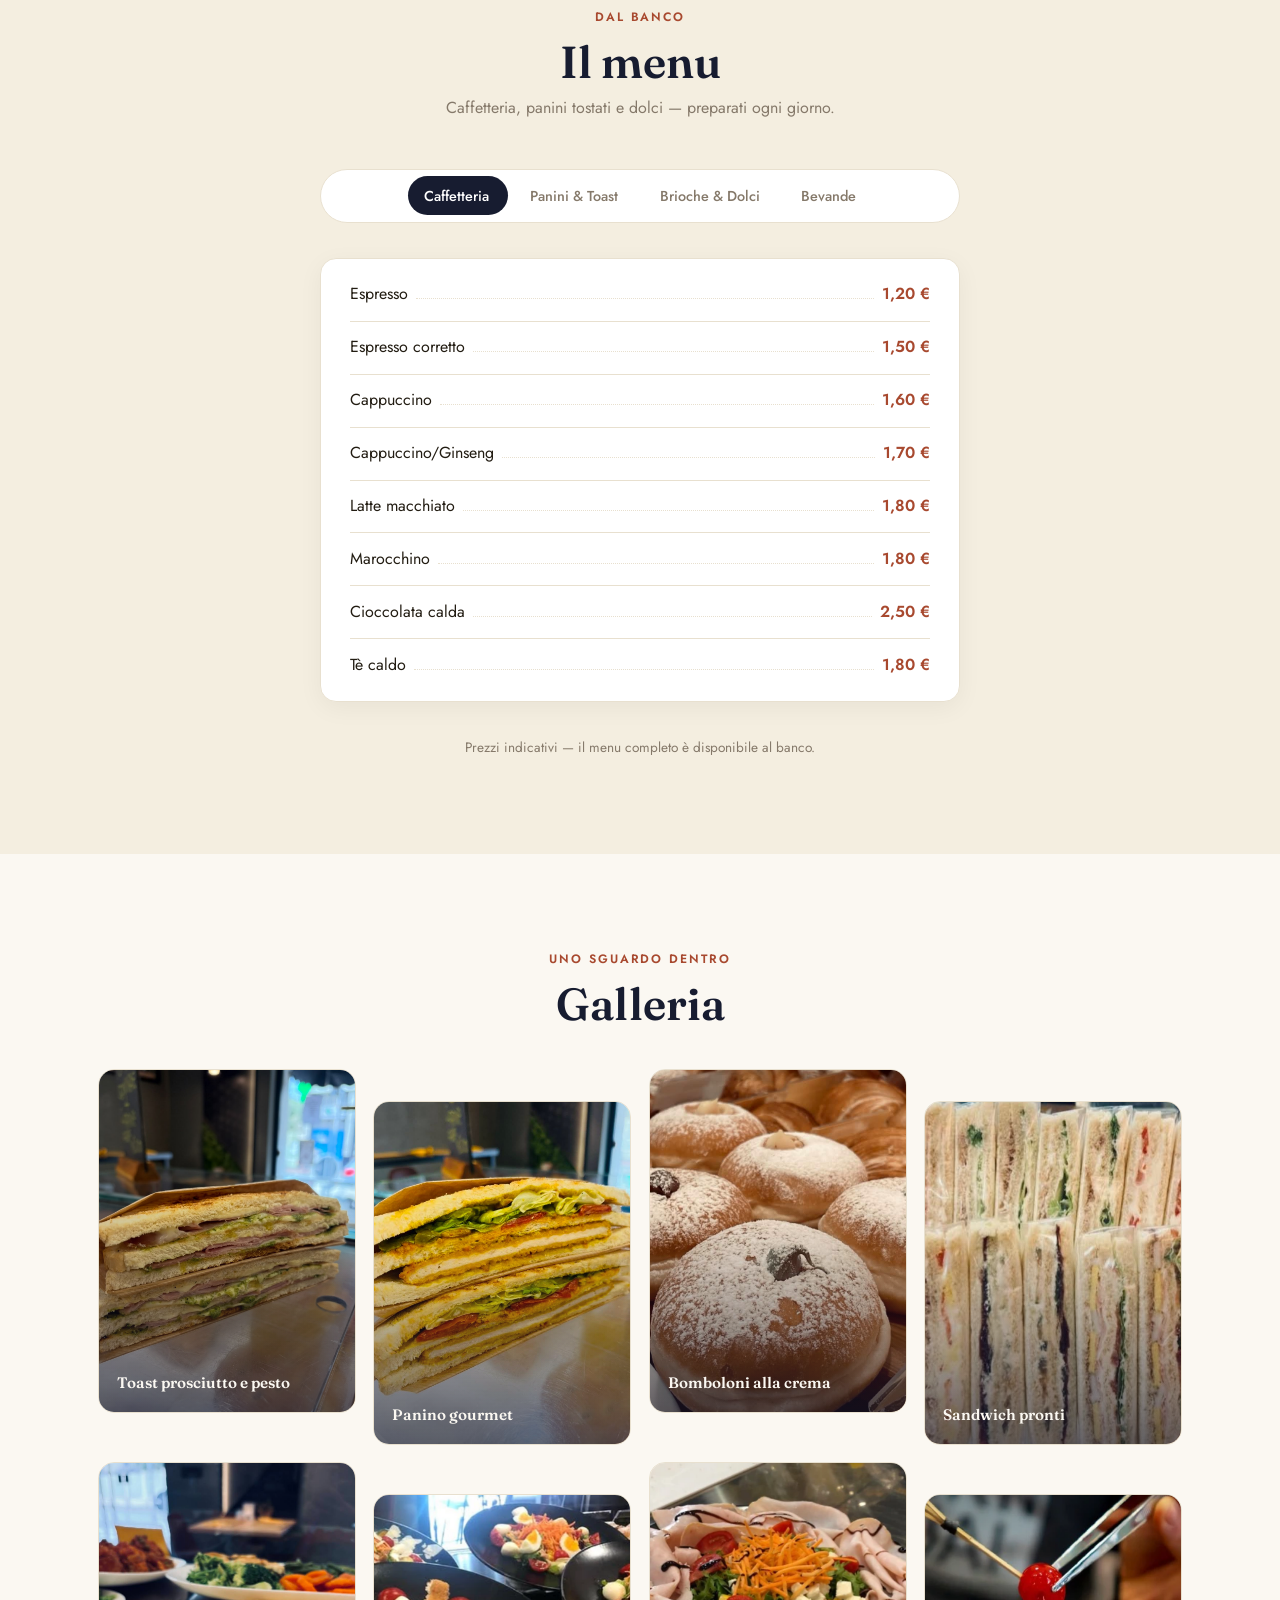
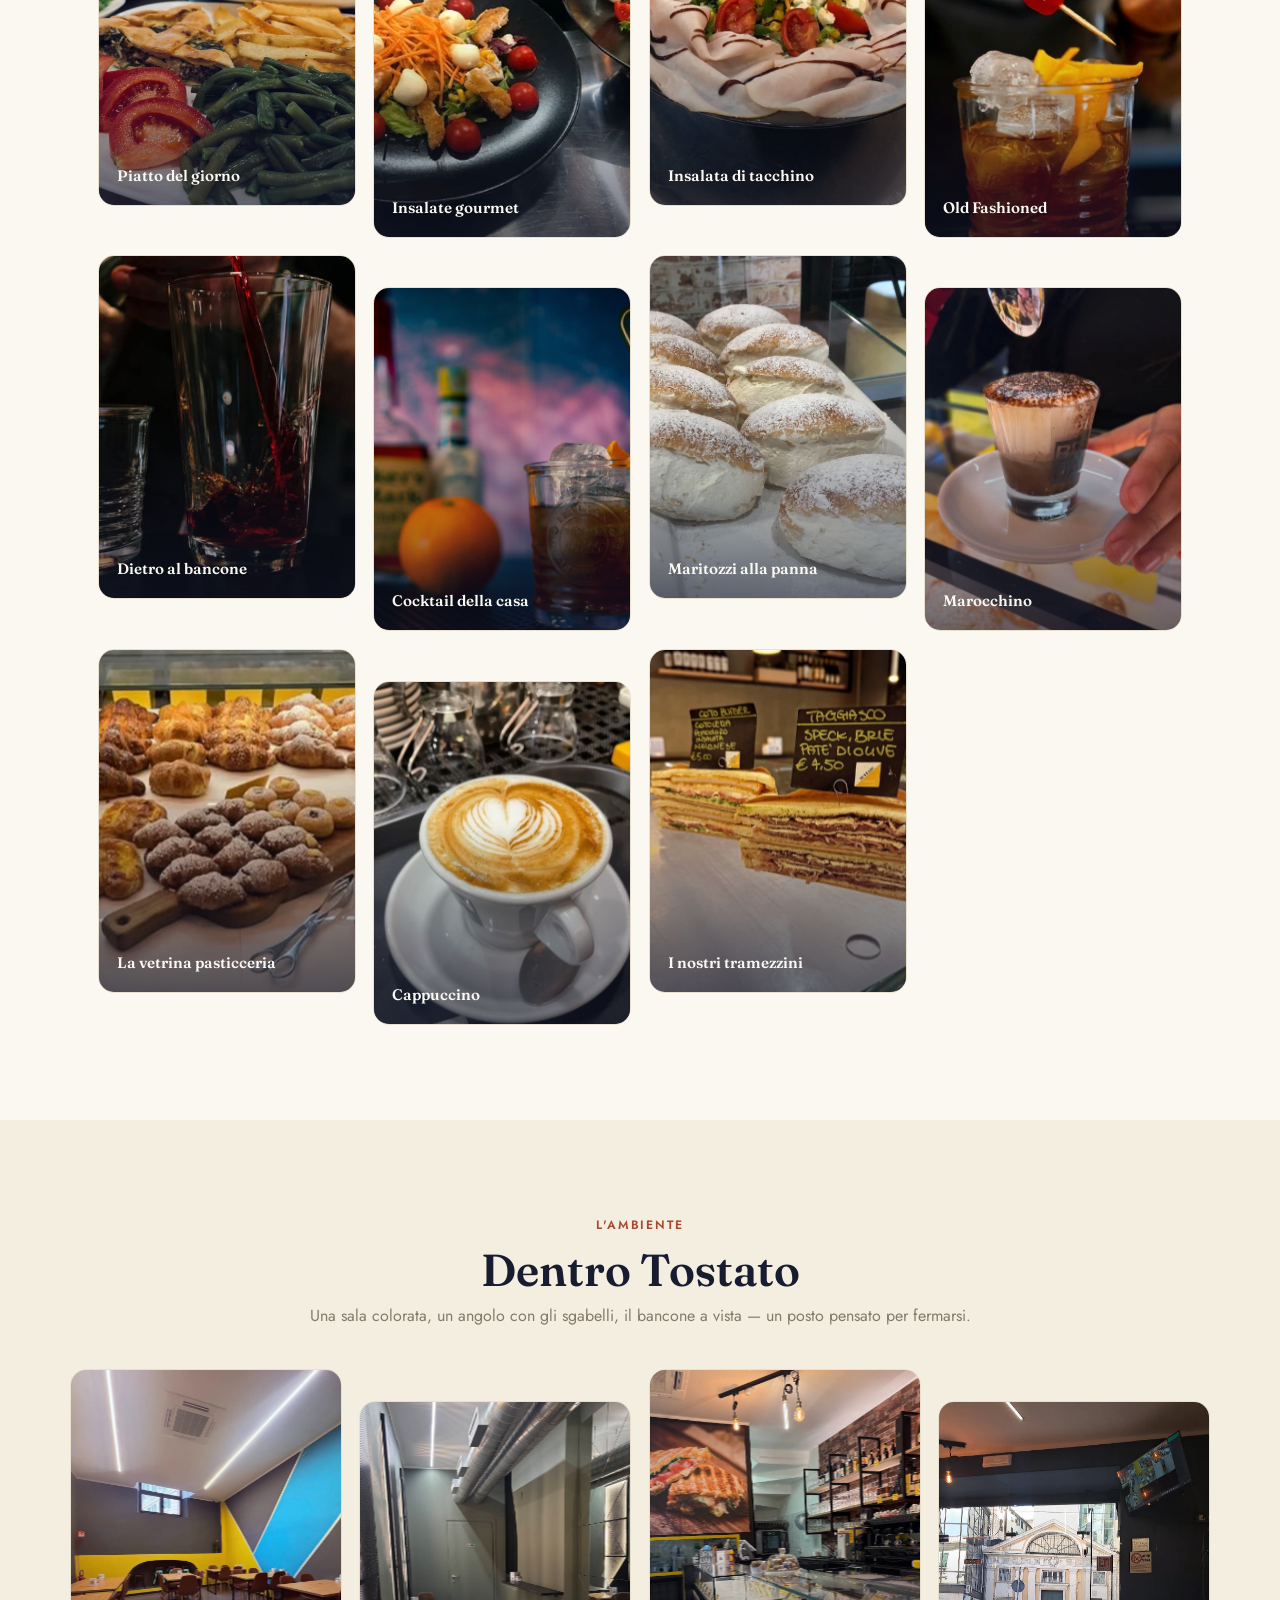
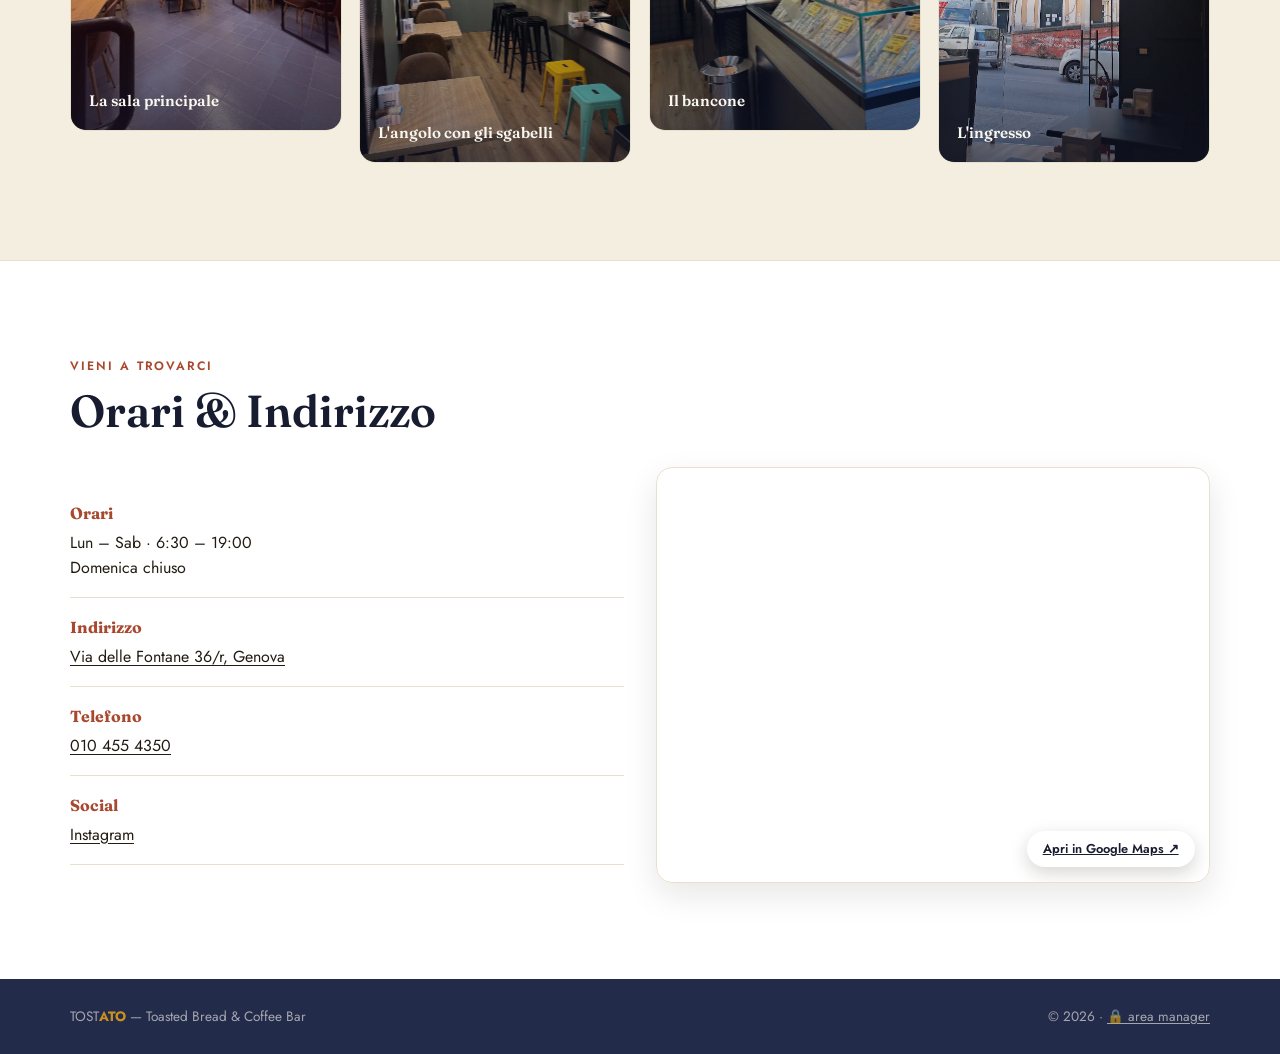
==== commit 445014b8: "Use the real logo in the navbar, rename "Lo spazio" section - Navbar logo is now the circular Tostat" ====
--- a/index.html
+++ b/index.html
@@ -14,7 +14,7 @@
 <div id="progress"></div>
 
 <nav id="navbar">
-  <button class="logo" data-goto="top">TOST<span>ATO</span></button>
+  <button class="logo" data-goto="top"><img src="assets/img/logo-tostato.png" alt="Tostato Genova" class="logo-img"></button>
   <button class="nav-burger" id="nav-burger" aria-label="Apri menu" aria-expanded="false" aria-controls="nav-links">
     <span></span><span></span><span></span>
   </button>
@@ -22,7 +22,7 @@
     <li><button class="navlink" data-goto="chisiamo">Chi siamo</button></li>
     <li><button class="navlink" data-goto="menu">Menu</button></li>
     <li><button class="navlink" data-goto="galleria">Galleria</button></li>
-    <li><button class="navlink" data-goto="spazio">Lo spazio</button></li>
+    <li><button class="navlink" data-goto="spazio">Dentro Tostato</button></li>
     <li><button class="navlink" data-goto="contatti">Contatti</button></li>
   </ul>
 </nav>
@@ -220,7 +220,7 @@
 <section id="spazio">
   <div class="centro reveal">
     <div class="eyebrow">l'ambiente</div>
-    <h2>Lo spazio</h2>
+    <h2>Dentro Tostato</h2>
     <p class="sotto-titolo">Una sala colorata, un angolo con gli sgabelli, il bancone a vista — un posto pensato per fermarsi.</p>
   </div>
   <button type="button" class="btn-aggiungi-foto" id="s-aggiungi">+ Aggiungi nuova foto</button>
--- a/css/style.css
+++ b/css/style.css
@@ -65,17 +65,16 @@
   box-shadow:0 8px 24px rgba(20,15,5,.06);
 }
 .logo{
-  font-family:'Fraunces', serif;
-  font-weight:700;
-  font-size:1.3rem;
-  letter-spacing:.02em;
-  color:var(--white);
-  transition:color .3s ease, opacity .2s ease;
-}
-#navbar.scrolled .logo{color:var(--navy);}
+  display:flex; align-items:center;
+  transition:opacity .2s ease;
+}
 .logo:hover{opacity:.75;}
-.logo span{color:var(--gold-light);}
-#navbar.scrolled .logo span{color:var(--gold);}
+.logo-img{
+  height:48px; width:auto; display:block;
+  filter:drop-shadow(0 2px 6px rgba(0,0,0,.25));
+  transition:height .35s var(--ease);
+}
+#navbar.scrolled .logo-img{height:38px;}
 
 .nav-burger{
   display:flex; flex-direction:column; justify-content:center; gap:5px;
@@ -293,12 +292,15 @@
 .menu-panel-wrap{max-width:640px; margin:3rem auto 0;}
 .menu-tabs{
   position:relative;
-  display:flex; flex-wrap:wrap; gap:.4rem; justify-content:center;
+  display:flex; flex-wrap:nowrap; gap:.4rem; justify-content:flex-start;
   background:var(--white); border:1px solid var(--line); border-radius:999px;
   padding:.4rem; margin-bottom:2.2rem;
-}
+  overflow-x:auto; -webkit-overflow-scrolling:touch;
+  scrollbar-width:none;
+}
+.menu-tabs::-webkit-scrollbar{display:none;}
 .menu-tab{
-  position:relative; z-index:1;
+  position:relative; z-index:1; flex:none;
   padding:.6rem 1.1rem; border-radius:999px;
   font-size:.9rem; font-weight:500; color:var(--muted);
   transition:color .3s ease;
@@ -310,6 +312,9 @@
   background:var(--navy); border-radius:999px;
   transition:transform .4s var(--ease), width .4s var(--ease);
   z-index:0;
+}
+@media(min-width:600px){
+  .menu-tabs{justify-content:center; overflow-x:visible;}
 }
 .menu-panel{display:none;}
 .menu-panel.active{display:block; animation:panelIn .5s var(--ease);}
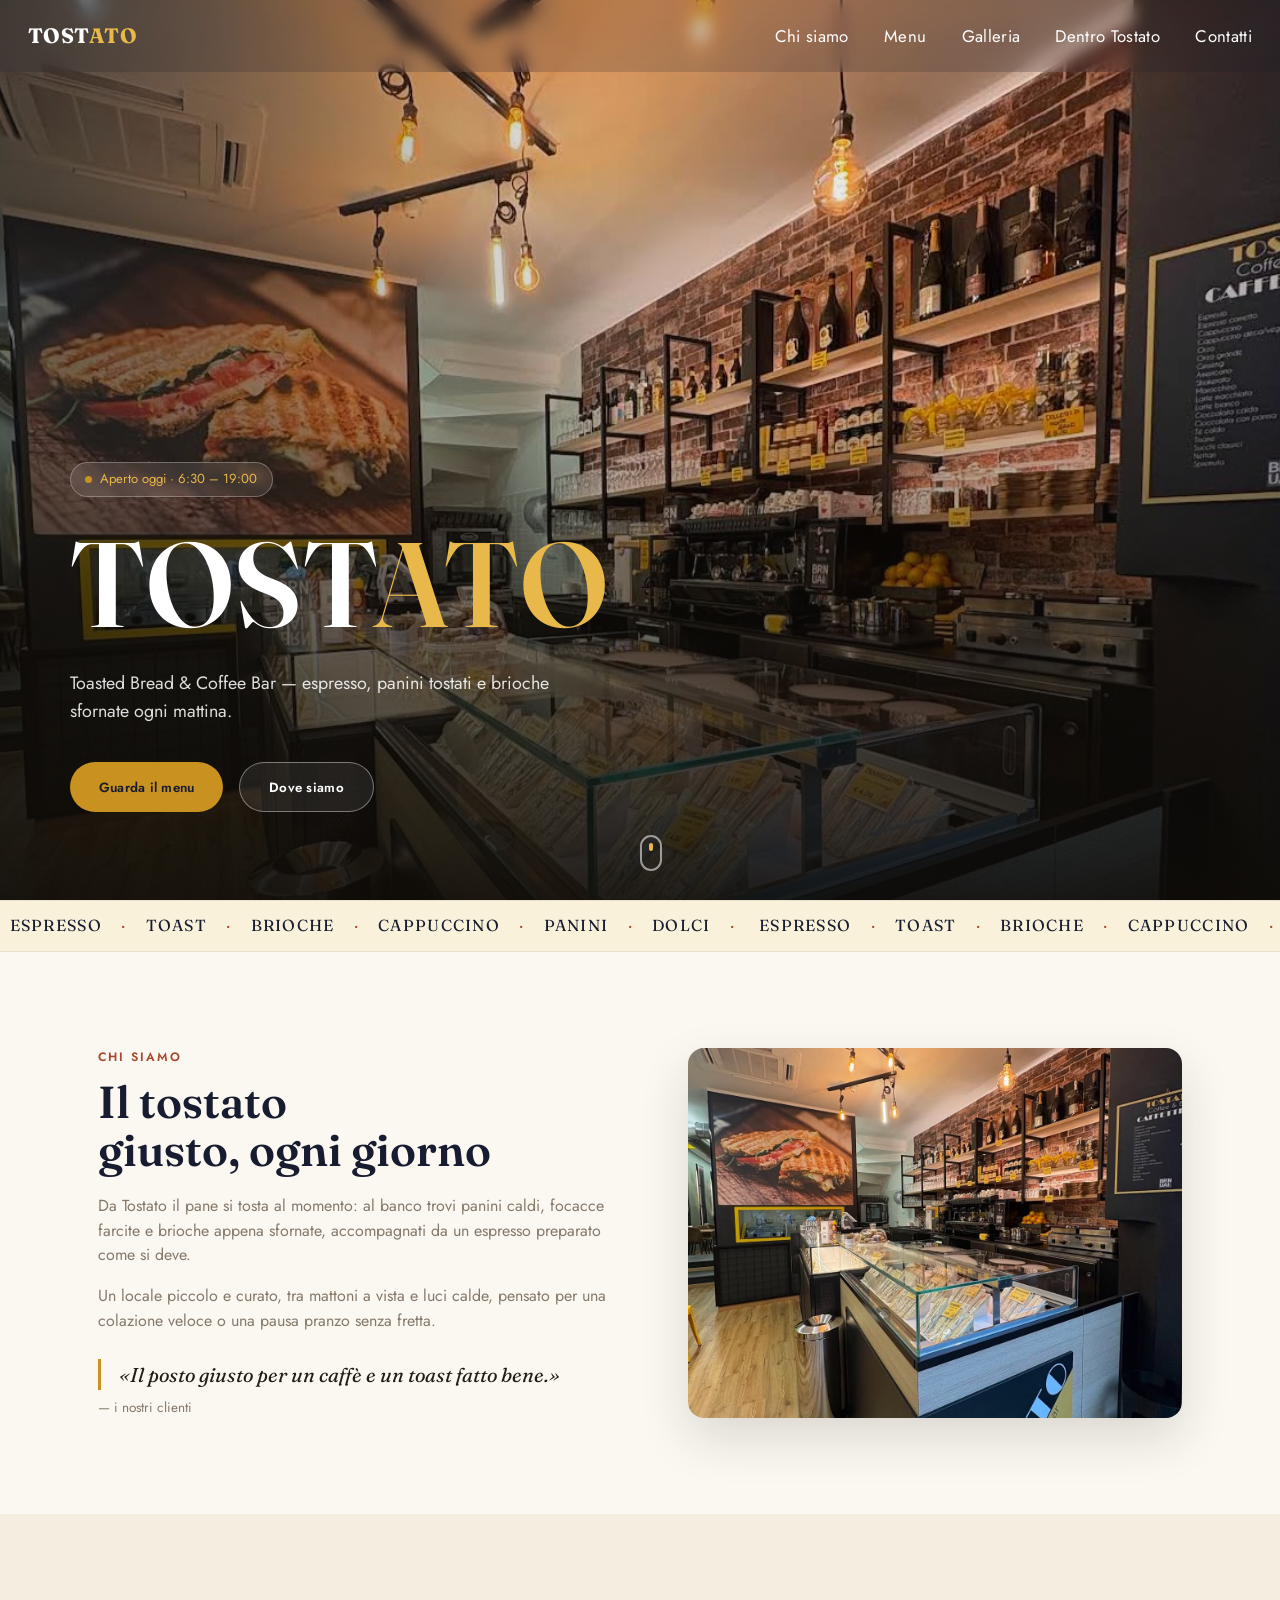
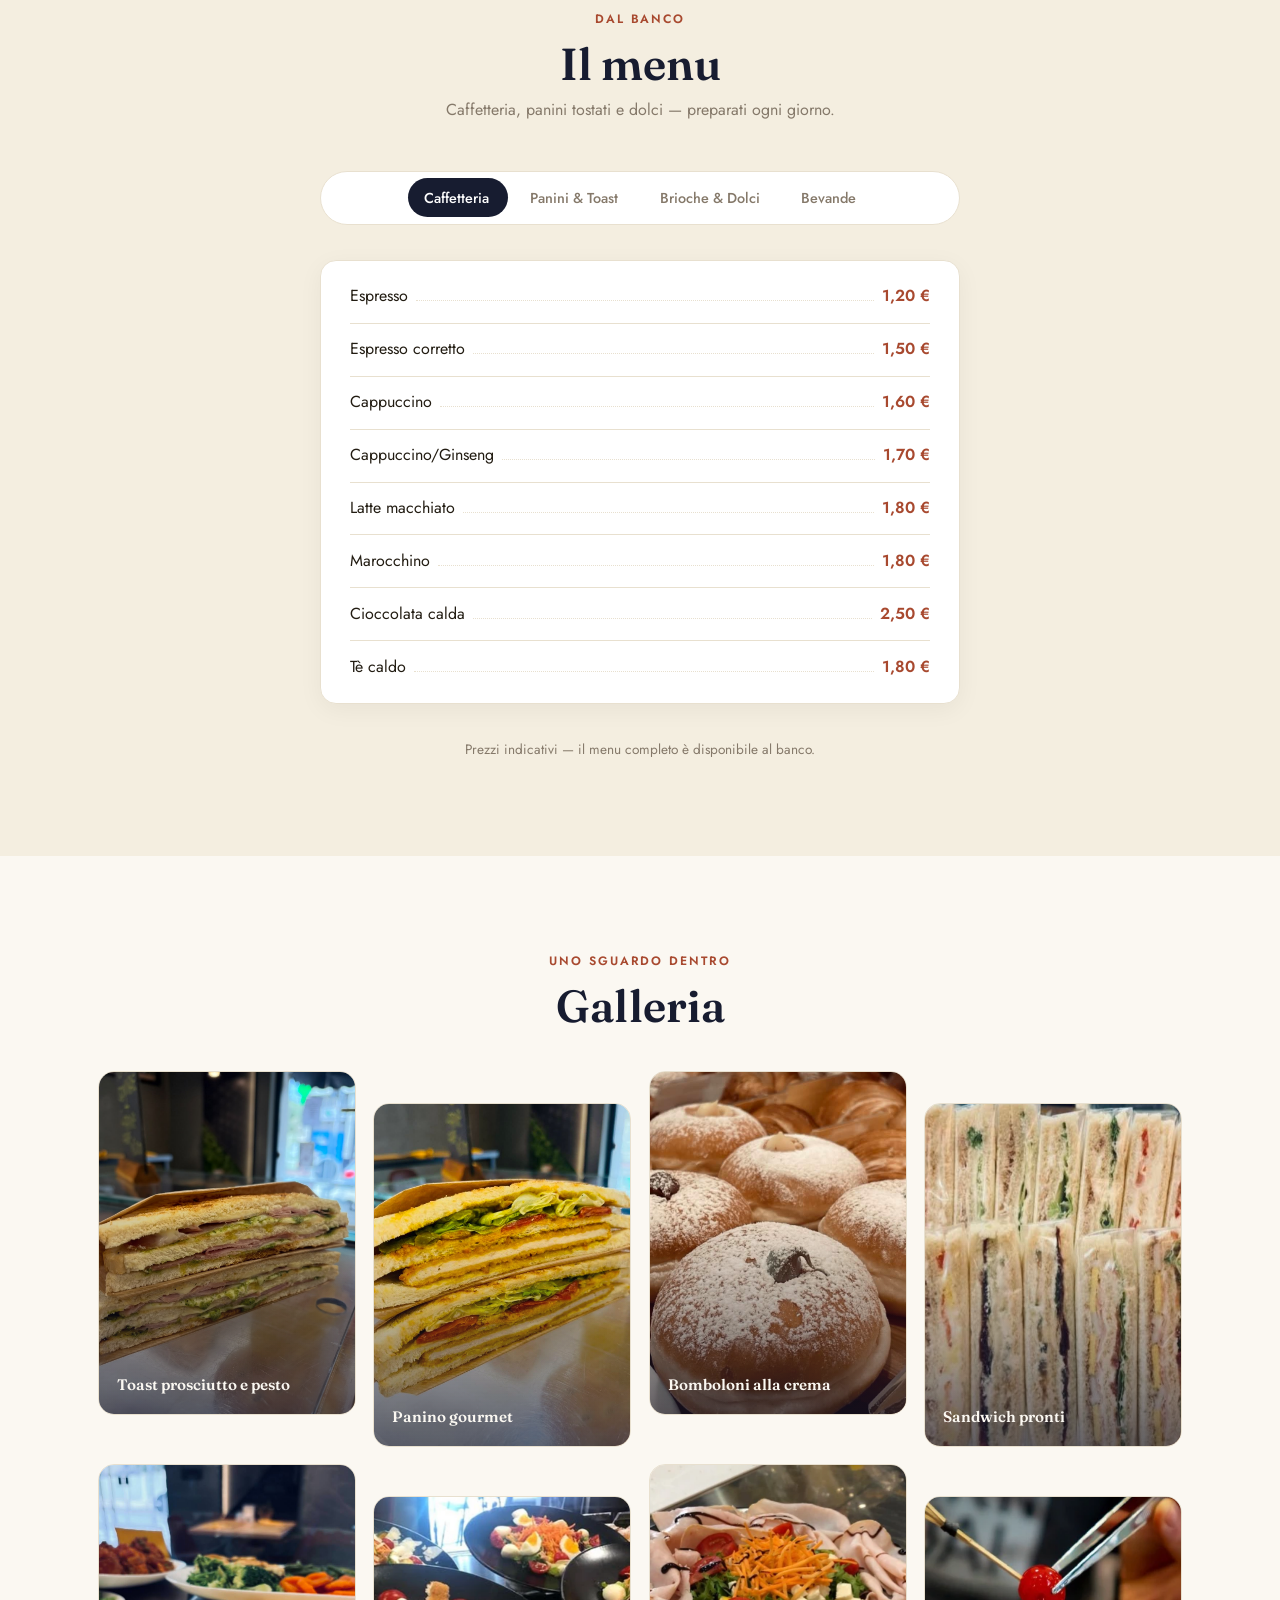
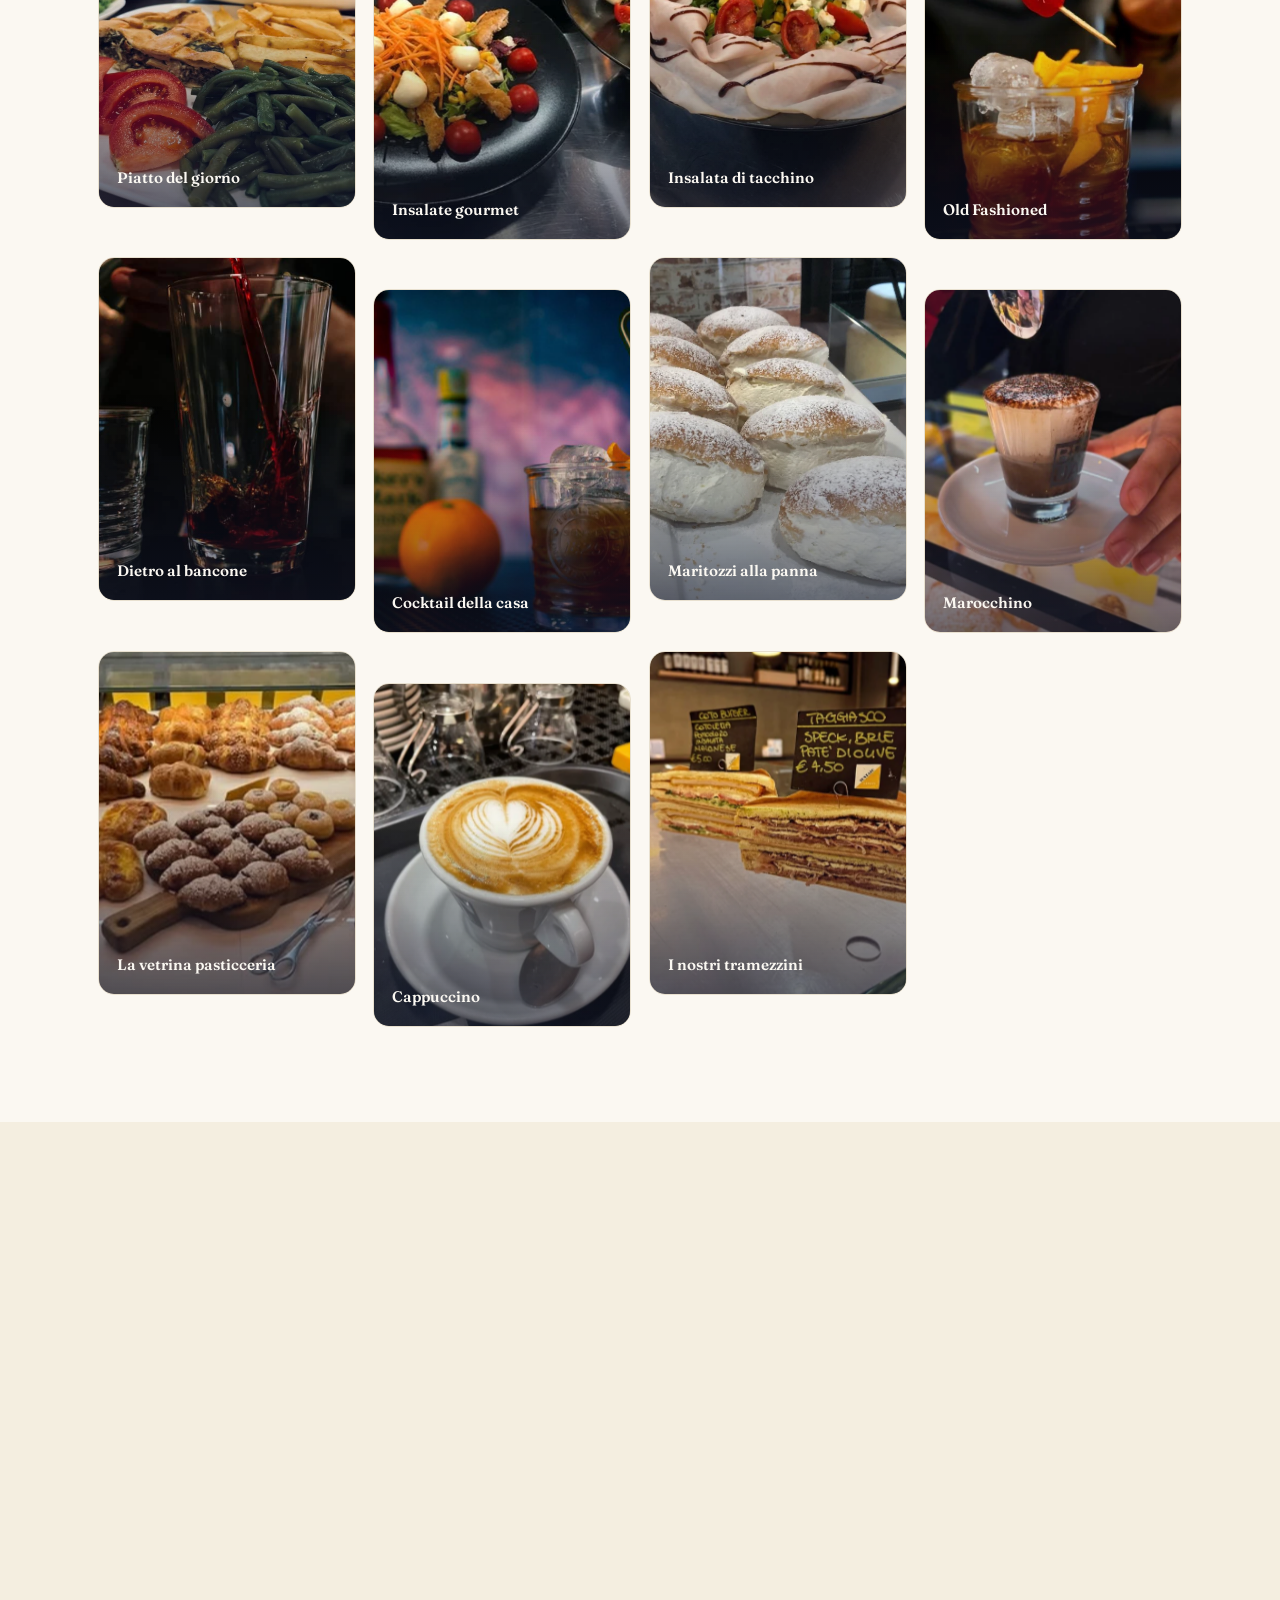
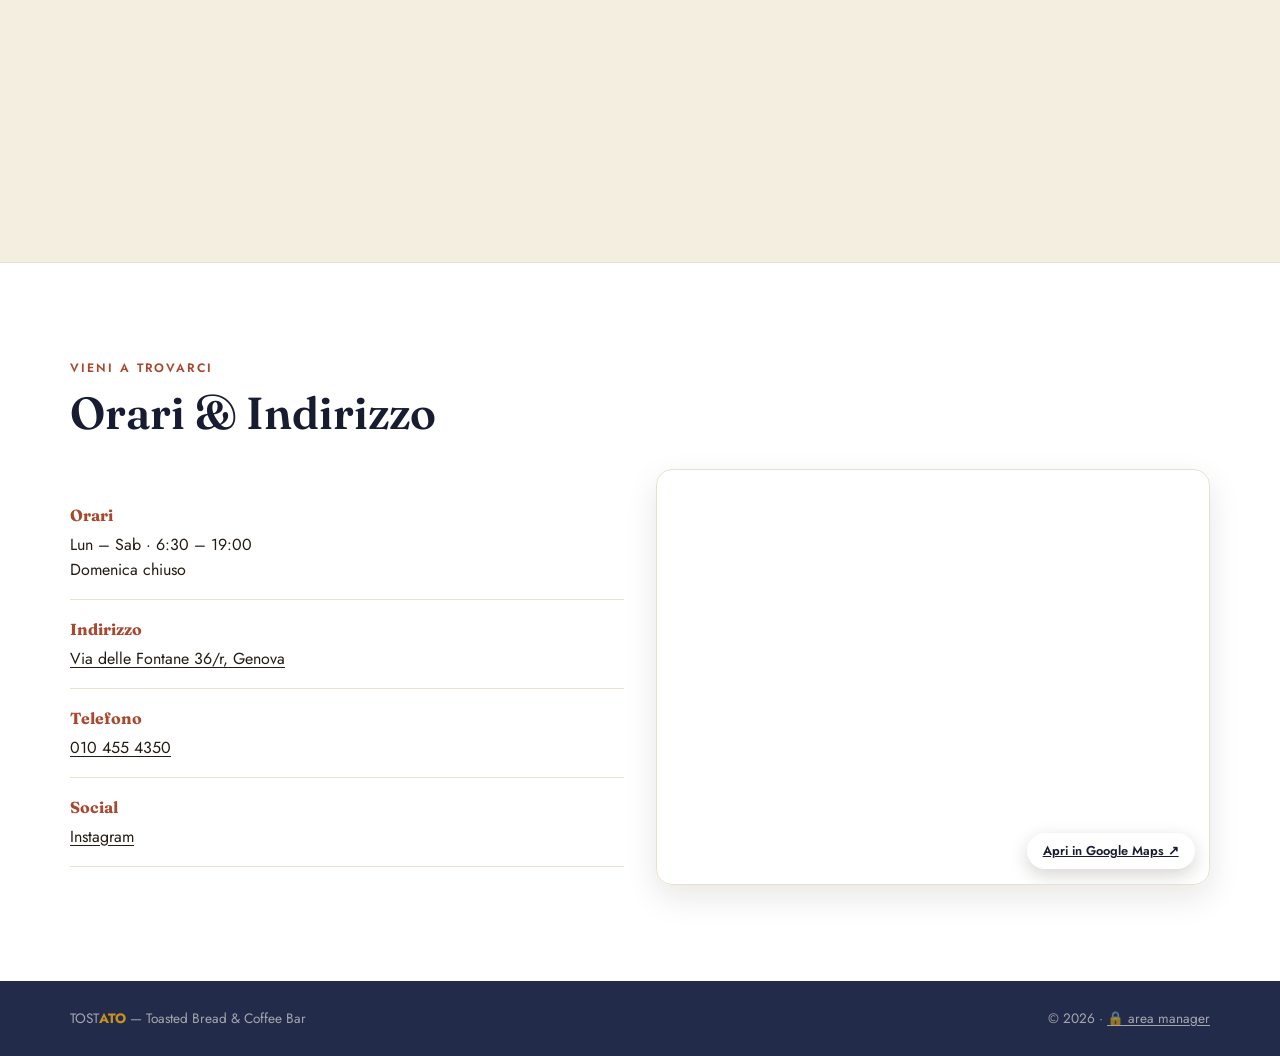
==== commit 8b3ee6db: "Revert navbar logo to the text wordmark The circular badge image is too detailed (arced text, diagon" ====
--- a/index.html
+++ b/index.html
@@ -14,7 +14,7 @@
 <div id="progress"></div>
 
 <nav id="navbar">
-  <button class="logo" data-goto="top"><img src="assets/img/logo-tostato.png" alt="Tostato Genova" class="logo-img"></button>
+  <button class="logo" data-goto="top">TOST<span>ATO</span></button>
   <button class="nav-burger" id="nav-burger" aria-label="Apri menu" aria-expanded="false" aria-controls="nav-links">
     <span></span><span></span><span></span>
   </button>
--- a/css/style.css
+++ b/css/style.css
@@ -65,16 +65,17 @@
   box-shadow:0 8px 24px rgba(20,15,5,.06);
 }
 .logo{
-  display:flex; align-items:center;
-  transition:opacity .2s ease;
-}
+  font-family:'Fraunces', serif;
+  font-weight:700;
+  font-size:1.3rem;
+  letter-spacing:.02em;
+  color:var(--white);
+  transition:color .3s ease, opacity .2s ease;
+}
+#navbar.scrolled .logo{color:var(--navy);}
 .logo:hover{opacity:.75;}
-.logo-img{
-  height:48px; width:auto; display:block;
-  filter:drop-shadow(0 2px 6px rgba(0,0,0,.25));
-  transition:height .35s var(--ease);
-}
-#navbar.scrolled .logo-img{height:38px;}
+.logo span{color:var(--gold-light);}
+#navbar.scrolled .logo span{color:var(--gold);}
 
 .nav-burger{
   display:flex; flex-direction:column; justify-content:center; gap:5px;
@@ -222,14 +223,15 @@
 
 /* ---------- MARQUEE ---------- */
 .marquee{
-  background:var(--brick); color:var(--cream);
+  background:var(--gold-tint); color:var(--navy);
+  border-top:1px solid var(--line); border-bottom:1px solid var(--line);
   overflow:hidden; white-space:nowrap;
   padding:.75rem 0;
 }
 .marquee-track{display:inline-block; animation:scroll 22s linear infinite;}
 .marquee:hover .marquee-track{animation-play-state:paused;}
 .marquee-track span{font-family:'Fraunces', serif; font-size:1rem; padding:0 .6rem; text-transform:uppercase; letter-spacing:.08em;}
-.marquee-track .n{color:var(--gold-light);}
+.marquee-track .n{color:var(--brick);}
 @keyframes scroll{from{transform:translateX(0);} to{transform:translateX(-50%);}}
 
 /* ---------- REVEAL ---------- */
